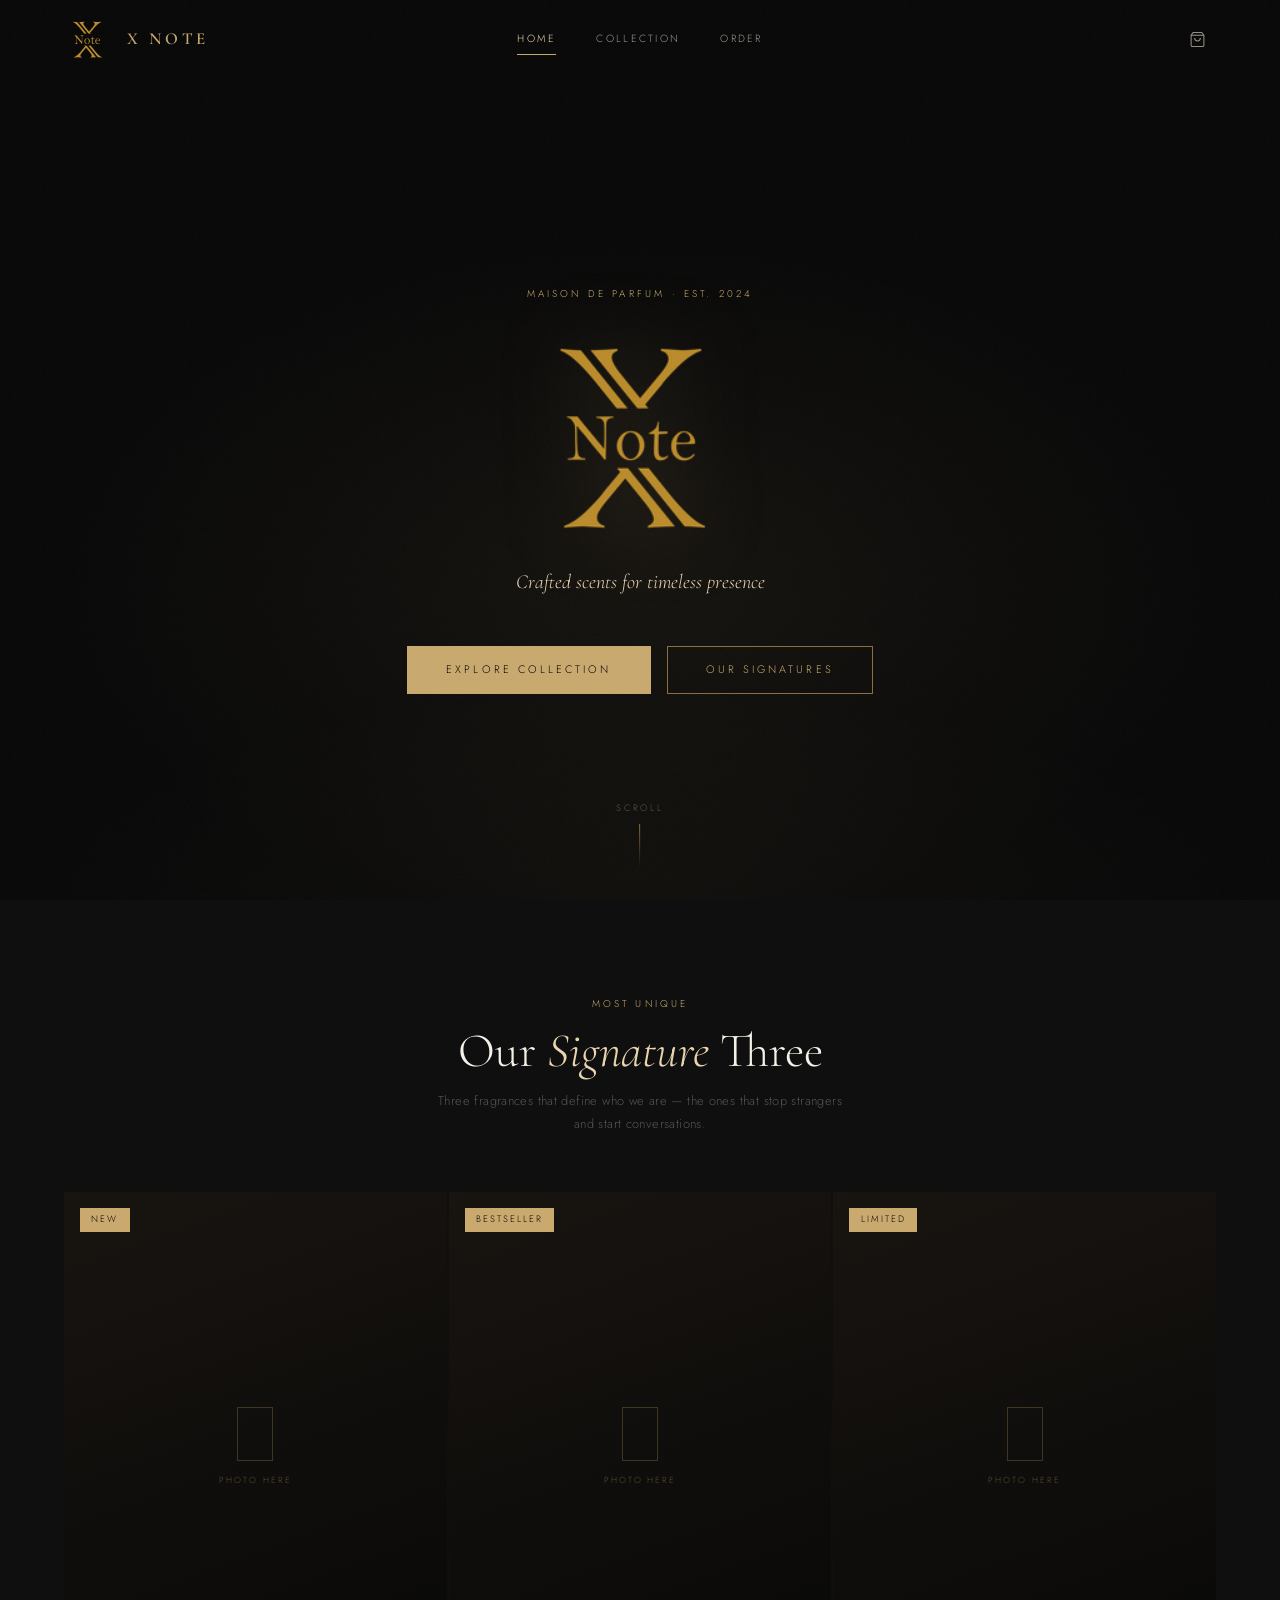
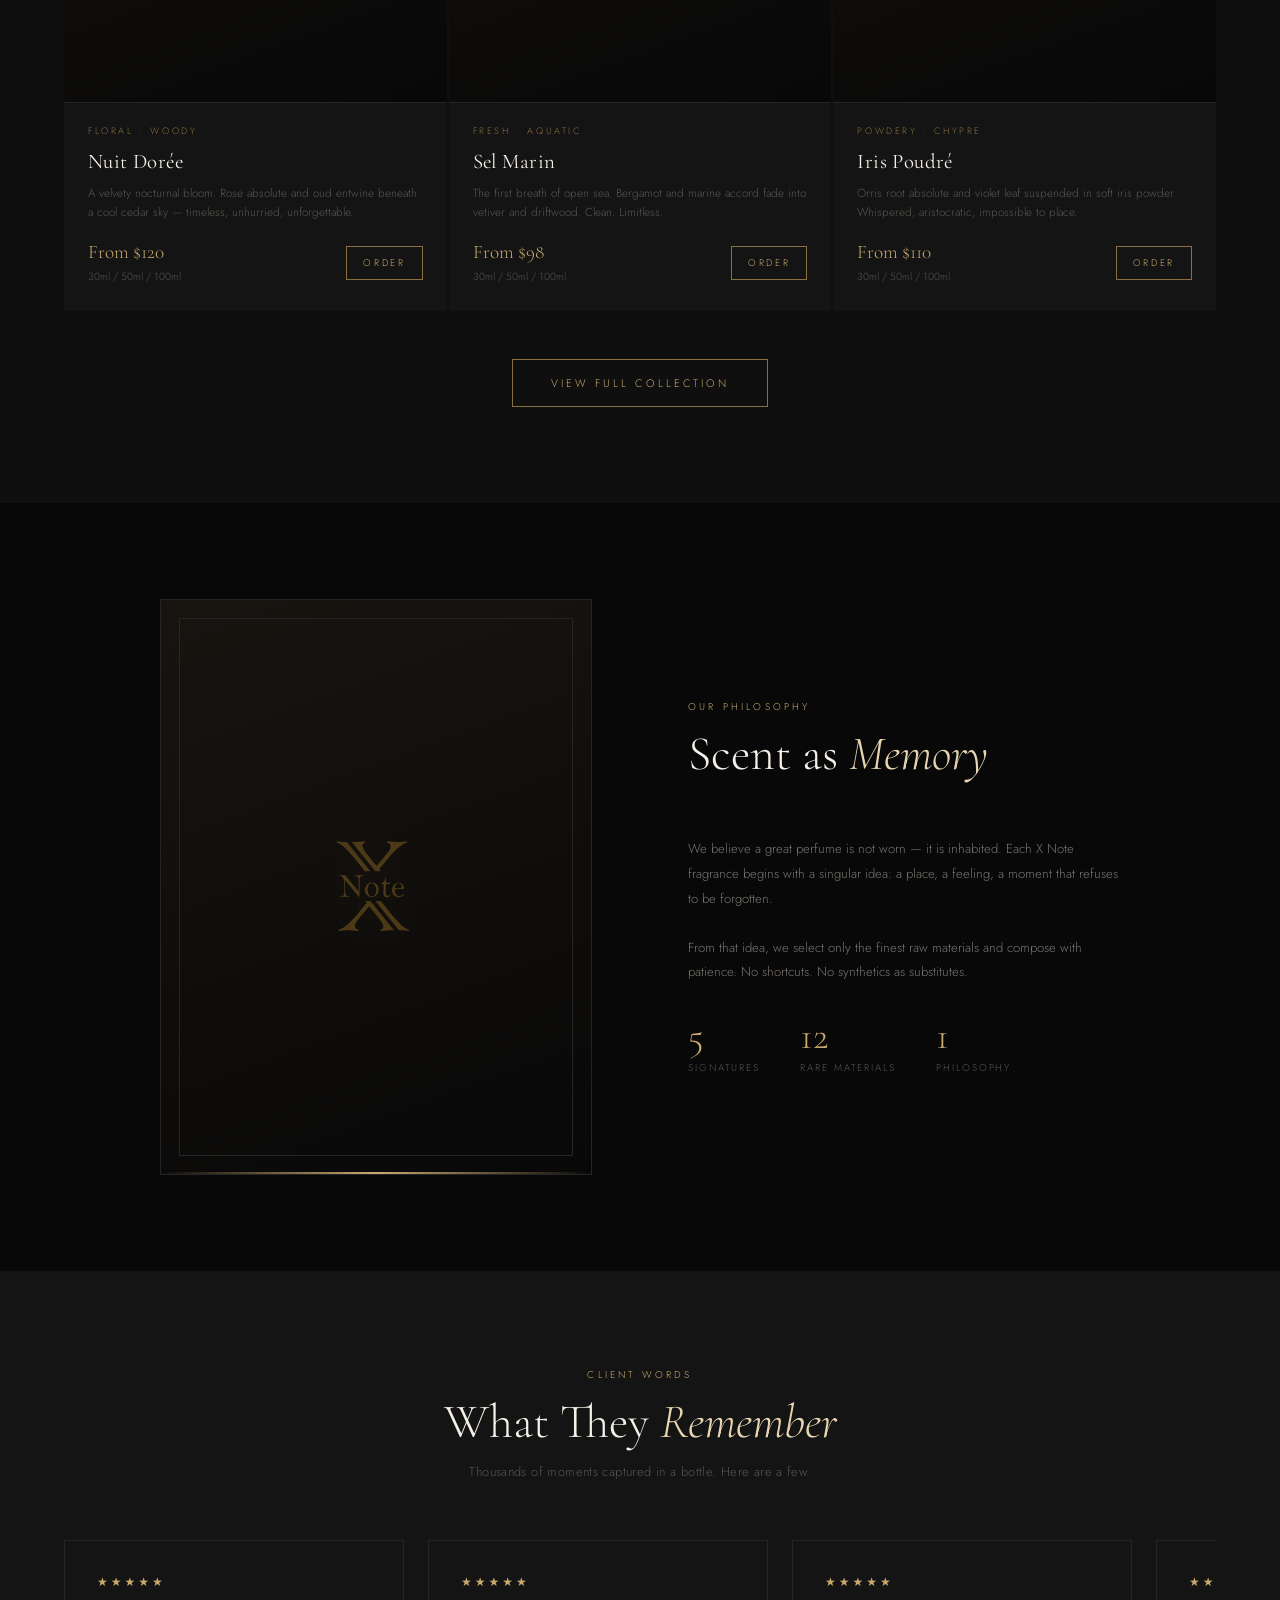
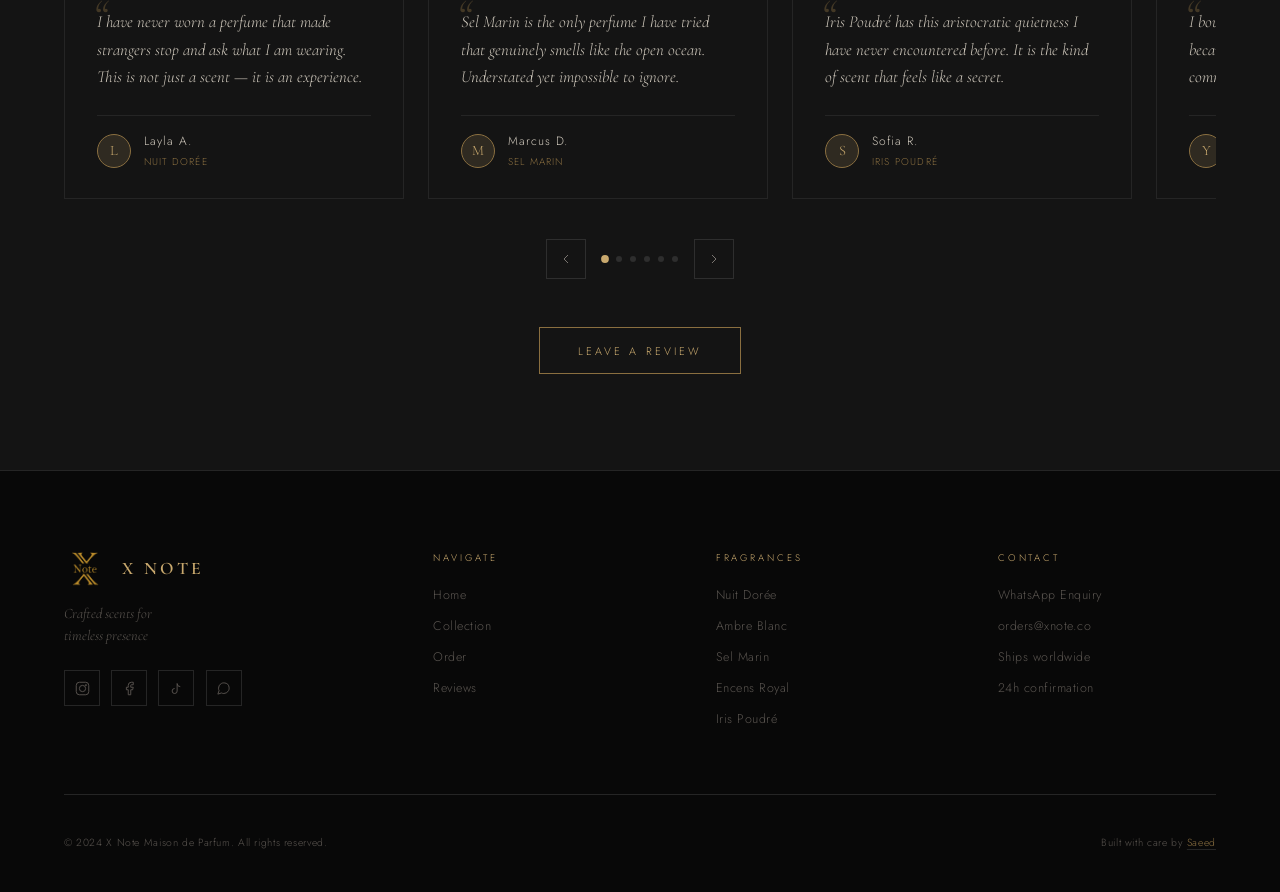
==== index.html @ a57c25a9 "fix the on_relode and stuff" ====
<!DOCTYPE html>
<html lang="en">
    <head>
        <meta charset="UTF-8"/>
        <meta name="viewport" content="width=device-width, initial-scale=1.0"/>
        <meta name="description" content="X Note - Crafted scents for timeless presence."/>
        <title>X Note — Maison de Parfum</title>
        <link rel="preconnect" href="https://fonts.googleapis.com"/>
        <link rel="preconnect" href="https://fonts.gstatic.com" crossorigin/>
        <link href="https://fonts.googleapis.com/css2?family=Cormorant+Garamond:ital,wght@0,300;0,400;0,600;1,300;1,400&family=Jost:wght@200;300;400&display=swap" rel="stylesheet"/>
        <link rel="stylesheet" href="css/base.css"/>
        <link rel="stylesheet" href="css/nav.css"/>
        <link rel="stylesheet" href="css/products.css"/>
        <link rel="stylesheet" href="css/sections.css"/>
    </head>
    <body>
        <div id="page-loader">
            <img class="loader-logo" src="[data-uri]" alt="X Note"/>
            <div class="loader-bar"></div>
        </div>
        <nav class="nav" id="main-nav">
            <div class="nav__inner">
                <a href="index.html" class="nav__logo">
                    <img class="nav__logo-img" src="[data-uri]" alt="X Note"/>
                    <span class="nav__logo-text">X Note</span>
                </a>
                <div class="nav__links">
                    <a href="index.html"      class="nav__link" data-page="index.html">Home</a>
                    <a href="collection.html" class="nav__link" data-page="collection.html">Collection</a>
                    <a href="cart.html"       class="nav__link" data-page="cart.html">Order</a>
                </div>
                <div class="nav__actions">
                    <button class="nav__action-btn" data-open-cart aria-label="Open cart">
                        <svg viewBox="0 0 24 24" fill="none" stroke="currentColor"><path d="M6 2 3 6v14a2 2 0 0 0 2 2h14a2 2 0 0 0 2-2V6l-3-4z"/><line x1="3" y1="6" x2="21" y2="6"/><path d="M16 10a4 4 0 0 1-8 0"/></svg>
                        <span class="nav__count" data-cart-count style="display:none">0</span>
                    </button>
                    <button class="nav__hamburger" aria-label="Menu"><span></span><span></span><span></span></button>
                </div>
            </div>
        </nav>
        <div class="nav__mobile" id="mobile-menu">
            <a href="index.html"      class="nav__mobile-link" data-page="index.html">Home</a>
            <a href="collection.html" class="nav__mobile-link" data-page="collection.html">Collection</a>
            <a href="cart.html"       class="nav__mobile-link" data-page="cart.html">Order</a>
            <div class="nav__mobile-actions">
                <button class="nav__action-btn" data-open-cart>
                    <svg viewBox="0 0 24 24" fill="none" stroke="currentColor"><path d="M6 2 3 6v14a2 2 0 0 0 2 2h14a2 2 0 0 0 2-2V6l-3-4z"/><line x1="3" y1="6" x2="21" y2="6"/><path d="M16 10a4 4 0 0 1-8 0"/></svg>
                    <span class="nav__count" data-cart-count style="display:none">0</span>
                </button>
            </div>
        </div>
        <div class="cart-backdrop"></div>
        <aside class="cart-panel">
            <div class="cart-panel__head">
                <div>
                    <div class="cart-panel__title">Your Cart</div>
                    <div class="cart-panel__count">0 items</div>
                </div>
                <button class="cart-panel__close">&#215;</button>
            </div>
            <div class="cart-panel__items"></div>
            <div class="cart-panel__foot">
                <div class="cart-panel__total-row">
                    <span class="cart-panel__total-label">Total</span>
                    <span class="cart-panel__total-price">$0</span>
                </div>
                <a href="cart.html" class="btn btn--primary cart-panel__cta">Proceed to Order</a>
                <p class="cart-panel__note">Handled personally · Ships with care</p>
            </div>
        </aside>

        <section class="hero" id="home">
            <div class="hero__bg"></div>
            <div class="hero__content">
                <p class="hero__eyebrow t-label">Maison de Parfum · Est. 2024</p>
                <div class="hero__logo-wrap reveal">
                    <img src="[data-uri]" alt="X Note" class="hero__logo-img"/>
                </div>
                <p class="hero__tagline">Crafted scents for timeless presence</p>
                <div class="hero__ctas">
                    <a href="collection.html" class="btn btn--primary">Explore Collection</a>
                    <a href="#signature"      class="btn btn--outline">Our Signatures</a>
                </div>
            </div>
            <div class="hero__scroll" aria-hidden="true">
                <span class="hero__scroll-text">Scroll</span>
                <div class="hero__scroll-line"></div>
            </div>
        </section>

        <section class="section section--ink" id="signature">
            <div class="container">
                <div class="section-header">
                    <p class="t-label section-header__label reveal">Most Unique</p>
                    <h2 class="section-header__title reveal">Our <em>Signature</em> Three</h2>
                    <p class="section-header__sub reveal">Three fragrances that define who we are — the ones that stop strangers and start conversations.</p>
                </div>
                <div class="products-grid products-grid--featured" id="featured-grid"></div>
                <div class="section-cta reveal">
                    <a href="collection.html" class="btn btn--outline">View Full Collection</a>
                </div>
            </div>
        </section>

        <section class="section section--dark" id="about">
            <div class="container">
                <div class="about-strip">
                    <div class="about-strip__visual reveal">
                        <div class="about-strip__visual-inner">
                            <img src="[data-uri]" alt="X Note" class="about-strip__logo"/>
                        </div>
                        <div class="about-strip__visual-line"></div>
                    </div>
                    <div class="about-strip__text">
                        <div class="section-header section-header--left">
                            <p class="t-label section-header__label reveal">Our Philosophy</p>
                            <h2 class="section-header__title reveal">Scent as <em>Memory</em></h2>
                        </div>
                        <p class="about-strip__body reveal">We believe a great perfume is not worn — it is inhabited. Each X Note fragrance begins with a singular idea: a place, a feeling, a moment that refuses to be forgotten.</p>
                        <p class="about-strip__body reveal">From that idea, we select only the finest raw materials and compose with patience. No shortcuts. No synthetics as substitutes.</p>
                        <div class="about-strip__stats reveal">
                            <div class="about-stat"><div class="about-stat__num">5</div><div class="about-stat__label">Signatures</div></div>
                            <div class="about-stat"><div class="about-stat__num">12</div><div class="about-stat__label">Rare materials</div></div>
                            <div class="about-stat"><div class="about-stat__num">1</div><div class="about-stat__label">Philosophy</div></div>
                        </div>
                    </div>
                </div>
            </div>
        </section>

        <section class="section section--surface testimonials" id="reviews">
            <div class="container">
                <div class="section-header">
                    <p class="t-label section-header__label reveal">Client Words</p>
                    <h2 class="section-header__title reveal">What They <em>Remember</em></h2>
                    <p class="section-header__sub reveal">Thousands of moments captured in a bottle. Here are a few.</p>
                </div>
                <div class="testimonials__track-wrap reveal">
                    <div class="testimonials__track"></div>
                </div>
                <div class="testimonials__controls reveal">
                    <button class="testimonials__btn testimonials__btn--prev" aria-label="Previous">
                        <svg viewBox="0 0 24 24" fill="none" stroke="currentColor"><polyline points="15 18 9 12 15 6"/></svg>
                    </button>
                    <div class="testimonials__dots"></div>
                    <button class="testimonials__btn testimonials__btn--next" aria-label="Next">
                        <svg viewBox="0 0 24 24" fill="none" stroke="currentColor"><polyline points="9 18 15 12 9 6"/></svg>
                    </button>
                </div>
                <div class="section-cta reveal">
                    <button class="btn btn--outline" onclick="XNOTE.ui.openReviewModal()">Leave a Review</button>
                </div>
            </div>
        </section>

        <div class="modal-backdrop" id="product-modal" role="dialog" aria-modal="true">
            <div class="modal">
                <button class="modal__close" aria-label="Close">&#215;</button>
                <div class="modal__img"></div>
                <div class="modal__body">
                    <p class="modal__label"></p>
                    <h3 class="modal__name"></h3>
                    <p class="modal__price"></p>
                    <p class="modal__desc"></p>
                    <span class="modal__sizes-label">Choose Size</span>
                    <div class="modal__sizes"></div>
                    <div class="modal__notes">
                        <p class="modal__notes-title">Fragrance Notes</p>
                        <div class="modal__notes-list"></div>
                    </div>
                    <div class="modal__actions">
                        <button class="btn btn--primary modal__action-cart" data-modal-cart>Add to Cart</button>
                        <button class="btn btn--ghost  modal__action-wish" data-modal-wish>&#9825;</button>
                    </div>
                </div>
            </div>
        </div>
        <div class="modal-backdrop" id="review-modal" role="dialog" aria-modal="true">
            <div class="modal">
                <button class="modal__close" aria-label="Close">&#215;</button>
                <div class="modal__body">
                    <p class="t-label review-modal__label">Share Your Experience</p>
                    <h3 class="review-modal__title">Leave a <em>Review</em></h3>
                    <div class="form-group">
                        <label class="form-label" for="review-name">Your Name *</label>
                        <input type="text" id="review-name" class="form-control" placeholder="e.g. Sofia R." required/>
                    </div>
                    <div class="form-group">
                        <label class="form-label" for="review-product">Fragrance *</label>
                        <select id="review-product" class="form-control"></select>
                    </div>
                    <div class="form-group">
                        <label class="form-label">Your Rating *</label>
                        <div class="star-row">
                            <span class="star-input" data-val="1">&#9733;</span>
                            <span class="star-input" data-val="2">&#9733;</span>
                            <span class="star-input" data-val="3">&#9733;</span>
                            <span class="star-input" data-val="4">&#9733;</span>
                            <span class="star-input" data-val="5">&#9733;</span>
                        </div>
                    </div>
                    <div class="form-group">
                        <label class="form-label" for="review-quote">Your Review *</label>
                        <textarea id="review-quote" class="form-control" placeholder="Tell us about your experience..." rows="3" required></textarea>
                    </div>
                    <button class="btn btn--primary review-modal__submit" id="review-submit">Submit Review</button>
                </div>
            </div>
        </div>
        <footer class="footer">
            <div class="footer__grid">
                <div>
                    <div class="footer__brand-logo">
                        <img src="[data-uri]" alt="X Note" class="footer__logo-img"/>
                        <span class="footer__brand-logo-text">X Note</span>
                    </div>
                    <p class="footer__tagline">Crafted scents for<br>timeless presence</p>
                    <div class="footer__social">
                        <a href="#" class="footer__social-link" aria-label="Instagram">
                            <svg viewBox="0 0 24 24" fill="none" stroke="currentColor"><rect x="2" y="2" width="20" height="20" rx="5"/><circle cx="12" cy="12" r="5"/><circle cx="17.5" cy="6.5" r="1.5" fill="currentColor" stroke="none"/></svg>
                        </a>
                        <a href="#" class="footer__social-link" aria-label="Facebook">
                            <svg viewBox="0 0 24 24" fill="none" stroke="currentColor"><path d="M18 2h-3a5 5 0 0 0-5 5v3H7v4h3v8h4v-8h3l1-4h-4V7a1 1 0 0 1 1-1h3z"/></svg>
                        </a>
                        <a href="#" class="footer__social-link" aria-label="TikTok">
                            <svg viewBox="0 0 24 24" fill="none" stroke="currentColor"><path d="M9 12a4 4 0 1 0 4 4V4a5 5 0 0 0 5 5"/></svg>
                        </a>
                        <a href="https://wa.me/XNOTE_WA" class="footer__social-link" aria-label="WhatsApp" target="_blank" rel="noopener">
                            <svg viewBox="0 0 24 24" fill="none" stroke="currentColor"><path d="M21 11.5a8.38 8.38 0 0 1-.9 3.8 8.5 8.5 0 0 1-7.6 4.7 8.38 8.38 0 0 1-3.8-.9L3 21l1.9-5.7a8.38 8.38 0 0 1-.9-3.8 8.5 8.5 0 0 1 4.7-7.6 8.38 8.38 0 0 1 3.8-.9h.5a8.48 8.48 0 0 1 8 8v.5z"/></svg>
                        </a>
                    </div>
                </div>
                <div>
                    <p class="footer__col-title">Navigate</p>
                    <div class="footer__links">
                        <a href="index.html"      class="footer__link">Home</a>
                        <a href="collection.html" class="footer__link">Collection</a>
                        <a href="cart.html"       class="footer__link">Order</a>
                        <a href="index.html#reviews" class="footer__link">Reviews</a>
                    </div>
                </div>
                <div>
                    <p class="footer__col-title">Fragrances</p>
                    <div class="footer__links" id="footer-products"></div>
                </div>
                <div>
                    <p class="footer__col-title">Contact</p>
                    <div class="footer__links">
                        <a href="https://wa.me/XNOTE_WA" class="footer__link" target="_blank" rel="noopener">WhatsApp Enquiry</a>
                        <span class="footer__link">orders@xnote.co</span>
                        <span class="footer__link">Ships worldwide</span>
                        <span class="footer__link">24h confirmation</span>
                    </div>
                </div>
            </div>
            <div class="footer__bottom">
                <p class="footer__copy">&copy; 2024 X Note Maison de Parfum. All rights reserved.</p>
                <p class="footer__built">Built with care by <a href="https://github.com/saeeedhany" target="_blank" rel="noopener">Saeed</a></p>
            </div>
        </footer>
        <script src="js/data.js"></script>
        <script src="js/cart.js"></script>
        <script src="js/ui.js"></script>
        <script src="js/index.js"></script>
    </body>
</html>
---- css/base.css ----
:root {
  /* Colors */
  --obsidian:     #080808;
  --ink:          #0f0f0f;
  --surface:      #141414;
  --surface-2:    #1a1a1a;
  --border:       #252525;
  --border-light: #2e2e2e;
  --gold:         #c9a96e;
  --gold-light:   #e8d5b0;
  --gold-dim:     #8a6f40;
  --gold-glow:    rgba(201, 169, 110, 0.15);
  --ivory:        #f5f0e8;
  --ivory-dim:    #cfc8bc;
  --muted:        #5a5550;
  --muted-2:      #7a7570;
  --error:        #c0392b;
  --success:      #6b8c5a;

  /* Typography */
  --serif:   'Cormorant Garamond', Georgia, 'Times New Roman', serif;
  --sans:    'Jost', system-ui, sans-serif;

  /* Spacing */
  --sp-xs:  0.4rem;
  --sp-sm:  0.8rem;
  --sp-md:  1.6rem;
  --sp-lg:  3.2rem;
  --sp-xl:  6rem;
  --sp-2xl: 10rem;

  /* Layout */
  --max-w: 1280px;
  --nav-h: 80px;

  /* Transitions */
  --ease:        cubic-bezier(0.25, 0.1, 0.1, 1.0);
  --ease-spring: cubic-bezier(0.34, 1.56, 0.64, 1);
  --t-fast:  0.2s;
  --t-med:   0.4s;
  --t-slow:  0.7s;
  --t-xl:    1.0s;

  /* Shadows */
  --shadow-gold: 0 0 40px rgba(201, 169, 110, 0.12);
  --shadow-card: 0 20px 60px rgba(0, 0, 0, 0.5);
}

/* Reset */
*,
*::before,
*::after {
  box-sizing: border-box;
  margin: 0;
  padding: 0;
}

html {
  scroll-behavior: smooth;
  font-size: 16px;
  -webkit-text-size-adjust: 100%;
}

body {
  background: var(--obsidian);
  color: var(--ivory);
  font-family: var(--sans);
  font-weight: 300;
  line-height: 1.6;
  -webkit-font-smoothing: antialiased;
  -moz-osx-font-smoothing: grayscale;
  overflow-x: hidden;
}

img, svg, video {
  display: block;
  max-width: 100%;
}

a {
  color: inherit;
  text-decoration: none;
}

button, input, select, textarea {
  font-family: inherit;
  font-size: inherit;
}

button {
  cursor: pointer;
  border: none;
  background: none;
}

ul, ol {
  list-style: none;
}

/* Film Grain Overlay */
body::before {
  content: '';
  position: fixed;
  inset: 0;
  pointer-events: none;
  z-index: 9999;
  opacity: 0.03;
  background-image: url("data:image/svg+xml,%3Csvg viewBox='0 0 256 256' xmlns='http://www.w3.org/2000/svg'%3E%3Cfilter id='n'%3E%3CfeTurbulence type='fractalNoise' baseFrequency='0.92' numOctaves='4' stitchTiles='stitch'/%3E%3C/filter%3E%3Crect width='100%25' height='100%25' filter='url(%23n)'/%3E%3C/svg%3E");
  background-size: 180px 180px;
}

/* Scrollbar */
::-webkit-scrollbar       { width: 2px; }
::-webkit-scrollbar-track { background: var(--obsidian); }
::-webkit-scrollbar-thumb { background: var(--gold-dim); border-radius: 2px; }

/* Typography Scale*/
.t-display {
  font-family: var(--serif);
  font-size: clamp(3.5rem, 8vw, 7rem);
  font-weight: 300;
  line-height: 0.95;
  letter-spacing: 0.04em;
}

.t-heading {
  font-family: var(--serif);
  font-size: clamp(2rem, 4vw, 3.2rem);
  font-weight: 300;
  line-height: 1.1;
  letter-spacing: 0.03em;
}

.t-subheading {
  font-family: var(--serif);
  font-size: clamp(1.3rem, 2.5vw, 1.8rem);
  font-weight: 300;
  line-height: 1.2;
}

.t-label {
  font-family: var(--sans);
  font-size: 0.62rem;
  font-weight: 300;
  letter-spacing: 0.32em;
  text-transform: uppercase;
  color: var(--gold);
}

.t-body {
  font-size: 0.85rem;
  font-weight: 300;
  line-height: 1.85;
  color: var(--muted-2);
  letter-spacing: 0.03em;
}

.t-small {
  font-size: 0.7rem;
  font-weight: 300;
  letter-spacing: 0.1em;
  color: var(--muted);
}

em { font-style: italic; color: var(--gold-light); }

/* Layout Utilities */
.container {
  width: 100%;
  max-width: var(--max-w);
  margin-inline: auto;
  padding-inline: clamp(1.5rem, 5vw, 5rem);
}

.section {
  padding-block: var(--sp-xl);
}

.section--dark { background: var(--obsidian); }
.section--ink  { background: var(--ink); }
.section--surface { background: var(--surface); }

/* Divider Ornament */
.ornament {
  display: flex;
  align-items: center;
  gap: 1rem;
  justify-content: center;
}

.ornament::before,
.ornament::after {
  content: '';
  flex: 1;
  height: 1px;
  background: linear-gradient(to var(--dir, right), transparent, var(--gold-dim));
  max-width: 120px;
}

.ornament::after {
  --dir: left;
}

.ornament__gem {
  width: 5px;
  height: 5px;
  background: var(--gold);
  transform: rotate(45deg);
  flex-shrink: 0;
}

/* Scroll Reveal */
.reveal {
  opacity: 0;
  transform: translateY(28px);
  transition:
    opacity var(--t-slow) var(--ease),
    transform var(--t-slow) var(--ease);
}

.reveal.is-visible {
  opacity: 1;
  transform: translateY(0);
}

/* Buttons */
.btn {
  display: inline-flex;
  align-items: center;
  justify-content: center;
  gap: 0.5rem;
  font-family: var(--sans);
  font-size: 0.68rem;
  font-weight: 300;
  letter-spacing: 0.28em;
  text-transform: uppercase;
  padding: 0.9rem 2.4rem;
  border: 1px solid transparent;
  transition:
    background var(--t-med) var(--ease),
    color var(--t-med) var(--ease),
    border-color var(--t-med) var(--ease),
    transform var(--t-fast) var(--ease);
  cursor: pointer;
  white-space: nowrap;
}

.btn:active { transform: scale(0.98); }

.btn--primary {
  background: var(--gold);
  color: var(--obsidian);
  border-color: var(--gold);
}

.btn--primary:hover {
  background: transparent;
  color: var(--gold);
}

.btn--outline {
  background: transparent;
  color: var(--gold);
  border-color: var(--gold-dim);
}

.btn--outline:hover {
  background: var(--gold);
  color: var(--obsidian);
  border-color: var(--gold);
}

.btn--ghost {
  background: transparent;
  color: var(--muted-2);
  border-color: var(--border-light);
}

.btn--ghost:hover {
  color: var(--ivory);
  border-color: var(--muted);
}

.btn--icon {
  padding: 0.7rem;
  border-radius: 0;
  width: 42px;
  height: 42px;
}

/* Badge */
.badge {
  display: inline-block;
  font-family: var(--sans);
  font-size: 0.58rem;
  font-weight: 300;
  letter-spacing: 0.22em;
  text-transform: uppercase;
  padding: 0.28rem 0.7rem;
  background: var(--gold);
  color: var(--obsidian);
}

/* Note Pills */
.note-pill {
  font-size: 0.65rem;
  letter-spacing: 0.1em;
  color: var(--ivory-dim);
  background: rgba(201, 169, 110, 0.08);
  border: 1px solid rgba(201, 169, 110, 0.2);
  padding: 0.25rem 0.75rem;
  display: inline-block;
}

/* Toast Notification */
.toast {
  position: fixed;
  bottom: 2rem;
  left: 50%;
  transform: translateX(-50%) translateY(20px);
  background: var(--surface-2);
  border: 1px solid var(--gold-dim);
  color: var(--gold-light);
  font-size: 0.72rem;
  letter-spacing: 0.15em;
  padding: 0.8rem 2rem;
  z-index: 9000;
  opacity: 0;
  transition: opacity var(--t-med) var(--ease), transform var(--t-med) var(--ease);
  pointer-events: none;
  white-space: nowrap;
}

.toast.show {
  opacity: 1;
  transform: translateX(-50%) translateY(0);
}

/* Page Loader */
#page-loader {
  position: fixed;
  inset: 0;
  background: var(--obsidian);
  z-index: 10000;
  display: flex;
  align-items: center;
  justify-content: center;
  flex-direction: column;
  gap: 1.5rem;
  transition: opacity 0.8s var(--ease), visibility 0.8s;
}

#page-loader.hidden {
  opacity: 0;
  visibility: hidden;
}

.loader-logo {
  width: 80px;
  opacity: 0.8;
}

.loader-bar {
  width: 120px;
  height: 1px;
  background: var(--border);
  overflow: hidden;
}

.loader-bar::after {
  content: '';
  display: block;
  height: 100%;
  background: var(--gold);
  animation: loaderSlide 1.2s var(--ease) forwards;
}

@keyframes loaderSlide {
  from { width: 0; }
  to   { width: 100%; }
}

/* Page Transition */
.page-enter {
  animation: pageEnter 0.6s var(--ease) both;
}

@keyframes pageEnter {
  from { opacity: 0; transform: translateY(16px); }
  to   { opacity: 1; transform: translateY(0); }
}

/* Animations */
@keyframes fadeUp {
  from { opacity: 0; transform: translateY(24px); }
  to   { opacity: 1; transform: translateY(0); }
}

@keyframes fadeIn {
  from { opacity: 0; }
  to   { opacity: 1; }
}

@keyframes shimmer {
  0%   { background-position: -200% center; }
  100% { background-position: 200% center; }
}

@keyframes pulse {
  0%, 100% { opacity: 1; }
  50%       { opacity: 0.4; }
}

/* Media Utilities */
@media (max-width: 768px) {
  :root { --nav-h: 64px; }
  .section { padding-block: var(--sp-lg); }
  .hide-mobile { display: none !important; }
}

@media (min-width: 769px) {
  .hide-desktop { display: none !important; }
}

/* Product image / placeholder (no inline styles) */
.product-card__placeholder-wrap {
  position: relative;
  width: 100%;
  height: 100%;
}

.product-real-img {
  position: absolute;
  inset: 0;
  width: 100%;
  height: 100%;
  object-fit: cover;
  display: block;
  opacity: 0;
  transition: opacity 0.5s var(--ease);
}

.product-real-img.loaded { opacity: 1; }

.product-placeholder-box {
  position: absolute;
  inset: 0;
  display: none;
  flex-direction: column;
  align-items: center;
  justify-content: center;
  gap: 0.7rem;
  background: linear-gradient(160deg, #181410 0%, #080808 100%);
}

.product-placeholder-box.visible { display: flex; }

.product-placeholder-box::before {
  content: '';
  display: block;
  width: 36px;
  height: 54px;
  border: 1px solid rgba(201,169,110,.25);
}

.product-placeholder-box::after {
  content: 'Photo Here';
  font-family: var(--sans);
  font-size: 0.55rem;
  letter-spacing: 0.22em;
  text-transform: uppercase;
  color: rgba(201,169,110,.4);
}

/* Modal image container */
.modal__img {
  aspect-ratio: 4/3;
  overflow: hidden;
  border-bottom: 1px solid var(--border);
  position: relative;
  background: #0f0f0f;
}

.modal__img .product-placeholder-box,
.modal__img .product-real-img {
  position: absolute;
  inset: 0;
  width: 100%;
  height: 100%;
}

/* Cart item image */
.cart-item__img {
  position: relative;
  overflow: hidden;
}

.cart-item__img .product-placeholder-box,
.cart-item__img .product-real-img {
  position: absolute;
  inset: 0;
  width: 100%;
  height: 100%;
}

/* Smaller button variant */
.btn--sm { padding: 0.55rem 1rem; font-size: 0.6rem; }
---- css/nav.css ----
.nav {
  position: fixed;
  top: 0;
  left: 0;
  right: 0;
  z-index: 800;
  height: var(--nav-h);
  display: flex;
  align-items: center;
  padding-inline: clamp(1.5rem, 5vw, 5rem);
  transition:
    background var(--t-med) var(--ease),
    border-color var(--t-med) var(--ease),
    height var(--t-med) var(--ease),
    box-shadow var(--t-med) var(--ease);
  border-bottom: 1px solid transparent;
}

.nav.scrolled {
  background: rgba(8, 8, 8, 0.96);
  border-bottom-color: var(--border);
  box-shadow: 0 4px 40px rgba(0, 0, 0, 0.4);
  backdrop-filter: blur(12px);
  -webkit-backdrop-filter: blur(12px);
}

.nav__inner {
  width: 100%;
  display: grid;
  grid-template-columns: 1fr auto 1fr;
  align-items: center;
}

.nav__logo {
  display: flex;
  align-items: center;
  gap: 0.8rem;
  transition: opacity var(--t-med) var(--ease);
}

.nav__logo:hover { opacity: 0.8; }

.nav__logo-img {
  height: 40px;
  width: auto;
  transition: height var(--t-med) var(--ease);
}

.nav.scrolled .nav__logo-img { height: 34px; }

.nav__logo-text {
  font-family: var(--serif);
  font-size: 1.05rem;
  font-weight: 600;
  letter-spacing: 0.22em;
  color: var(--gold);
  text-transform: uppercase;
  line-height: 1;
}

.nav__links {
  display: flex;
  align-items: center;
  gap: 2.5rem;
  justify-content: center;
}

.nav__link {
  position: relative;
  font-family: var(--sans);
  font-size: 0.65rem;
  font-weight: 300;
  letter-spacing: 0.22em;
  text-transform: uppercase;
  color: var(--ivory-dim);
  opacity: 0.75;
  transition: opacity var(--t-med) var(--ease), color var(--t-med) var(--ease);
  padding-block: 0.3rem;
}

.nav__link::after {
  content: '';
  position: absolute;
  bottom: -2px;
  left: 0;
  right: 0;
  height: 1px;
  background: var(--gold);
  transform: scaleX(0);
  transform-origin: left;
  transition: transform var(--t-med) var(--ease);
}

.nav__link:hover,
.nav__link.active {
  opacity: 1;
  color: var(--gold-light);
}

.nav__link:hover::after,
.nav__link.active::after {
  transform: scaleX(1);
}

/* Right Actions */
.nav__actions {
  display: flex;
  align-items: center;
  gap: 0.8rem;
  justify-content: flex-end;
}

.nav__action-btn {
  position: relative;
  width: 38px;
  height: 38px;
  display: flex;
  align-items: center;
  justify-content: center;
  color: var(--ivory-dim);
  opacity: 0.7;
  border: 1px solid transparent;
  transition:
    opacity var(--t-med) var(--ease),
    border-color var(--t-med) var(--ease),
    color var(--t-med) var(--ease),
    background var(--t-med) var(--ease);
}

.nav__action-btn:hover {
  opacity: 1;
  color: var(--gold);
  border-color: var(--border-light);
  background: var(--gold-glow);
}

.nav__action-btn svg {
  width: 17px;
  height: 17px;
  stroke-width: 1.5;
}

/* Badge Counter */
.nav__count {
  position: absolute;
  top: -4px;
  right: -4px;
  width: 16px;
  height: 16px;
  background: var(--gold);
  color: var(--obsidian);
  font-size: 0.55rem;
  font-weight: 400;
  display: flex;
  align-items: center;
  justify-content: center;
  border-radius: 50%;
  transition: transform var(--t-fast) var(--ease-spring);
}

.nav__count.bump {
  animation: countBump 0.35s var(--ease-spring);
}

@keyframes countBump {
  0%   { transform: scale(1); }
  50%  { transform: scale(1.4); }
  100% { transform: scale(1); }
}

.nav__hamburger {
  display: none;
  flex-direction: column;
  justify-content: center;
  align-items: flex-end;
  gap: 5px;
  width: 38px;
  height: 38px;
  background: none;
  border: none;
  cursor: pointer;
  padding: 0;
}

.nav__hamburger span {
  display: block;
  height: 1px;
  background: var(--gold-light);
  transition:
    width var(--t-med) var(--ease),
    transform var(--t-med) var(--ease),
    opacity var(--t-med) var(--ease);
}

.nav__hamburger span:nth-child(1) { width: 24px; }
.nav__hamburger span:nth-child(2) { width: 16px; }
.nav__hamburger span:nth-child(3) { width: 20px; }

.nav__hamburger.open span:nth-child(1) {
  width: 22px;
  transform: translateY(6px) rotate(45deg);
}
.nav__hamburger.open span:nth-child(2) {
  opacity: 0;
  width: 0;
}
.nav__hamburger.open span:nth-child(3) {
  width: 22px;
  transform: translateY(-6px) rotate(-45deg);
}

/* Mobile Menu Overlay */
.nav__mobile {
  position: fixed;
  inset: 0;
  top: var(--nav-h);
  background: rgba(8, 8, 8, 0.98);
  backdrop-filter: blur(20px);
  -webkit-backdrop-filter: blur(20px);
  z-index: 790;
  display: flex;
  flex-direction: column;
  align-items: center;
  justify-content: center;
  gap: 2.5rem;
  opacity: 0;
  visibility: hidden;
  transform: translateY(-12px);
  transition:
    opacity var(--t-med) var(--ease),
    visibility var(--t-med) var(--ease),
    transform var(--t-med) var(--ease);
}

.nav__mobile.open {
  opacity: 1;
  visibility: visible;
  transform: translateY(0);
}

.nav__mobile-link {
  font-family: var(--serif);
  font-size: 2.2rem;
  font-weight: 300;
  letter-spacing: 0.06em;
  color: var(--ivory);
  opacity: 0.6;
  transition: opacity var(--t-med) var(--ease), color var(--t-med) var(--ease);
  text-align: center;
}

.nav__mobile-link:hover {
  opacity: 1;
  color: var(--gold-light);
}

.nav__mobile-link.active {
  opacity: 1;
  color: var(--gold);
}

.nav__mobile-actions {
  display: flex;
  gap: 1.5rem;
  margin-top: 1rem;
}

/* Responsive */
@media (max-width: 900px) {
  .nav__links { display: none; }
  .nav__hamburger { display: flex; }
  .nav__inner { grid-template-columns: auto 1fr auto; }
}

@media (max-width: 480px) {
  .nav { padding-inline: 1.5rem; }
}
---- css/products.css ----
.products-grid {
  display: grid;
  gap: 2px;
}

.products-grid--featured {
  grid-template-columns: repeat(3, 1fr);
}

.products-grid--full {
  grid-template-columns: repeat(4, 1fr);
}

.product-card {
  position: relative;
  background: var(--surface);
  cursor: pointer;
  group: true;
  transition: transform var(--t-slow) var(--ease);
  overflow: hidden;
}

.product-card:hover {
  transform: translateY(-3px);
  z-index: 2;
}

.product-card__img-wrap {
  position: relative;
  aspect-ratio: 3 / 4;
  background: var(--obsidian);
  overflow: hidden;
}

.product-card__placeholder {
  width: 100%;
  height: 100%;
  display: flex;
  align-items: center;
  justify-content: center;
  background: radial-gradient(ellipse at 50% 70%, #1c1710 0%, var(--obsidian) 100%);
  transition: transform var(--t-xl) var(--ease);
}

.product-card:hover .product-card__placeholder {
  transform: scale(1.04);
}

.product-card__placeholder svg {
  opacity: 0.35;
  transition: opacity var(--t-med) var(--ease);
}

.product-card:hover .product-card__placeholder svg {
  opacity: 0.5;
}

/* Card Gradient Overlay */
.product-card__img-wrap::after {
  content: '';
  position: absolute;
  inset: 0;
  background: linear-gradient(
    to top,
    rgba(201, 169, 110, 0.12) 0%,
    transparent 55%
  );
  opacity: 0;
  transition: opacity var(--t-med) var(--ease);
}

.product-card:hover .product-card__img-wrap::after {
  opacity: 1;
}

.product-card__overlay {
  position: absolute;
  inset: 0;
  display: flex;
  flex-direction: column;
  align-items: center;
  justify-content: flex-end;
  padding: 2rem 1.5rem;
  gap: 0.7rem;
  opacity: 0;
  transition: opacity var(--t-med) var(--ease);
  z-index: 3;
}

.product-card:hover .product-card__overlay {
  opacity: 1;
}

.product-card__overlay-actions {
  display: flex;
  gap: 0.5rem;
  width: 100%;
  flex-wrap: nowrap;
}

.product-card__overlay-actions .btn {
  flex: 1;
  font-size: 0.58rem;
  padding: 0.65rem 0.5rem;
  min-width: 0;
  white-space: nowrap;
  overflow: hidden;
  text-overflow: ellipsis;
  letter-spacing: 0.12em;
}

.product-card__badge {
  position: absolute;
  top: 1rem;
  left: 1rem;
  z-index: 4;
}

.product-card__wish {
  position: absolute;
  top: 1rem;
  right: 1rem;
  z-index: 4;
  width: 32px;
  height: 32px;
  display: flex;
  align-items: center;
  justify-content: center;
  background: rgba(8, 8, 8, 0.5);
  border: 1px solid var(--border);
  color: var(--muted);
  opacity: 0;
  transition:
    opacity var(--t-med) var(--ease),
    color var(--t-med) var(--ease),
    background var(--t-med) var(--ease),
    transform var(--t-fast) var(--ease-spring);
  cursor: pointer;
}

.product-card:hover .product-card__wish {
  opacity: 1;
}

.product-card__wish:hover {
  color: #c0392b;
  background: rgba(192, 57, 43, 0.1);
}

.product-card__wish.active {
  opacity: 1;
  color: #c0392b;
  background: rgba(192, 57, 43, 0.12);
  border-color: rgba(192, 57, 43, 0.3);
}

.product-card__wish.pulse {
  animation: heartPulse 0.4s var(--ease-spring);
}

@keyframes heartPulse {
  0%   { transform: scale(1); }
  40%  { transform: scale(1.3); }
  100% { transform: scale(1); }
}

.product-card__wish svg {
  width: 14px;
  height: 14px;
  stroke-width: 1.5;
}

.product-card__info {
  padding: 1.3rem 1.5rem 1.6rem;
  border-top: 1px solid var(--border);
  background: var(--surface);
  transition: background var(--t-med) var(--ease);
}

.product-card:hover .product-card__info {
  background: var(--surface-2);
}

.product-card__category {
  font-size: 0.58rem;
  font-weight: 300;
  letter-spacing: 0.28em;
  text-transform: uppercase;
  color: var(--gold-dim);
  margin-bottom: 0.4rem;
}

.product-card__name {
  font-family: var(--serif);
  font-size: 1.3rem;
  font-weight: 400;
  color: var(--ivory);
  margin-bottom: 0.35rem;
  letter-spacing: 0.02em;
  transition: color var(--t-med) var(--ease);
}

.product-card:hover .product-card__name { color: var(--gold-light); }

.product-card__desc {
  font-size: 0.73rem;
  color: var(--muted);
  line-height: 1.65;
  margin-bottom: 1.1rem;
}

.product-card__footer {
  display: flex;
  align-items: center;
  justify-content: space-between;
  gap: 0.8rem;
}

.product-card__price {
  font-family: var(--serif);
  font-size: 1.2rem;
  font-weight: 300;
  color: var(--gold);
  line-height: 1;
}

.product-card__price-unit {
  font-family: var(--sans);
  font-size: 0.65rem;
  color: var(--muted);
  display: block;
  margin-top: 0.2rem;
}

.modal-backdrop {
  position: fixed;
  inset: 0;
  background: rgba(0, 0, 0, 0.88);
  z-index: 900;
  display: flex;
  align-items: center;
  justify-content: center;
  padding: 1.5rem;
  opacity: 0;
  visibility: hidden;
  transition:
    opacity var(--t-med) var(--ease),
    visibility var(--t-med) var(--ease);
  backdrop-filter: blur(4px);
  -webkit-backdrop-filter: blur(4px);
}

.modal-backdrop.open {
  opacity: 1;
  visibility: visible;
}

.modal {
  background: var(--surface);
  border: 1px solid var(--border);
  max-width: 480px;
  width: 100%;
  max-height: 90vh;
  overflow-y: auto;
  position: relative;
  transform: translateY(24px) scale(0.98);
  transition: transform var(--t-med) var(--ease);
  scrollbar-width: none;
}

.modal::-webkit-scrollbar { display: none; }

.modal-backdrop.open .modal {
  transform: translateY(0) scale(1);
}

.modal__close {
  position: absolute;
  top: 1.2rem;
  right: 1.2rem;
  width: 32px;
  height: 32px;
  display: flex;
  align-items: center;
  justify-content: center;
  color: var(--muted);
  border: 1px solid var(--border);
  background: var(--surface);
  transition: color var(--t-fast) var(--ease), border-color var(--t-fast) var(--ease);
  font-size: 1.1rem;
  z-index: 2;
}

.modal__close:hover { color: var(--gold); border-color: var(--gold-dim); }

.modal__img {
  aspect-ratio: 4 / 3;
  background: radial-gradient(ellipse at 50% 70%, #1c1710 0%, var(--obsidian) 100%);
  display: flex;
  align-items: center;
  justify-content: center;
  border-bottom: 1px solid var(--border);
}

.modal__img svg { opacity: 0.4; }

.modal__body { padding: 2rem; }

.modal__label {
  font-size: 0.6rem;
  letter-spacing: 0.3em;
  text-transform: uppercase;
  color: var(--gold-dim);
  margin-bottom: 0.4rem;
}

.modal__name {
  font-family: var(--serif);
  font-size: 2rem;
  font-weight: 300;
  color: var(--ivory);
  margin-bottom: 0.3rem;
  line-height: 1.1;
}

.modal__price {
  font-family: var(--serif);
  font-size: 1.2rem;
  color: var(--gold);
  margin-bottom: 1.2rem;
}

.modal__desc {
  font-size: 0.8rem;
  color: var(--muted-2);
  line-height: 1.85;
  margin-bottom: 1.5rem;
}

.modal__notes-title {
  font-size: 0.58rem;
  letter-spacing: 0.28em;
  text-transform: uppercase;
  color: var(--gold-dim);
  margin-bottom: 0.7rem;
}

.modal__notes-list {
  display: flex;
  flex-wrap: wrap;
  gap: 0.4rem;
  margin-bottom: 1.8rem;
}

.modal__actions {
  display: flex;
  gap: 0.6rem;
}

.modal__actions .btn {
  flex: 1;
}

.filter-tabs {
  display: flex;
  gap: 0.4rem;
  flex-wrap: wrap;
  justify-content: center;
  margin-bottom: 3rem;
}

.filter-tab {
  font-family: var(--sans);
  font-size: 0.62rem;
  font-weight: 300;
  letter-spacing: 0.2em;
  text-transform: uppercase;
  color: var(--muted);
  padding: 0.55rem 1.3rem;
  border: 1px solid var(--border);
  background: transparent;
  cursor: pointer;
  transition:
    color var(--t-med) var(--ease),
    border-color var(--t-med) var(--ease),
    background var(--t-med) var(--ease);
}

.filter-tab:hover { color: var(--ivory-dim); border-color: var(--border-light); }

.filter-tab.active {
  color: var(--obsidian);
  background: var(--gold);
  border-color: var(--gold);
}

@media (max-width: 1100px) {
  .products-grid--full { grid-template-columns: repeat(3, 1fr); }
}

@media (max-width: 900px) {
  .products-grid--featured { grid-template-columns: repeat(2, 1fr); }
  .products-grid--full     { grid-template-columns: repeat(2, 1fr); }
}

@media (max-width: 580px) {
  .products-grid--featured { grid-template-columns: 1fr; }
  .products-grid--full     { grid-template-columns: 1fr; }
  .modal { max-height: 100vh; margin-top: auto; }
}

.modal__sizes-label {
  font-size: 0.58rem;
  letter-spacing: 0.28em;
  text-transform: uppercase;
  color: var(--gold-dim);
  margin-bottom: 0.6rem;
  display: block;
}

.modal__sizes {
  display: flex;
  gap: 0.5rem;
  flex-wrap: wrap;
  margin-bottom: 1.4rem;
}

.size-btn {
  font-family: var(--sans);
  font-size: 0.65rem;
  font-weight: 300;
  letter-spacing: 0.15em;
  padding: 0.45rem 1rem;
  border: 1px solid var(--border-light);
  background: transparent;
  color: var(--muted-2);
  cursor: pointer;
  transition: all var(--t-med) var(--ease);
}

.size-btn:hover { border-color: var(--gold-dim); color: var(--ivory-dim); }

.size-btn.active {
  background: var(--gold);
  border-color: var(--gold);
  color: var(--obsidian);
}

.star-input {
  font-size: 1.4rem;
  color: var(--border-light);
  cursor: pointer;
  transition: color var(--t-fast) var(--ease), transform var(--t-fast) var(--ease-spring);
  display: inline-block;
}

.star-input.active,
.star-input.hover { color: var(--gold); }

.star-input:hover { transform: scale(1.2); }

.star-row {
  display: flex;
  gap: 0.3rem;
  margin-bottom: 1.2rem;
}

.btn--whatsapp {
  background: #25D366;
  color: #fff;
  border-color: #25D366;
  display: flex;
  align-items: center;
  gap: 0.6rem;
}

.btn--whatsapp:hover {
  background: #1ebe5d;
  border-color: #1ebe5d;
  color: #fff;
}

.btn--whatsapp svg { width: 18px; height: 18px; flex-shrink: 0; }

.payment-options {
  display: flex;
  flex-direction: column;
  gap: 0.5rem;
  margin-bottom: 1.5rem;
}

.payment-option {
  display: flex;
  align-items: center;
  gap: 0.8rem;
  padding: 0.85rem 1rem;
  border: 1px solid var(--border);
  background: var(--obsidian);
  cursor: pointer;
  transition: border-color var(--t-med) var(--ease), background var(--t-med) var(--ease);
  position: relative;
}

.payment-option:has(input:checked) {
  border-color: var(--gold-dim);
  background: rgba(201,169,110,.04);
}

.payment-option.disabled {
  opacity: 0.45;
  cursor: not-allowed;
}

.payment-option.disabled::after {
  content: 'Coming Soon';
  position: absolute;
  right: 1rem;
  font-size: 0.55rem;
  letter-spacing: 0.2em;
  text-transform: uppercase;
  color: var(--gold-dim);
}

.payment-option input[type="radio"] {
  width: 14px;
  height: 14px;
  accent-color: var(--gold);
  flex-shrink: 0;
}

.payment-option__label {
  font-size: 0.78rem;
  color: var(--ivory-dim);
  letter-spacing: 0.05em;
}

.payment-option__icon {
  margin-left: auto;
  font-size: 0.7rem;
  color: var(--muted);
}
---- css/sections.css ----
.hero {
  position: relative;
  min-height: 100vh;
  display: flex;
  flex-direction: column;
  align-items: center;
  justify-content: center;
  text-align: center;
  overflow: hidden;
  padding-top: var(--nav-h);
}

.hero__bg {
  position: absolute;
  inset: 0;
  background:
    radial-gradient(ellipse 65% 55% at 50% 65%, rgba(201,169,110,0.07) 0%, transparent 70%),
    radial-gradient(ellipse 80% 40% at 50% 100%, rgba(201,169,110,0.04) 0%, transparent 60%);
  pointer-events: none;
}

.hero__bg-ornament {
  position: absolute;
  inset: 0;
  display: flex;
  align-items: center;
  justify-content: center;
  opacity: 0.09;
  pointer-events: none;
  animation: heroBgPulse 8s ease-in-out infinite;
}

@keyframes heroBgPulse {
  0%, 100% { opacity: 0.09; transform: scale(1); }
  50%       { opacity: 0.13; transform: scale(1.02); }
}

.hero__content {
  position: relative;
  z-index: 2;
  display: flex;
  flex-direction: column;
  align-items: center;
}

.hero__eyebrow {
  opacity: 0;
  animation: fadeUp 1s var(--ease) 0.3s forwards;
  margin-bottom: 1.4rem;
}

.hero__title {
  opacity: 0;
  animation: fadeUp 1s var(--ease) 0.5s forwards;
  margin-bottom: 1.8rem;
}

.hero__tagline {
  font-family: var(--serif);
  font-size: clamp(0.95rem, 2vw, 1.25rem);
  font-style: italic;
  color: var(--gold-light);
  opacity: 0;
  animation: fadeUp 1s var(--ease) 0.7s forwards;
  margin-bottom: 3rem;
}

.hero__ctas {
  display: flex;
  gap: 1rem;
  flex-wrap: wrap;
  justify-content: center;
  opacity: 0;
  animation: fadeUp 1s var(--ease) 0.9s forwards;
}

.hero__scroll {
  position: absolute;
  bottom: 2rem;
  left: 50%;
  transform: translateX(-50%);
  display: flex;
  flex-direction: column;
  align-items: center;
  gap: 0.5rem;
  opacity: 0;
  animation: fadeIn 1s var(--ease) 1.6s forwards;
}

.hero__scroll-text {
  font-size: 0.58rem;
  letter-spacing: 0.3em;
  text-transform: uppercase;
  color: var(--muted);
}

.hero__scroll-line {
  width: 1px;
  height: 44px;
  background: linear-gradient(to bottom, var(--gold-dim), transparent);
  animation: scrollBob 2s ease-in-out infinite;
}

@keyframes scrollBob {
  0%, 100% { transform: scaleY(1); opacity: 0.8; }
  50%       { transform: scaleY(0.5); opacity: 0.3; }
}

.section-header {
  text-align: center;
  margin-bottom: 3.5rem;
}

.section-header__label { margin-bottom: 0.8rem; }

.section-header__title {
  font-family: var(--serif);
  font-size: clamp(2rem, 4vw, 3rem);
  font-weight: 300;
  color: var(--ivory);
  line-height: 1.1;
  margin-bottom: 0.7rem;
}

.section-header__sub {
  font-size: 0.8rem;
  color: var(--muted);
  max-width: 420px;
  margin-inline: auto;
  line-height: 1.85;
  letter-spacing: 0.03em;
}

.testimonials {
  overflow: hidden;
  position: relative;
}

.testimonials__track-wrap {
  overflow: hidden;
  cursor: grab;
  user-select: none;
}

.testimonials__track-wrap:active { cursor: grabbing; }

.testimonials__track {
  display: flex;
  gap: 1.5rem;
  transition: transform 0.6s var(--ease);
}

.testimonial-card {
  min-width: 340px;
  max-width: 340px;
  background: var(--surface);
  border: 1px solid var(--border);
  padding: 2rem 2rem 1.8rem;
  flex-shrink: 0;
  position: relative;
  transition: border-color var(--t-med) var(--ease), box-shadow var(--t-med) var(--ease);
}

.testimonial-card:hover {
  border-color: var(--gold-dim);
  box-shadow: var(--shadow-gold);
}

.testimonial-card__stars {
  display: flex;
  gap: 3px;
  margin-bottom: 1rem;
}

.testimonial-card__star {
  color: var(--gold);
  font-size: 0.75rem;
}

.testimonial-card__star.empty { color: var(--border-light); }

.testimonial-card__quote {
  font-family: var(--serif);
  font-size: 1.05rem;
  font-style: italic;
  color: var(--ivory-dim);
  line-height: 1.65;
  margin-bottom: 1.5rem;
  position: relative;
}

.testimonial-card__quote::before {
  content: '\201C';
  font-size: 3rem;
  color: var(--gold-dim);
  line-height: 0;
  position: absolute;
  top: 0.5rem;
  left: -0.3rem;
  opacity: 0.4;
}

.testimonial-card__author {
  display: flex;
  align-items: center;
  gap: 0.8rem;
  border-top: 1px solid var(--border);
  padding-top: 1rem;
}

.testimonial-card__avatar {
  width: 34px;
  height: 34px;
  border-radius: 50%;
  background: var(--gold-glow);
  border: 1px solid var(--gold-dim);
  display: flex;
  align-items: center;
  justify-content: center;
  font-family: var(--serif);
  font-size: 0.9rem;
  color: var(--gold);
  flex-shrink: 0;
}

.testimonial-card__name {
  font-size: 0.75rem;
  font-weight: 300;
  color: var(--ivory-dim);
  letter-spacing: 0.08em;
}

.testimonial-card__product {
  font-size: 0.62rem;
  color: var(--gold-dim);
  letter-spacing: 0.12em;
  text-transform: uppercase;
  margin-top: 0.15rem;
}

/* Carousel Controls */
.testimonials__controls {
  display: flex;
  align-items: center;
  justify-content: center;
  gap: 1rem;
  margin-top: 2.5rem;
}

.testimonials__btn {
  width: 40px;
  height: 40px;
  border: 1px solid var(--border-light);
  display: flex;
  align-items: center;
  justify-content: center;
  color: var(--muted-2);
  transition:
    color var(--t-med) var(--ease),
    border-color var(--t-med) var(--ease),
    background var(--t-med) var(--ease);
}

.testimonials__btn:hover {
  color: var(--gold);
  border-color: var(--gold-dim);
  background: var(--gold-glow);
}

.testimonials__btn svg { width: 16px; height: 16px; stroke-width: 1.5; }

.testimonials__dots {
  display: flex;
  gap: 0.5rem;
  align-items: center;
}

.testimonials__dot {
  width: 6px;
  height: 6px;
  background: var(--border-light);
  border-radius: 50%;
  cursor: pointer;
  transition: background var(--t-med) var(--ease), transform var(--t-fast) var(--ease);
}

.testimonials__dot.active {
  background: var(--gold);
  transform: scale(1.3);
}

.cart-backdrop {
  position: fixed;
  inset: 0;
  background: rgba(0, 0, 0, 0.7);
  z-index: 850;
  opacity: 0;
  visibility: hidden;
  transition: opacity var(--t-med) var(--ease), visibility var(--t-med) var(--ease);
  backdrop-filter: blur(4px);
  -webkit-backdrop-filter: blur(4px);
}

.cart-backdrop.open { opacity: 1; visibility: visible; }

.cart-panel {
  position: fixed;
  top: 0;
  right: 0;
  bottom: 0;
  width: 100%;
  max-width: 420px;
  background: var(--ink);
  border-left: 1px solid var(--border);
  z-index: 860;
  display: flex;
  flex-direction: column;
  transform: translateX(100%);
  transition: transform 0.5s var(--ease);
  overflow: hidden;
}

.cart-panel.open { transform: translateX(0); }

.cart-panel__head {
  display: flex;
  align-items: center;
  justify-content: space-between;
  padding: 1.5rem 2rem;
  border-bottom: 1px solid var(--border);
  flex-shrink: 0;
}

.cart-panel__title {
  font-family: var(--serif);
  font-size: 1.4rem;
  font-weight: 300;
  color: var(--ivory);
  letter-spacing: 0.05em;
}

.cart-panel__count {
  font-size: 0.65rem;
  letter-spacing: 0.2em;
  text-transform: uppercase;
  color: var(--gold-dim);
}

.cart-panel__close {
  width: 34px;
  height: 34px;
  border: 1px solid var(--border);
  display: flex;
  align-items: center;
  justify-content: center;
  color: var(--muted);
  font-size: 1.1rem;
  transition: color var(--t-fast) var(--ease), border-color var(--t-fast) var(--ease);
}

.cart-panel__close:hover { color: var(--gold); border-color: var(--gold-dim); }

.cart-panel__items {
  flex: 1;
  overflow-y: auto;
  padding: 1.5rem 2rem;
  scrollbar-width: thin;
  scrollbar-color: var(--border) transparent;
  display: flex;
  flex-direction: column;
  gap: 1px;
}

/* Empty Cart */
.cart-empty {
  flex: 1;
  display: flex;
  flex-direction: column;
  align-items: center;
  justify-content: center;
  gap: 1rem;
  text-align: center;
  padding: 3rem;
}

.cart-empty svg {
  width: 48px;
  height: 48px;
  opacity: 0.2;
  color: var(--gold);
}

.cart-empty__text {
  font-family: var(--serif);
  font-size: 1.2rem;
  font-style: italic;
  color: var(--muted);
}

.cart-empty__sub {
  font-size: 0.72rem;
  color: var(--muted);
  letter-spacing: 0.08em;
}

/* Cart Item */
.cart-item {
  display: grid;
  grid-template-columns: 60px 1fr auto;
  gap: 1rem;
  align-items: center;
  padding: 1rem;
  background: var(--surface);
  border: 1px solid var(--border);
  transition: border-color var(--t-med) var(--ease);
}

.cart-item:hover { border-color: var(--border-light); }

.cart-item__img {
  width: 60px;
  height: 75px;
  background: radial-gradient(ellipse at center, #1c1710, var(--obsidian));
  display: flex;
  align-items: center;
  justify-content: center;
  flex-shrink: 0;
}

.cart-item__img svg { width: 30px; height: 40px; opacity: 0.4; }

.cart-item__info {}

.cart-item__name {
  font-family: var(--serif);
  font-size: 1rem;
  color: var(--ivory);
  margin-bottom: 0.2rem;
}

.cart-item__variant {
  font-size: 0.63rem;
  color: var(--muted);
  letter-spacing: 0.1em;
  margin-bottom: 0.6rem;
}

.cart-item__qty {
  display: flex;
  align-items: center;
  gap: 0.5rem;
}

.cart-item__qty-btn {
  width: 24px;
  height: 24px;
  border: 1px solid var(--border-light);
  display: flex;
  align-items: center;
  justify-content: center;
  font-size: 0.9rem;
  color: var(--muted-2);
  transition: color var(--t-fast) var(--ease), border-color var(--t-fast) var(--ease);
  line-height: 1;
}

.cart-item__qty-btn:hover { color: var(--gold); border-color: var(--gold-dim); }

.cart-item__qty-num {
  font-size: 0.8rem;
  color: var(--ivory-dim);
  min-width: 16px;
  text-align: center;
}

.cart-item__actions {
  display: flex;
  flex-direction: column;
  align-items: flex-end;
  gap: 0.6rem;
}

.cart-item__price {
  font-family: var(--serif);
  font-size: 1.1rem;
  color: var(--gold);
  white-space: nowrap;
}

.cart-item__remove {
  font-size: 0.6rem;
  letter-spacing: 0.15em;
  text-transform: uppercase;
  color: var(--muted);
  transition: color var(--t-fast) var(--ease);
}

.cart-item__remove:hover { color: #c0392b; }

/* Cart Footer */
.cart-panel__foot {
  padding: 1.5rem 2rem;
  border-top: 1px solid var(--border);
  background: var(--surface);
  flex-shrink: 0;
}

.cart-panel__total-row {
  display: flex;
  justify-content: space-between;
  align-items: baseline;
  margin-bottom: 1.2rem;
}

.cart-panel__total-label {
  font-size: 0.65rem;
  letter-spacing: 0.22em;
  text-transform: uppercase;
  color: var(--muted);
}

.cart-panel__total-price {
  font-family: var(--serif);
  font-size: 1.6rem;
  font-weight: 300;
  color: var(--gold);
}

.cart-panel__cta { width: 100%; margin-bottom: 0.7rem; }

.cart-panel__note {
  text-align: center;
  font-size: 0.63rem;
  color: var(--muted);
  letter-spacing: 0.06em;
}

.form-wrap {
  max-width: 680px;
  margin-inline: auto;
}

.form-group { margin-bottom: 1.6rem; }

.form-label {
  display: block;
  font-size: 0.6rem;
  font-weight: 300;
  letter-spacing: 0.28em;
  text-transform: uppercase;
  color: var(--gold-dim);
  margin-bottom: 0.5rem;
}

.form-control {
  width: 100%;
  background: var(--obsidian);
  border: 1px solid var(--border);
  color: var(--ivory);
  font-family: var(--sans);
  font-size: 0.85rem;
  font-weight: 300;
  padding: 0.9rem 1.1rem;
  outline: none;
  transition:
    border-color var(--t-med) var(--ease),
    box-shadow var(--t-med) var(--ease);
  -webkit-appearance: none;
  appearance: none;
  border-radius: 0;
}

.form-control:focus {
  border-color: var(--gold-dim);
  box-shadow: 0 0 0 3px rgba(201, 169, 110, 0.06);
}

.form-control::placeholder { color: var(--muted); }

select.form-control {
  background-image: url("data:image/svg+xml,%3Csvg xmlns='http://www.w3.org/2000/svg' width='10' height='6'%3E%3Cpath d='M0 0l5 6 5-6z' fill='%238a6f40'/%3E%3C/svg%3E");
  background-repeat: no-repeat;
  background-position: right 1rem center;
  padding-right: 2.5rem;
  cursor: pointer;
}

select.form-control option { background: var(--ink); }

textarea.form-control {
  resize: vertical;
  min-height: 90px;
}

.form-row {
  display: grid;
  grid-template-columns: 1fr 1fr;
  gap: 1rem;
}

.form-submit {
  width: 100%;
  margin-top: 0.5rem;
}

.form-note {
  text-align: center;
  font-size: 0.65rem;
  color: var(--muted);
  letter-spacing: 0.06em;
  margin-top: 1rem;
}

.form-success {
  display: none;
  text-align: center;
  padding: 3rem 2rem;
  border: 1px solid var(--gold-dim);
  background: rgba(201, 169, 110, 0.04);
}

.form-success.show { display: block; }

.form-success__icon {
  font-size: 2rem;
  color: var(--gold);
  margin-bottom: 0.8rem;
}

.form-success h3 {
  font-family: var(--serif);
  font-size: 1.8rem;
  font-weight: 300;
  color: var(--gold);
  margin-bottom: 0.6rem;
}

.form-success p { font-size: 0.8rem; color: var(--muted-2); line-height: 1.7; }

.about-strip {
  display: grid;
  grid-template-columns: 1fr 1fr;
  gap: 6rem;
  align-items: center;
  max-width: 960px;
  margin-inline: auto;
}

.about-strip__visual {
  position: relative;
  aspect-ratio: 3 / 4;
  background: var(--surface);
  border: 1px solid var(--border);
  display: flex;
  align-items: center;
  justify-content: center;
  overflow: hidden;
}

.about-strip__visual::before {
  content: '';
  position: absolute;
  inset: 18px;
  border: 1px solid var(--border);
}

.about-strip__visual-line {
  position: absolute;
  bottom: 0;
  left: 0;
  right: 0;
  height: 2px;
  background: linear-gradient(to right, transparent, var(--gold), transparent);
}

.about-strip__visual svg { opacity: 0.3; }

.about-strip__text .section-header { text-align: left; }
.about-strip__text .section-header__sub { margin-left: 0; }

.about-strip__body {
  font-size: 0.82rem;
  color: var(--muted-2);
  line-height: 1.9;
  margin-bottom: 1.5rem;
}

.about-strip__stats {
  display: flex;
  gap: 2.5rem;
  margin-top: 2rem;
}

.about-stat__num {
  font-family: var(--serif);
  font-size: 2.4rem;
  font-weight: 300;
  color: var(--gold);
  line-height: 1;
}

.about-stat__label {
  font-size: 0.62rem;
  letter-spacing: 0.2em;
  text-transform: uppercase;
  color: var(--muted);
  margin-top: 0.25rem;
}

.footer {
  background: var(--obsidian);
  border-top: 1px solid var(--border);
  padding: 5rem clamp(1.5rem, 5vw, 5rem) 2.5rem;
}

.footer__grid {
  display: grid;
  grid-template-columns: 1.4fr 1fr 1fr 1fr;
  gap: 4rem;
  max-width: var(--max-w);
  margin-inline: auto;
  padding-bottom: 4rem;
  border-bottom: 1px solid var(--border);
  margin-bottom: 2.5rem;
}

.footer__brand-logo {
  display: flex;
  align-items: center;
  gap: 0.8rem;
  margin-bottom: 1rem;
}

.footer__brand-logo img { height: 36px; }

.footer__brand-logo-text {
  font-family: var(--serif);
  font-size: 1.1rem;
  font-weight: 600;
  letter-spacing: 0.2em;
  color: var(--gold);
  text-transform: uppercase;
}

.footer__tagline {
  font-family: var(--serif);
  font-style: italic;
  font-size: 0.9rem;
  color: var(--muted);
  margin-bottom: 1.5rem;
  line-height: 1.5;
}

.footer__social {
  display: flex;
  gap: 0.7rem;
}

.footer__social-link {
  width: 36px;
  height: 36px;
  border: 1px solid var(--border);
  display: flex;
  align-items: center;
  justify-content: center;
  color: var(--muted);
  transition:
    color var(--t-med) var(--ease),
    border-color var(--t-med) var(--ease),
    background var(--t-med) var(--ease);
}

.footer__social-link:hover {
  color: var(--gold);
  border-color: var(--gold-dim);
  background: var(--gold-glow);
}

.footer__social-link svg { width: 15px; height: 15px; stroke-width: 1.5; }

.footer__col-title {
  font-size: 0.6rem;
  font-weight: 300;
  letter-spacing: 0.3em;
  text-transform: uppercase;
  color: var(--gold);
  margin-bottom: 1.2rem;
}

.footer__links {
  display: flex;
  flex-direction: column;
  gap: 0.7rem;
}

.footer__link {
  font-size: 0.78rem;
  color: var(--muted);
  letter-spacing: 0.04em;
  transition: color var(--t-med) var(--ease);
}

.footer__link:hover { color: var(--ivory-dim); }

.footer__bottom {
  max-width: var(--max-w);
  margin-inline: auto;
  display: flex;
  align-items: center;
  justify-content: space-between;
  flex-wrap: wrap;
  gap: 1rem;
}

.footer__copy {
  font-size: 0.65rem;
  color: var(--muted);
  letter-spacing: 0.06em;
}

.footer__built {
  font-size: 0.65rem;
  color: var(--muted);
  letter-spacing: 0.06em;
}

.footer__built a {
  color: var(--gold-dim);
  transition: color var(--t-med) var(--ease);
  text-decoration: underline;
  text-underline-offset: 3px;
  text-decoration-color: var(--border);
}

.footer__built a:hover { color: var(--gold); }

/* Responsive */
@media (max-width: 1000px) {
  .footer__grid { grid-template-columns: 1fr 1fr; gap: 2.5rem; }
  .about-strip { grid-template-columns: 1fr; gap: 3rem; }
}

@media (max-width: 640px) {
  .footer__grid { grid-template-columns: 1fr; gap: 2rem; }
  .footer__bottom { flex-direction: column; align-items: center; text-align: center; }
  .form-row { grid-template-columns: 1fr; }
  .about-strip__visual { aspect-ratio: 4 / 3; }
  .about-strip__text .section-header { text-align: center; }
  .about-strip__stats { justify-content: center; }
}

/* Hero logo (replaces text title) */
.hero__logo-wrap { margin: 1rem 0 1.6rem; }
.hero__logo-img  {
  height: clamp(120px, 18vw, 200px);
  width: auto;
  filter: drop-shadow(0 0 40px rgba(201,169,110,.25));
}

/* Section CTA row */
.section-cta { text-align: center; margin-top: 3rem; }

/* About strip visual inner */
.about-strip__visual-inner {
  width: 100%;
  height: 100%;
  display: flex;
  align-items: center;
  justify-content: center;
  background: linear-gradient(160deg, #181410, #080808);
}

.about-strip__logo {
  height: 100px;
  width: auto;
  opacity: 0.35;
  filter: drop-shadow(0 0 20px rgba(201,169,110,.2));
}

/* Section header left-aligned variant */
.section-header--left { text-align: left; }
.section-header--left .section-header__label { text-align: left; }
.section-header--left .section-header__title { text-align: left; }
.section-header--left .section-header__sub   { text-align: left; margin-left: 0; }

/* Cart page title */
.cart-page__title {
  font-family: var(--serif);
  font-size: clamp(2rem, 5vw, 4rem);
  font-weight: 300;
  line-height: 1;
  letter-spacing: 0.04em;
}

/* Footer logo img */
.footer__logo-img { height: 40px; width: auto; }

/* Review modal spacing */
.review-modal__label  { margin-bottom: 0.6rem; }
.review-modal__title  {
  font-family: var(--serif);
  font-size: 1.6rem;
  font-weight: 300;
  color: var(--ivory);
  margin-bottom: 1.5rem;
}
.review-modal__submit { width: 100%; margin-top: 0.5rem; }

/* Modal action buttons */
.modal__actions       { display: flex; gap: 0.6rem; }
.modal__action-cart   { flex: 1; }
.modal__action-wish   { flex: 0 0 auto; padding: 0.9rem 1.2rem; }

/* Modal notes layout */
.modal__notes         { margin-bottom: 1.4rem; }
.modal__notes-list    { display: flex; flex-wrap: wrap; gap: 0.4rem; margin-top: 0.5rem; }

/* ── Page hero (used on collection + cart pages) ──────────── */
.page-hero { padding-top: var(--nav-h); background: var(--ink); border-bottom: 1px solid var(--border); }
.page-hero__inner { padding-block: 5rem 4rem; text-align: center; }
.page-hero__label { margin-bottom: 0.8rem; }
.page-hero__title { font-family: var(--serif); font-size: clamp(2.5rem,6vw,5rem); font-weight: 300; line-height: 1; letter-spacing: 0.05em; margin-bottom: 1rem; }
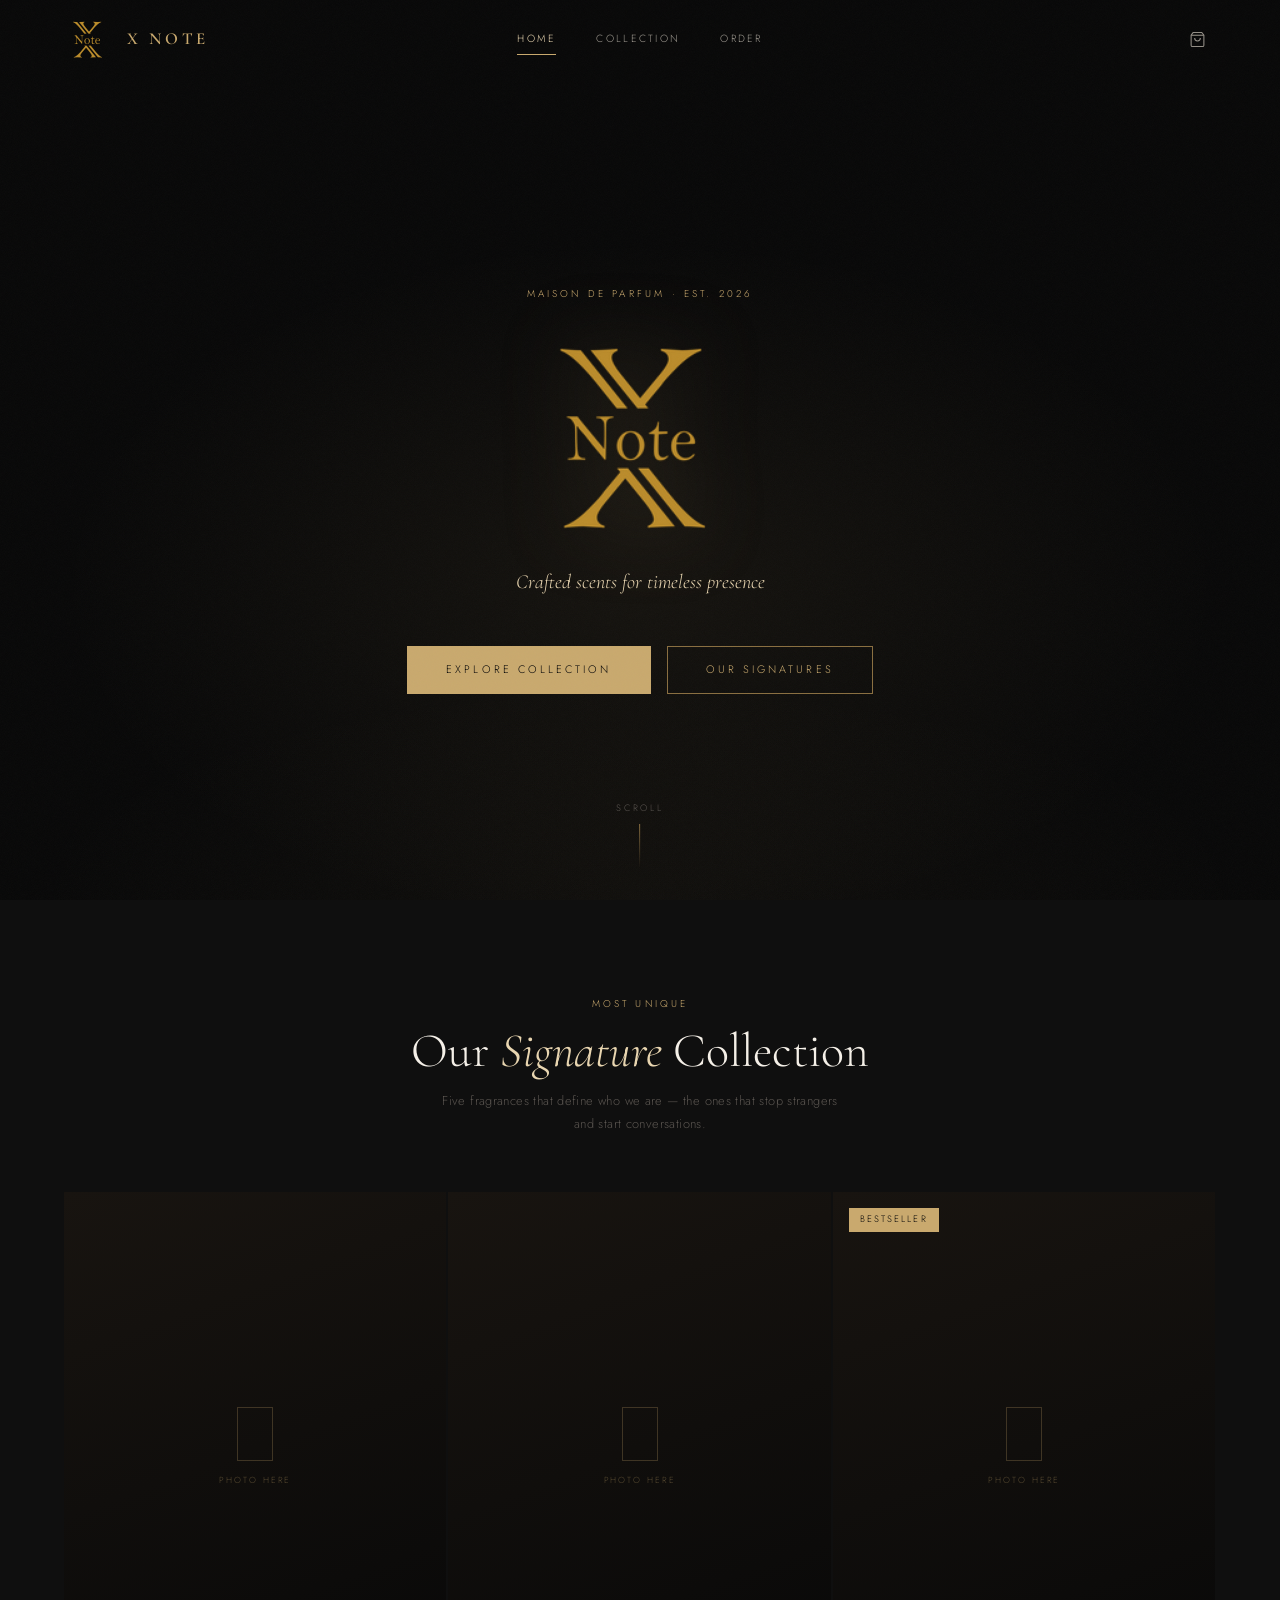
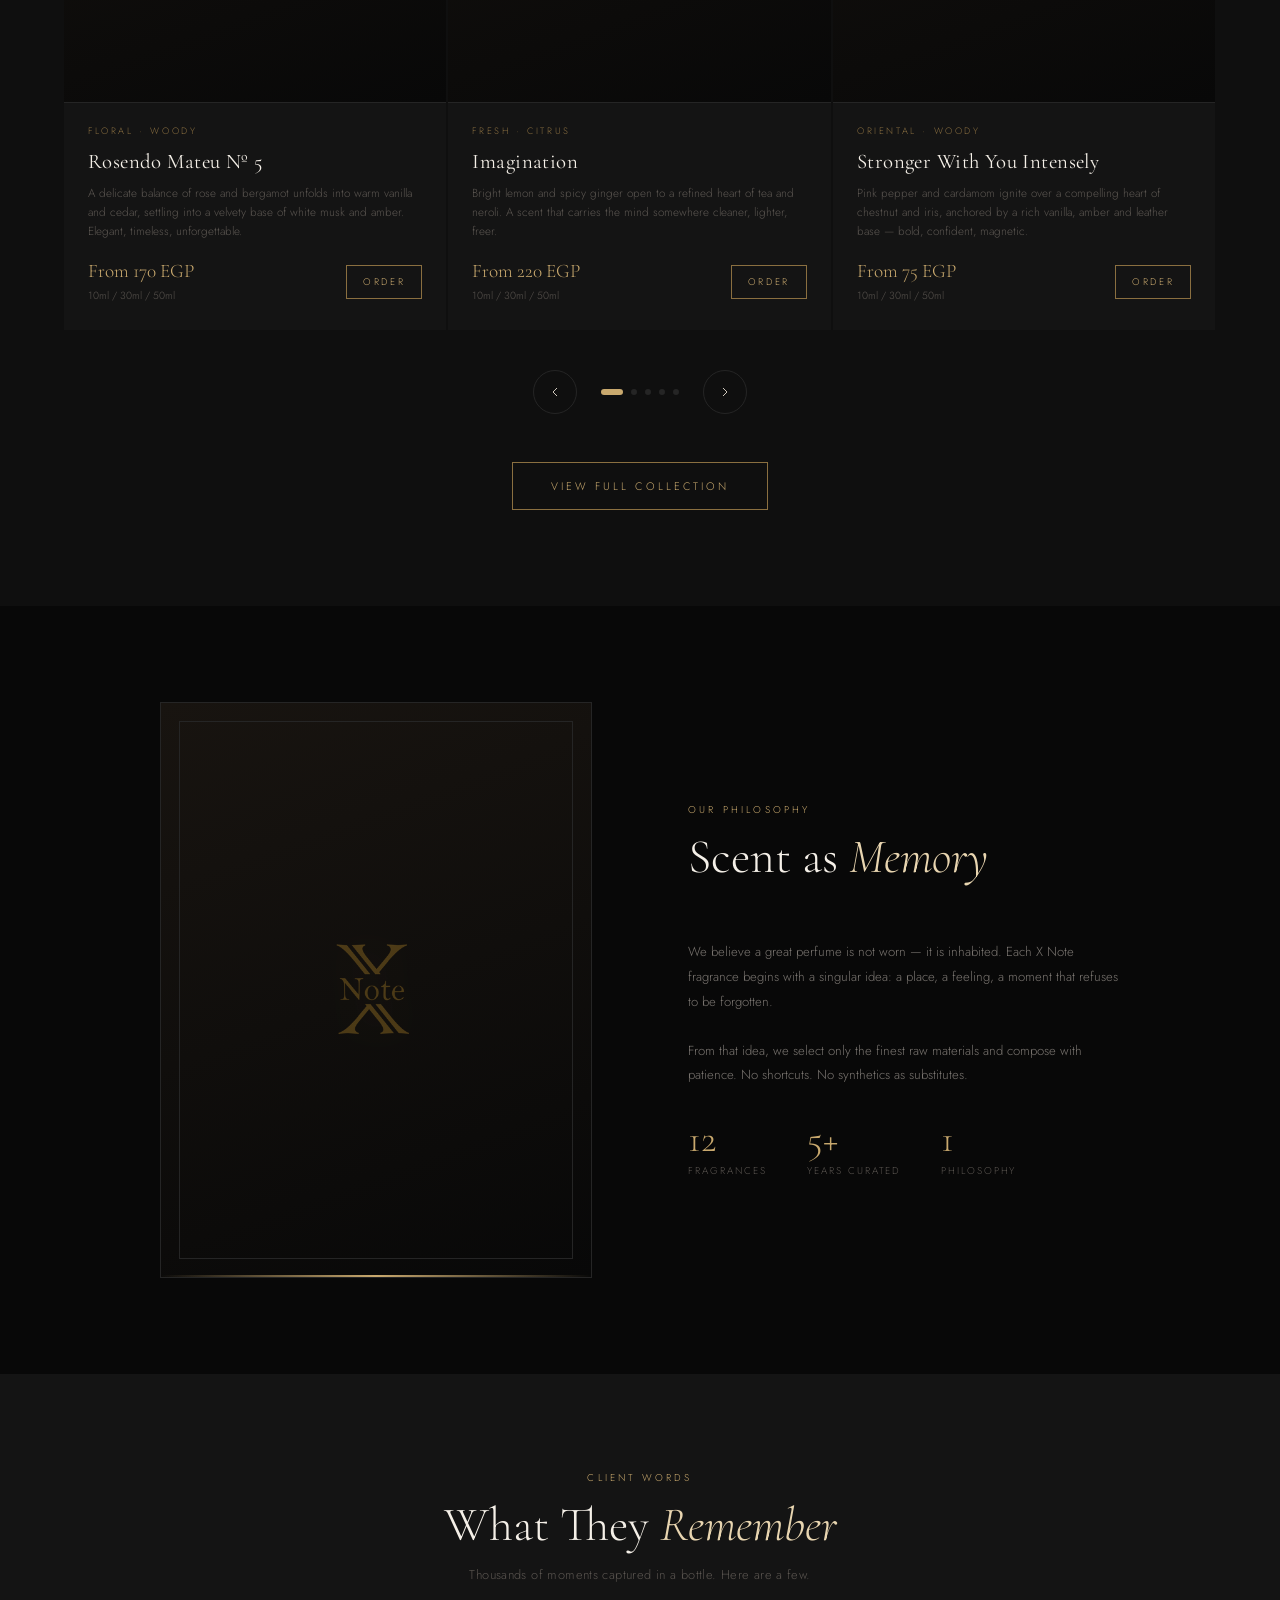
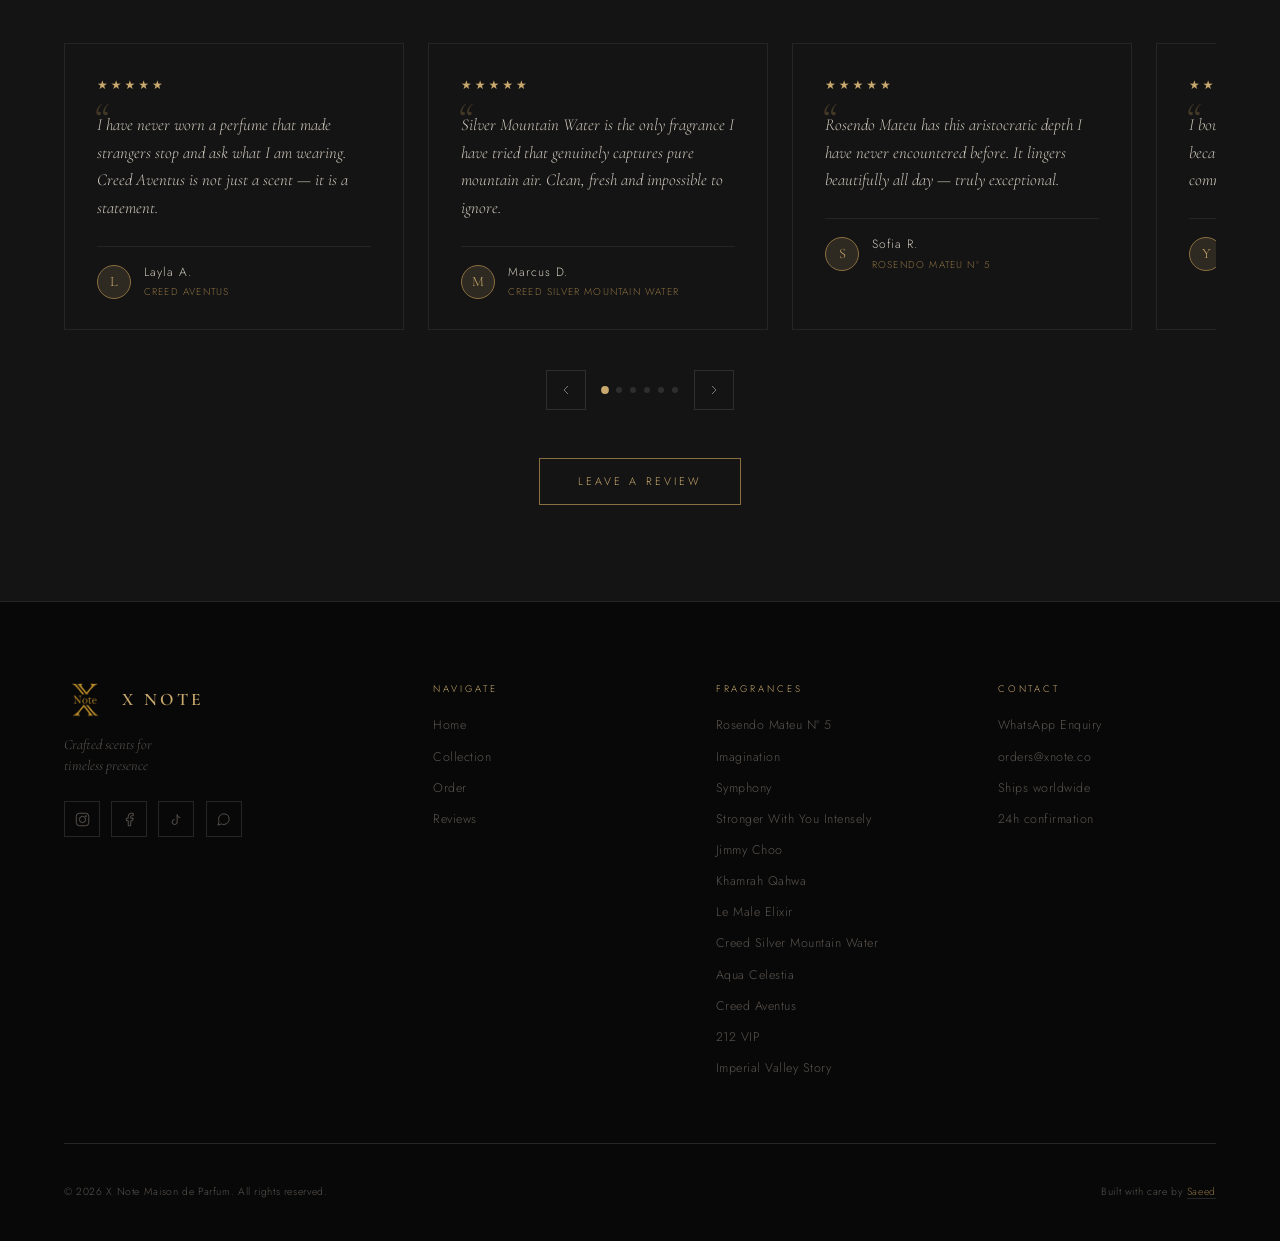
==== commit 74070c5e: "real" ====
--- a/index.html
+++ b/index.html
@@ -3,8 +3,8 @@
     <head>
         <meta charset="UTF-8"/>
         <meta name="viewport" content="width=device-width, initial-scale=1.0"/>
-        <meta name="description" content="X Note - Crafted scents for timeless presence."/>
-        <title>X Note — Maison de Parfum</title>
+        <meta name="description" content="X Note — Crafted scents for timeless presence."/>
+        <title>X Note - Maison de Parfum</title>
         <link rel="preconnect" href="https://fonts.googleapis.com"/>
         <link rel="preconnect" href="https://fonts.gstatic.com" crossorigin/>
         <link href="https://fonts.googleapis.com/css2?family=Cormorant+Garamond:ital,wght@0,300;0,400;0,600;1,300;1,400&family=Jost:wght@200;300;400&display=swap" rel="stylesheet"/>
@@ -72,7 +72,7 @@
         <section class="hero" id="home">
             <div class="hero__bg"></div>
             <div class="hero__content">
-                <p class="hero__eyebrow t-label">Maison de Parfum · Est. 2024</p>
+                <p class="hero__eyebrow t-label">Maison de Parfum · Est. 2026</p>
                 <div class="hero__logo-wrap reveal">
                     <img src="[data-uri]" alt="X Note" class="hero__logo-img"/>
                 </div>
@@ -92,10 +92,23 @@
             <div class="container">
                 <div class="section-header">
                     <p class="t-label section-header__label reveal">Most Unique</p>
-                    <h2 class="section-header__title reveal">Our <em>Signature</em> Three</h2>
-                    <p class="section-header__sub reveal">Three fragrances that define who we are — the ones that stop strangers and start conversations.</p>
-                </div>
-                <div class="products-grid products-grid--featured" id="featured-grid"></div>
+                    <h2 class="section-header__title reveal">Our <em>Signature</em> Collection</h2>
+                    <p class="section-header__sub reveal">Five fragrances that define who we are — the ones that stop strangers and start conversations.</p>
+                </div>
+                <div class="sig-carousel">
+                    <div class="sig-carousel__wrap">
+                        <div class="sig-carousel__track" id="signature-track"></div>
+                    </div>
+                    <div class="sig-carousel__controls">
+                        <button class="sig-carousel__btn" id="sig-prev" aria-label="Previous">
+                            <svg viewBox="0 0 24 24" fill="none" stroke="currentColor"><polyline points="15 18 9 12 15 6"/></svg>
+                        </button>
+                        <div class="sig-dots" id="sig-dots"></div>
+                        <button class="sig-carousel__btn" id="sig-next" aria-label="Next">
+                            <svg viewBox="0 0 24 24" fill="none" stroke="currentColor"><polyline points="9 18 15 12 9 6"/></svg>
+                        </button>
+                    </div>
+                </div>
                 <div class="section-cta reveal">
                     <a href="collection.html" class="btn btn--outline">View Full Collection</a>
                 </div>
@@ -119,8 +132,8 @@
                         <p class="about-strip__body reveal">We believe a great perfume is not worn — it is inhabited. Each X Note fragrance begins with a singular idea: a place, a feeling, a moment that refuses to be forgotten.</p>
                         <p class="about-strip__body reveal">From that idea, we select only the finest raw materials and compose with patience. No shortcuts. No synthetics as substitutes.</p>
                         <div class="about-strip__stats reveal">
-                            <div class="about-stat"><div class="about-stat__num">5</div><div class="about-stat__label">Signatures</div></div>
-                            <div class="about-stat"><div class="about-stat__num">12</div><div class="about-stat__label">Rare materials</div></div>
+                            <div class="about-stat"><div class="about-stat__num">12</div><div class="about-stat__label">Fragrances</div></div>
+                            <div class="about-stat"><div class="about-stat__num">5+</div><div class="about-stat__label">Years curated</div></div>
                             <div class="about-stat"><div class="about-stat__num">1</div><div class="about-stat__label">Philosophy</div></div>
                         </div>
                     </div>
@@ -254,7 +267,7 @@
                 </div>
             </div>
             <div class="footer__bottom">
-                <p class="footer__copy">&copy; 2024 X Note Maison de Parfum. All rights reserved.</p>
+                <p class="footer__copy">&copy; <span id="footer-year"></span> X Note Maison de Parfum. All rights reserved.</p>
                 <p class="footer__built">Built with care by <a href="https://github.com/saeeedhany" target="_blank" rel="noopener">Saeed</a></p>
             </div>
         </footer>
@@ -262,5 +275,6 @@
         <script src="js/cart.js"></script>
         <script src="js/ui.js"></script>
         <script src="js/index.js"></script>
+        <script>document.getElementById("footer-year").textContent=new Date().getFullYear();</script>
     </body>
 </html>
--- a/css/base.css
+++ b/css/base.css
@@ -114,7 +114,7 @@
 ::-webkit-scrollbar-track { background: var(--obsidian); }
 ::-webkit-scrollbar-thumb { background: var(--gold-dim); border-radius: 2px; }
 
-/* Typography Scale*/
+/* Typography Scale */
 .t-display {
   font-family: var(--serif);
   font-size: clamp(3.5rem, 8vw, 7rem);
@@ -422,7 +422,6 @@
   .hide-desktop { display: none !important; }
 }
 
-/* Product image / placeholder (no inline styles) */
 .product-card__placeholder-wrap {
   position: relative;
   width: 100%;
--- a/css/nav.css
+++ b/css/nav.css
@@ -24,6 +24,7 @@
   -webkit-backdrop-filter: blur(12px);
 }
 
+/* Nav Inner Layout */
 .nav__inner {
   width: 100%;
   display: grid;
@@ -31,6 +32,7 @@
   align-items: center;
 }
 
+/* Logo */
 .nav__logo {
   display: flex;
   align-items: center;
@@ -58,6 +60,7 @@
   line-height: 1;
 }
 
+/* Desktop Links */
 .nav__links {
   display: flex;
   align-items: center;
@@ -102,7 +105,6 @@
   transform: scaleX(1);
 }
 
-/* Right Actions */
 .nav__actions {
   display: flex;
   align-items: center;
--- a/css/products.css
+++ b/css/products.css
@@ -11,6 +11,7 @@
   grid-template-columns: repeat(4, 1fr);
 }
 
+/* Product Card */
 .product-card {
   position: relative;
   background: var(--surface);
@@ -25,6 +26,7 @@
   z-index: 2;
 }
 
+/* Image Wrap */
 .product-card__img-wrap {
   position: relative;
   aspect-ratio: 3 / 4;
@@ -73,6 +75,7 @@
   opacity: 1;
 }
 
+/* Quick Order Overlay */
 .product-card__overlay {
   position: absolute;
   inset: 0;
@@ -109,6 +112,7 @@
   letter-spacing: 0.12em;
 }
 
+/* Badge */
 .product-card__badge {
   position: absolute;
   top: 1rem;
@@ -116,6 +120,7 @@
   z-index: 4;
 }
 
+/* Wishlist Heart */
 .product-card__wish {
   position: absolute;
   top: 1rem;
@@ -170,6 +175,7 @@
   stroke-width: 1.5;
 }
 
+/* Product Info */
 .product-card__info {
   padding: 1.3rem 1.5rem 1.6rem;
   border-top: 1px solid var(--border);
@@ -232,6 +238,7 @@
   margin-top: 0.2rem;
 }
 
+/* Product Quick-View Modal */
 .modal-backdrop {
   position: fixed;
   inset: 0;
@@ -361,6 +368,7 @@
   flex: 1;
 }
 
+/* Category Filter Tabs */
 .filter-tabs {
   display: flex;
   gap: 0.4rem;
@@ -394,6 +402,7 @@
   border-color: var(--gold);
 }
 
+/* Responsive */
 @media (max-width: 1100px) {
   .products-grid--full { grid-template-columns: repeat(3, 1fr); }
 }
@@ -409,6 +418,7 @@
   .modal { max-height: 100vh; margin-top: auto; }
 }
 
+/* Size Selector (in modal) */
 .modal__sizes-label {
   font-size: 0.58rem;
   letter-spacing: 0.28em;
@@ -446,6 +456,7 @@
   color: var(--obsidian);
 }
 
+/* Review Modal */
 .star-input {
   font-size: 1.4rem;
   color: var(--border-light);
@@ -465,6 +476,7 @@
   margin-bottom: 1.2rem;
 }
 
+/* WhatsApp CTA */
 .btn--whatsapp {
   background: #25D366;
   color: #fff;
@@ -482,6 +494,7 @@
 
 .btn--whatsapp svg { width: 18px; height: 18px; flex-shrink: 0; }
 
+/* Payment options */
 .payment-options {
   display: flex;
   flex-direction: column;
--- a/css/sections.css
+++ b/css/sections.css
@@ -238,7 +238,6 @@
   margin-top: 0.15rem;
 }
 
-/* Carousel Controls */
 .testimonials__controls {
   display: flex;
   align-items: center;
@@ -371,7 +370,6 @@
   gap: 1px;
 }
 
-/* Empty Cart */
 .cart-empty {
   flex: 1;
   display: flex;
@@ -403,7 +401,6 @@
   letter-spacing: 0.08em;
 }
 
-/* Cart Item */
 .cart-item {
   display: grid;
   grid-template-columns: 60px 1fr auto;
@@ -497,7 +494,6 @@
 
 .cart-item__remove:hover { color: #c0392b; }
 
-/* Cart Footer */
 .cart-panel__foot {
   padding: 1.5rem 2rem;
   border-top: 1px solid var(--border);
@@ -915,8 +911,116 @@
 .modal__notes         { margin-bottom: 1.4rem; }
 .modal__notes-list    { display: flex; flex-wrap: wrap; gap: 0.4rem; margin-top: 0.5rem; }
 
-/* ── Page hero (used on collection + cart pages) ──────────── */
 .page-hero { padding-top: var(--nav-h); background: var(--ink); border-bottom: 1px solid var(--border); }
 .page-hero__inner { padding-block: 5rem 4rem; text-align: center; }
 .page-hero__label { margin-bottom: 0.8rem; }
 .page-hero__title { font-family: var(--serif); font-size: clamp(2.5rem,6vw,5rem); font-weight: 300; line-height: 1; letter-spacing: 0.05em; margin-bottom: 1rem; }
+
+.sig-carousel {
+  position: relative;
+  width: 100%;
+}
+
+.sig-carousel__wrap {
+  overflow: hidden;
+  width: 100%;
+}
+
+.sig-carousel__track {
+  display: flex;
+  gap: 0;
+  transition: transform 0.55s cubic-bezier(0.25, 0.46, 0.45, 0.94);
+  will-change: transform;
+  cursor: grab;
+}
+
+.sig-carousel__track:active {
+  cursor: grabbing;
+}
+
+/* Cards in carousel: exactly 1/3 width on desktop, adapt responsively */
+.sig-carousel__track .product-card {
+  flex: 0 0 calc(33.333% - 1.5px);
+  min-width: 0;
+  margin-right: 2px;
+}
+
+/* Controls */
+.sig-carousel__controls {
+  display: flex;
+  align-items: center;
+  justify-content: center;
+  gap: 1.5rem;
+  margin-top: 2.5rem;
+}
+
+.sig-carousel__btn {
+  width: 44px;
+  height: 44px;
+  border: 1px solid var(--border);
+  border-radius: 50%;
+  display: flex;
+  align-items: center;
+  justify-content: center;
+  color: var(--ivory-dim);
+  background: transparent;
+  cursor: pointer;
+  transition:
+    border-color var(--t-med) var(--ease),
+    color var(--t-med) var(--ease),
+    background var(--t-med) var(--ease);
+  flex-shrink: 0;
+}
+
+.sig-carousel__btn:hover {
+  border-color: var(--gold);
+  color: var(--gold);
+  background: var(--gold-glow);
+}
+
+.sig-carousel__btn svg {
+  width: 16px;
+  height: 16px;
+  stroke-width: 1.5;
+}
+
+/* Dots */
+.sig-dots {
+  display: flex;
+  align-items: center;
+  gap: 0.5rem;
+}
+
+.sig-dot {
+  width: 6px;
+  height: 6px;
+  border-radius: 50%;
+  background: var(--border);
+  border: none;
+  cursor: pointer;
+  transition:
+    background var(--t-med) var(--ease),
+    transform var(--t-med) var(--ease),
+    width var(--t-med) var(--ease);
+  padding: 0;
+}
+
+.sig-dot.active {
+  background: var(--gold);
+  width: 22px;
+  border-radius: 3px;
+}
+
+/* Responsive */
+@media (max-width: 1099px) {
+  .sig-carousel__track .product-card {
+    flex: 0 0 calc(50% - 1px);
+  }
+}
+
+@media (max-width: 699px) {
+  .sig-carousel__track .product-card {
+    flex: 0 0 calc(80%);
+    margin-right: 12px;
+  }
+}
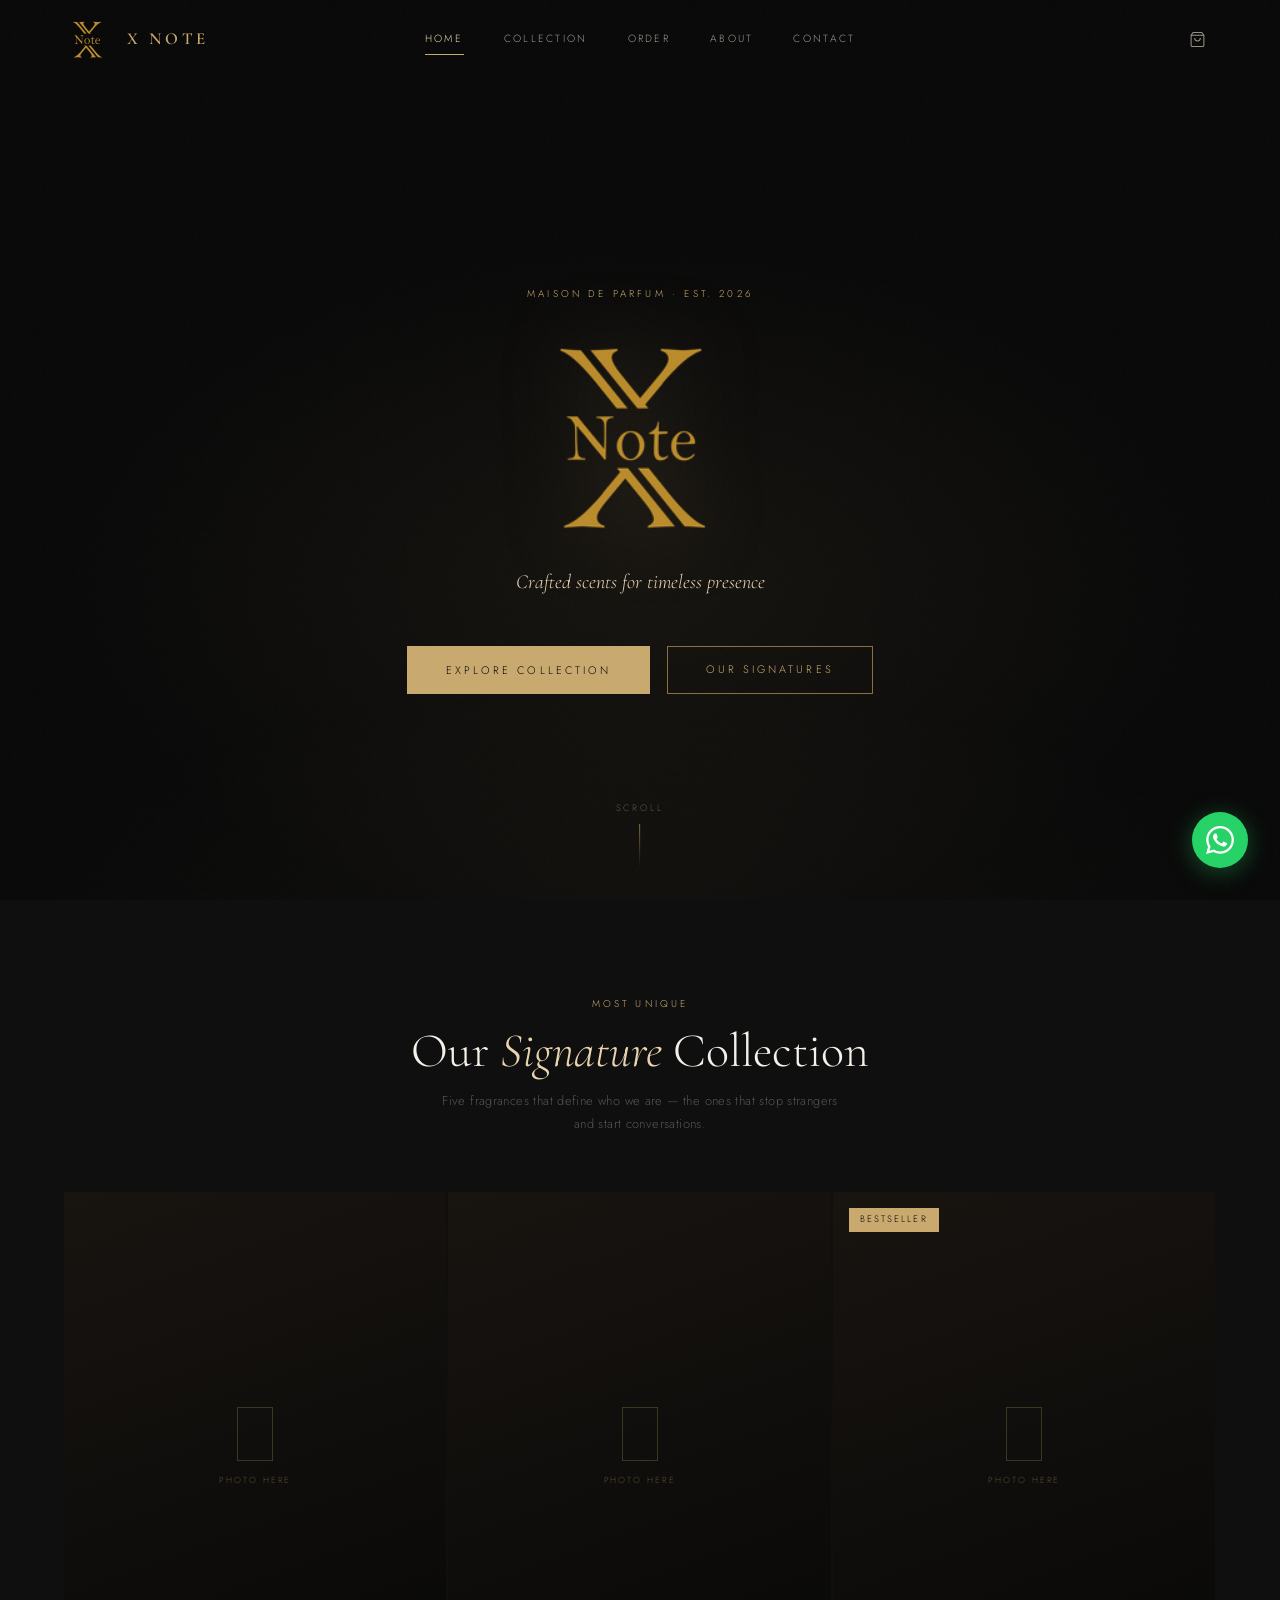
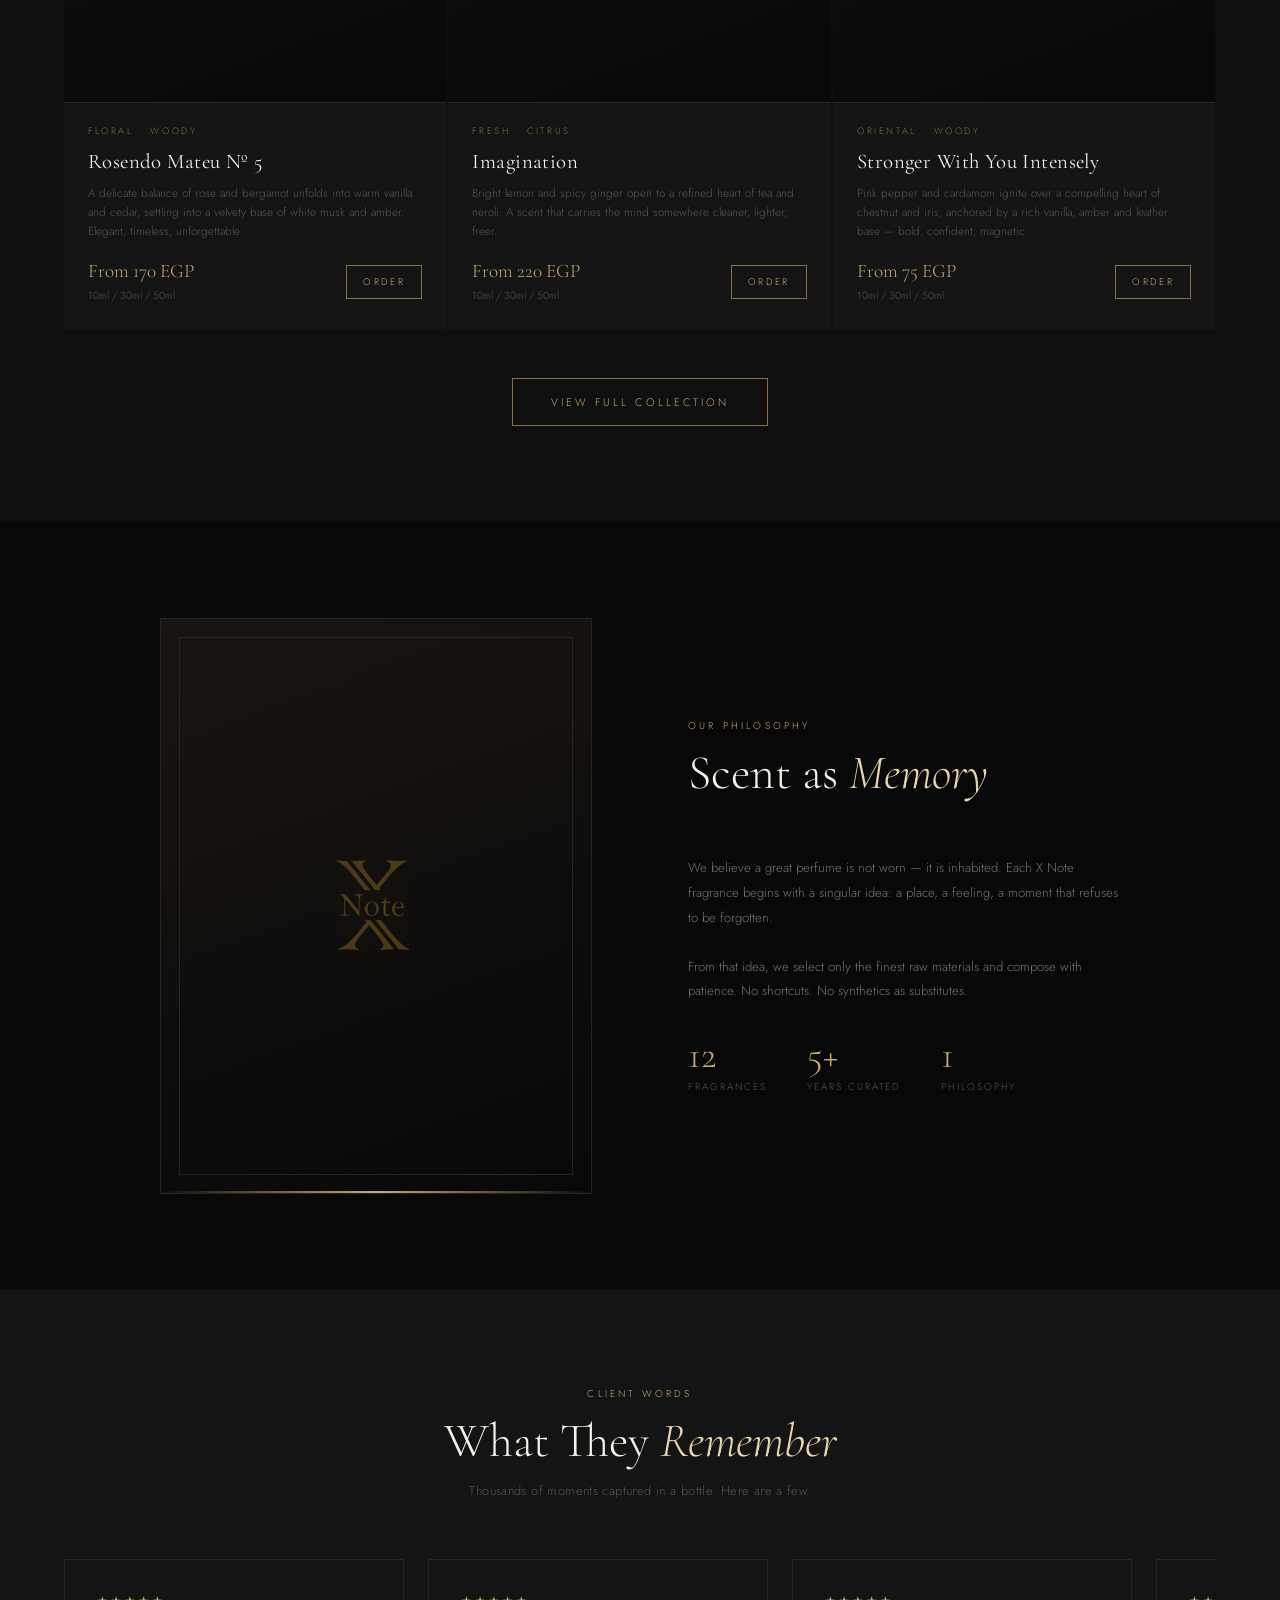
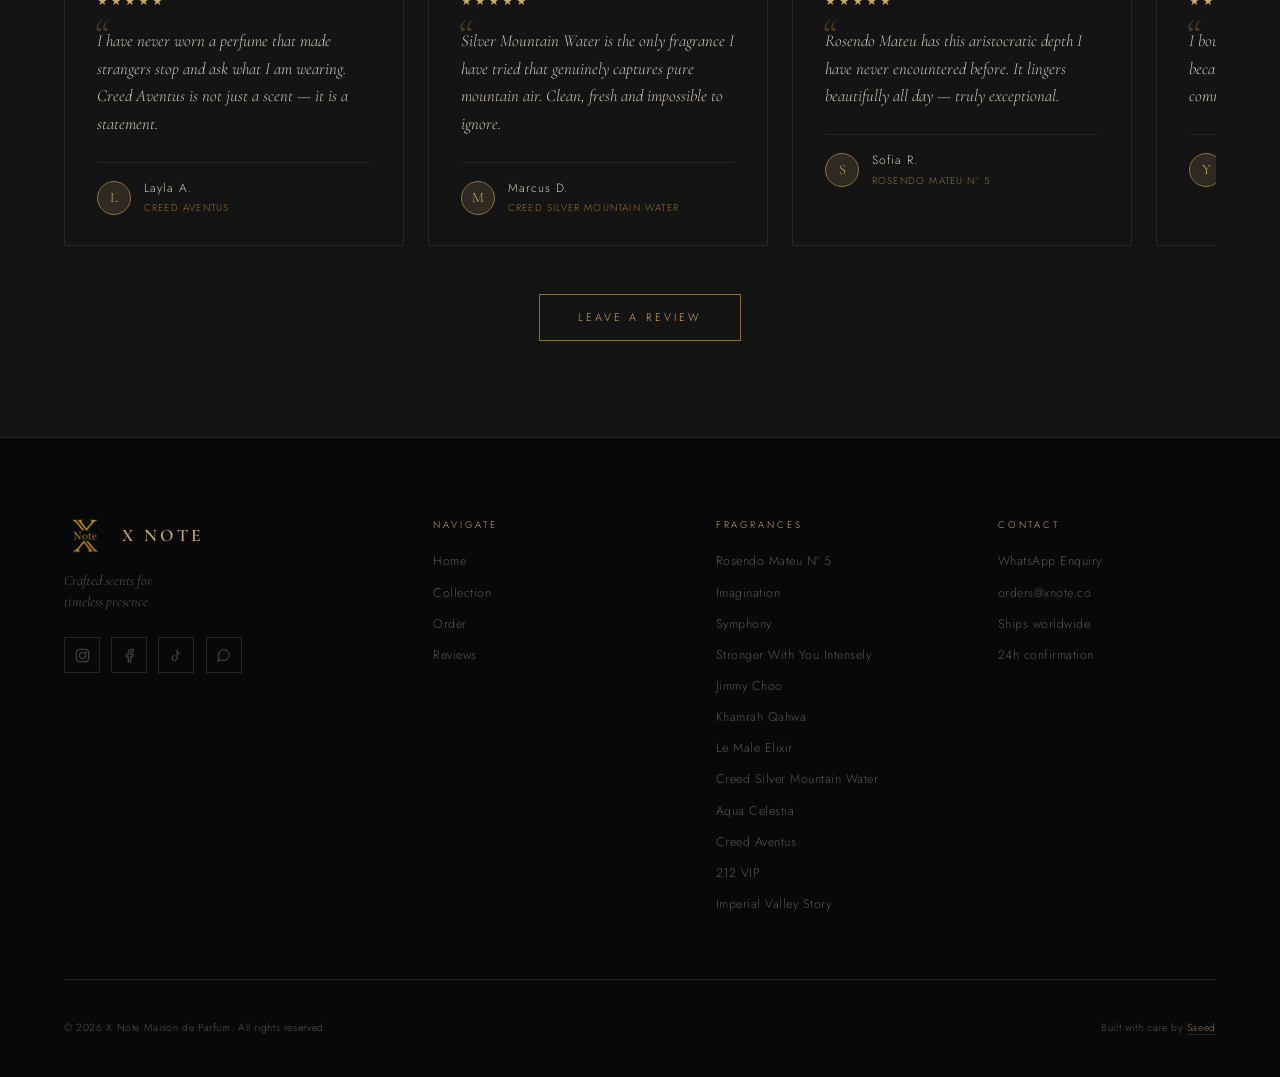
==== commit d9433ad5: "new arrow style" ====
--- a/index.html
+++ b/index.html
@@ -28,6 +28,8 @@
                     <a href="index.html"      class="nav__link" data-page="index.html">Home</a>
                     <a href="collection.html" class="nav__link" data-page="collection.html">Collection</a>
                     <a href="cart.html"       class="nav__link" data-page="cart.html">Order</a>
+                    <a href="about.html"      class="nav__link" data-page="about.html">About</a>
+                    <a href="contact.html"    class="nav__link" data-page="contact.html">Contact</a>
                 </div>
                 <div class="nav__actions">
                     <button class="nav__action-btn" data-open-cart aria-label="Open cart">
@@ -42,6 +44,8 @@
             <a href="index.html"      class="nav__mobile-link" data-page="index.html">Home</a>
             <a href="collection.html" class="nav__mobile-link" data-page="collection.html">Collection</a>
             <a href="cart.html"       class="nav__mobile-link" data-page="cart.html">Order</a>
+            <a href="about.html"      class="nav__mobile-link" data-page="about.html">About</a>
+            <a href="contact.html"    class="nav__mobile-link" data-page="contact.html">Contact</a>
             <div class="nav__mobile-actions">
                 <button class="nav__action-btn" data-open-cart>
                     <svg viewBox="0 0 24 24" fill="none" stroke="currentColor"><path d="M6 2 3 6v14a2 2 0 0 0 2 2h14a2 2 0 0 0 2-2V6l-3-4z"/><line x1="3" y1="6" x2="21" y2="6"/><path d="M16 10a4 4 0 0 1-8 0"/></svg>
@@ -95,19 +99,16 @@
                     <h2 class="section-header__title reveal">Our <em>Signature</em> Collection</h2>
                     <p class="section-header__sub reveal">Five fragrances that define who we are — the ones that stop strangers and start conversations.</p>
                 </div>
-                <div class="sig-carousel">
+                <div class="sig-carousel sig-carousel--hover-arrows">
                     <div class="sig-carousel__wrap">
                         <div class="sig-carousel__track" id="signature-track"></div>
                     </div>
-                    <div class="sig-carousel__controls">
-                        <button class="sig-carousel__btn" id="sig-prev" aria-label="Previous">
-                            <svg viewBox="0 0 24 24" fill="none" stroke="currentColor"><polyline points="15 18 9 12 15 6"/></svg>
-                        </button>
-                        <div class="sig-dots" id="sig-dots"></div>
-                        <button class="sig-carousel__btn" id="sig-next" aria-label="Next">
-                            <svg viewBox="0 0 24 24" fill="none" stroke="currentColor"><polyline points="9 18 15 12 9 6"/></svg>
-                        </button>
-                    </div>
+                    <button class="carousel-hover-btn carousel-hover-btn--left" id="sig-prev" aria-label="Previous">
+                        <svg viewBox="0 0 24 24" fill="none" stroke="currentColor"><polyline points="15 18 9 12 15 6"/></svg>
+                    </button>
+                    <button class="carousel-hover-btn carousel-hover-btn--right" id="sig-next" aria-label="Next">
+                        <svg viewBox="0 0 24 24" fill="none" stroke="currentColor"><polyline points="9 18 15 12 9 6"/></svg>
+                    </button>
                 </div>
                 <div class="section-cta reveal">
                     <a href="collection.html" class="btn btn--outline">View Full Collection</a>
@@ -148,17 +149,12 @@
                     <h2 class="section-header__title reveal">What They <em>Remember</em></h2>
                     <p class="section-header__sub reveal">Thousands of moments captured in a bottle. Here are a few.</p>
                 </div>
-                <div class="testimonials__track-wrap reveal">
-                    <div class="testimonials__track"></div>
-                </div>
-                <div class="testimonials__controls reveal">
-                    <button class="testimonials__btn testimonials__btn--prev" aria-label="Previous">
-                        <svg viewBox="0 0 24 24" fill="none" stroke="currentColor"><polyline points="15 18 9 12 15 6"/></svg>
-                    </button>
-                    <div class="testimonials__dots"></div>
-                    <button class="testimonials__btn testimonials__btn--next" aria-label="Next">
-                        <svg viewBox="0 0 24 24" fill="none" stroke="currentColor"><polyline points="9 18 15 12 9 6"/></svg>
-                    </button>
+                <div class="testimonials__carousel-outer">
+                    <div class="testimonials__track-wrap reveal testimonials__track-wrap--hover">
+                        <div class="testimonials__track"></div>
+                    </div>
+                    <button class="carousel-hover-btn carousel-hover-btn--left testimonials__hover-btn--prev" aria-label="Previous"><svg viewBox="0 0 24 24" fill="none" stroke="currentColor"><polyline points="15 18 9 12 15 6"/></svg></button>
+                    <button class="carousel-hover-btn carousel-hover-btn--right testimonials__hover-btn--next" aria-label="Next"><svg viewBox="0 0 24 24" fill="none" stroke="currentColor"><polyline points="9 18 15 12 9 6"/></svg></button>
                 </div>
                 <div class="section-cta reveal">
                     <button class="btn btn--outline" onclick="XNOTE.ui.openReviewModal()">Leave a Review</button>
@@ -276,5 +272,13 @@
         <script src="js/ui.js"></script>
         <script src="js/index.js"></script>
         <script>document.getElementById("footer-year").textContent=new Date().getFullYear();</script>
+
+        <!-- Floating WhatsApp Button -->
+        <a href="https://wa.me/201000000000" class="wa-float" target="_blank" rel="noopener" aria-label="Chat on WhatsApp" id="wa-float-btn">
+            <svg viewBox="0 0 24 24" fill="currentColor" xmlns="http://www.w3.org/2000/svg">
+                <path d="M17.472 14.382c-.297-.149-1.758-.867-2.03-.967-.273-.099-.471-.148-.67.15-.197.297-.767.966-.94 1.164-.173.199-.347.223-.644.075-.297-.15-1.255-.463-2.39-1.475-.883-.788-1.48-1.761-1.653-2.059-.173-.297-.018-.458.13-.606.134-.133.298-.347.446-.52.149-.174.198-.298.298-.497.099-.198.05-.371-.025-.52-.075-.149-.669-1.612-.916-2.207-.242-.579-.487-.5-.669-.51-.173-.008-.371-.01-.57-.01-.198 0-.52.074-.792.372-.272.297-1.04 1.016-1.04 2.479 0 1.462 1.065 2.875 1.213 3.074.149.198 2.096 3.2 5.077 4.487.709.306 1.262.489 1.694.625.712.227 1.36.195 1.871.118.571-.085 1.758-.719 2.006-1.413.248-.694.248-1.289.173-1.413-.074-.124-.272-.198-.57-.347m-5.421 7.403h-.004a9.87 9.87 0 01-5.031-1.378l-.361-.214-3.741.982.998-3.648-.235-.374a9.86 9.86 0 01-1.51-5.26c.001-5.45 4.436-9.884 9.888-9.884 2.64 0 5.122 1.03 6.988 2.898a9.825 9.825 0 012.893 6.994c-.003 5.45-4.437 9.884-9.885 9.884m8.413-18.297A11.815 11.815 0 0012.05 0C5.495 0 .16 5.335.157 11.892c0 2.096.547 4.142 1.588 5.945L.057 24l6.305-1.654a11.882 11.882 0 005.683 1.448h.005c6.554 0 11.89-5.335 11.893-11.893a11.821 11.821 0 00-3.48-8.413z"/>
+            </svg>
+            <span class="wa-float__tooltip">Chat with us</span>
+        </a>
     </body>
 </html>
--- a/css/sections.css
+++ b/css/sections.css
@@ -919,6 +919,7 @@
 .sig-carousel {
   position: relative;
   width: 100%;
+  overflow: visible;
 }
 
 .sig-carousel__wrap {
@@ -1024,3 +1025,356 @@
     margin-right: 12px;
   }
 }
+
+/* ═══════════════════════════════════════════════
+   HOVER ARROW CAROUSELS
+════════════════════════════════════════════════ */
+/* ═══════════════════════════════════════════════
+   CAROUSEL HOVER ARROWS — redesigned
+════════════════════════════════════════════════ */
+.sig-carousel--hover-arrows,
+.testimonials__track-wrap--hover {
+  position: relative;
+}
+
+.carousel-hover-btn {
+  position: absolute;
+  top: 50%;
+  transform: translateY(-50%);
+  width: 36px;
+  height: 36px;
+  border: none;
+  background: none;
+  color: var(--gold-dim);
+  display: flex;
+  align-items: center;
+  justify-content: center;
+  cursor: pointer;
+  opacity: 0;
+  pointer-events: none;
+  transition:
+    opacity var(--t-med) var(--ease),
+    color var(--t-med) var(--ease);
+  z-index: 10;
+}
+
+/* Position arrows OUTSIDE the scroll container */
+.sig-carousel--hover-arrows .carousel-hover-btn--left  { left: -46px; }
+.sig-carousel--hover-arrows .carousel-hover-btn--right { right: -46px; }
+.testimonials__track-wrap--hover .carousel-hover-btn--left  { left: -46px; }
+.testimonials__track-wrap--hover .carousel-hover-btn--right { right: -46px; }
+
+.carousel-hover-btn svg {
+  width: 22px;
+  height: 22px;
+  stroke-width: 1;
+}
+
+.testimonials__carousel-outer {
+  position: relative;
+  overflow: visible;
+}
+
+.testimonials__carousel-outer .carousel-hover-btn--left  { left: -46px; }
+.testimonials__carousel-outer .carousel-hover-btn--right { right: -46px; }
+
+/* Show arrows on outer hover for testimonials */
+.testimonials__carousel-outer:hover .carousel-hover-btn {
+  opacity: 1;
+  pointer-events: auto;
+}
+
+/* Mobile scroll line for testimonials outer */
+@media (max-width: 699px) {
+  .testimonials__carousel-outer .carousel-hover-btn {
+    display: none !important;
+  }
+  .testimonials__carousel-outer::after {
+    content: '';
+    display: block;
+    height: 1px;
+    margin-top: 1.2rem;
+    background: linear-gradient(to right, transparent, var(--border-light) 20%, var(--border-light) 80%, transparent);
+    width: 100%;
+  }
+}
+
+/* ═══════════════════════════════════════════════
+   FLOATING WHATSAPP BUTTON
+════════════════════════════════════════════════ */
+.wa-float {
+  position: fixed;
+  bottom: 2rem;
+  right: 2rem;
+  width: 56px;
+  height: 56px;
+  border-radius: 50%;
+  background: #25D366;
+  color: #fff;
+  display: flex;
+  align-items: center;
+  justify-content: center;
+  z-index: 999;
+  box-shadow: 0 4px 24px rgba(37,211,102,0.35);
+  transition: transform var(--t-med) var(--ease), box-shadow var(--t-med) var(--ease);
+  text-decoration: none;
+}
+
+.wa-float:hover {
+  transform: scale(1.12);
+  box-shadow: 0 6px 32px rgba(37,211,102,0.5);
+}
+
+.wa-float svg {
+  width: 28px;
+  height: 28px;
+  display: block;
+}
+
+.wa-float__tooltip {
+  position: absolute;
+  right: 66px;
+  background: rgba(10,10,10,0.92);
+  color: var(--ivory);
+  font-size: 0.72rem;
+  letter-spacing: 0.06em;
+  padding: 0.4rem 0.8rem;
+  border-radius: 4px;
+  white-space: nowrap;
+  pointer-events: none;
+  opacity: 0;
+  transform: translateX(6px);
+  transition: opacity var(--t-med) var(--ease), transform var(--t-med) var(--ease);
+}
+
+.wa-float:hover .wa-float__tooltip {
+  opacity: 1;
+  transform: translateX(0);
+}
+
+/* ═══════════════════════════════════════════════
+   ABOUT & CONTACT PAGE SHARED STYLES
+════════════════════════════════════════════════ */
+.page-hero {
+  padding: calc(var(--nav-h) + 5rem) 0 4rem;
+  text-align: center;
+}
+.page-hero__label { margin-bottom: 0.8rem; }
+.page-hero__title {
+  font-family: var(--serif);
+  font-size: clamp(2.4rem, 5vw, 4rem);
+  font-weight: 300;
+  color: var(--ivory);
+  line-height: 1.1;
+  margin-bottom: 1rem;
+}
+.page-hero__sub {
+  font-size: 0.82rem;
+  color: var(--muted);
+  max-width: 480px;
+  margin-inline: auto;
+  line-height: 1.9;
+}
+
+/* About page */
+.about-values {
+  display: grid;
+  grid-template-columns: repeat(3, 1fr);
+  gap: 2rem;
+  margin-top: 4rem;
+}
+@media (max-width: 768px) { .about-values { grid-template-columns: 1fr; } }
+
+.about-value {
+  padding: 2.4rem;
+  border: 1px solid var(--border);
+  border-radius: 2px;
+  transition: border-color var(--t-med) var(--ease);
+}
+.about-value:hover { border-color: var(--gold-dim); }
+.about-value__icon {
+  font-size: 1.8rem;
+  margin-bottom: 1rem;
+  color: var(--gold);
+}
+.about-value__title {
+  font-family: var(--serif);
+  font-size: 1.3rem;
+  color: var(--ivory);
+  margin-bottom: 0.6rem;
+}
+.about-value__text { font-size: 0.8rem; color: var(--muted-2); line-height: 1.85; }
+
+.team-section { margin-top: 5rem; }
+.team-grid {
+  display: grid;
+  grid-template-columns: repeat(auto-fit, minmax(200px, 1fr));
+  gap: 2rem;
+  margin-top: 3rem;
+}
+.team-card {
+  text-align: center;
+  padding: 2rem;
+  border: 1px solid var(--border);
+  border-radius: 2px;
+}
+.team-card__avatar {
+  width: 72px;
+  height: 72px;
+  border-radius: 50%;
+  background: var(--gold-glow);
+  border: 1px solid var(--gold-dim);
+  display: flex;
+  align-items: center;
+  justify-content: center;
+  font-family: var(--serif);
+  font-size: 1.8rem;
+  color: var(--gold);
+  margin: 0 auto 1rem;
+}
+.team-card__name { font-size: 0.9rem; color: var(--ivory); margin-bottom: 0.3rem; }
+.team-card__role { font-size: 0.72rem; color: var(--muted); letter-spacing: 0.08em; text-transform: uppercase; }
+
+/* FAQ */
+.faq-list { margin-top: 2.5rem; }
+.faq-item {
+  border-bottom: 1px solid var(--border);
+}
+.faq-question {
+  width: 100%;
+  text-align: left;
+  padding: 1.4rem 0;
+  font-size: 0.88rem;
+  color: var(--ivory);
+  background: none;
+  border: none;
+  cursor: pointer;
+  display: flex;
+  align-items: center;
+  justify-content: space-between;
+  gap: 1rem;
+  letter-spacing: 0.02em;
+  transition: color var(--t-fast);
+}
+.faq-question:hover { color: var(--gold); }
+.faq-icon {
+  flex-shrink: 0;
+  width: 20px;
+  height: 20px;
+  border-radius: 50%;
+  border: 1px solid var(--border);
+  display: flex;
+  align-items: center;
+  justify-content: center;
+  font-size: 1rem;
+  color: var(--gold-dim);
+  transition: transform var(--t-med) var(--ease), border-color var(--t-med) var(--ease);
+}
+.faq-item.open .faq-icon {
+  transform: rotate(45deg);
+  border-color: var(--gold-dim);
+}
+.faq-answer {
+  max-height: 0;
+  overflow: hidden;
+  transition: max-height 0.4s var(--ease);
+}
+.faq-answer__inner {
+  font-size: 0.8rem;
+  color: var(--muted-2);
+  line-height: 1.85;
+  padding-bottom: 1.4rem;
+}
+.faq-item.open .faq-answer { max-height: 300px; }
+
+/* Contact form */
+.contact-grid {
+  display: grid;
+  grid-template-columns: 1fr 1fr;
+  gap: 4rem;
+  align-items: start;
+}
+@media (max-width: 768px) { .contact-grid { grid-template-columns: 1fr; gap: 3rem; } }
+
+.contact-form { }
+.feedback-success {
+  display: none;
+  padding: 1.5rem;
+  border: 1px solid var(--gold-dim);
+  background: var(--gold-glow);
+  color: var(--gold-light);
+  font-size: 0.82rem;
+  line-height: 1.8;
+  border-radius: 2px;
+  margin-top: 1rem;
+}
+
+/* Receipt / Checkout styles moved to cart-page.css */
+
+/* ── Contact channel cards ── */
+.contact-channel {
+  display: flex;
+  align-items: center;
+  gap: 1rem;
+  padding: 1.2rem 1.4rem;
+  border: 1px solid var(--border);
+  border-radius: 3px;
+  text-decoration: none;
+  color: inherit;
+  transition: border-color var(--t-med) var(--ease), background var(--t-med) var(--ease);
+}
+a.contact-channel:hover {
+  border-color: var(--gold-dim);
+  background: var(--gold-glow);
+}
+.contact-channel__icon {
+  width: 40px;
+  height: 40px;
+  border-radius: 50%;
+  background: var(--surface-2);
+  border: 1px solid var(--border);
+  display: flex;
+  align-items: center;
+  justify-content: center;
+  color: var(--gold);
+  flex-shrink: 0;
+}
+.contact-channel__name { font-size: 0.82rem; color: var(--ivory); }
+.contact-channel__value { font-size: 0.72rem; color: var(--muted); margin-top: 0.15rem; }
+
+/* ── Star rating ── */
+.star-row { display: flex; gap: 0.3rem; }
+.star-input {
+  font-size: 1.6rem;
+  color: var(--border);
+  cursor: pointer;
+  transition: color var(--t-fast);
+  line-height: 1;
+}
+.star-input.active,
+.star-input:hover { color: var(--gold); }
+
+/* Show on section hover */
+.sig-carousel--hover-arrows:hover .carousel-hover-btn {
+  opacity: 1;
+  pointer-events: auto;
+}
+
+.carousel-hover-btn:hover {
+  color: var(--gold);
+}
+
+/* Mobile: hide arrows, show scroll indicator line */
+@media (max-width: 699px) {
+  .carousel-hover-btn {
+    display: none !important;
+  }
+  .sig-carousel--hover-arrows::after {
+    content: '';
+    display: block;
+    height: 1px;
+    margin-top: 1.2rem;
+    background: linear-gradient(to right, transparent, var(--border-light) 20%, var(--border-light) 80%, transparent);
+    width: 100%;
+  }
+}
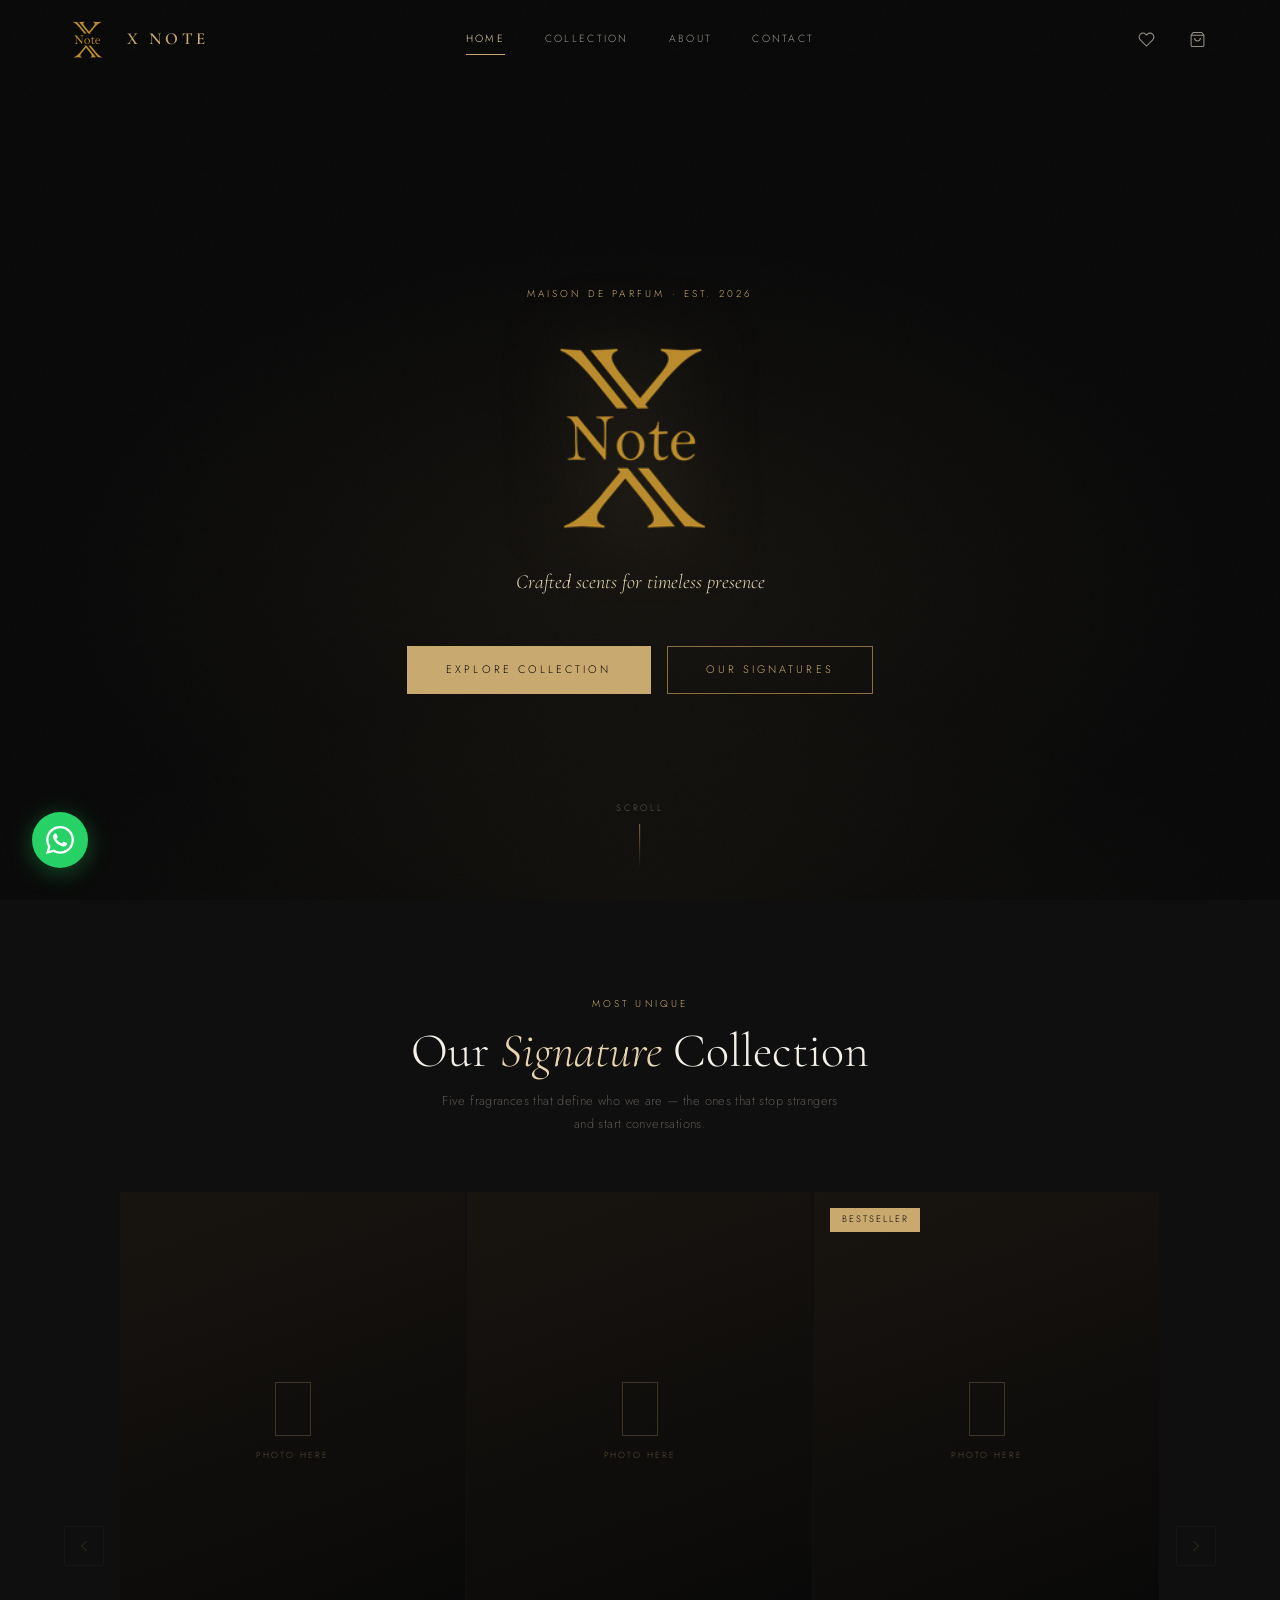
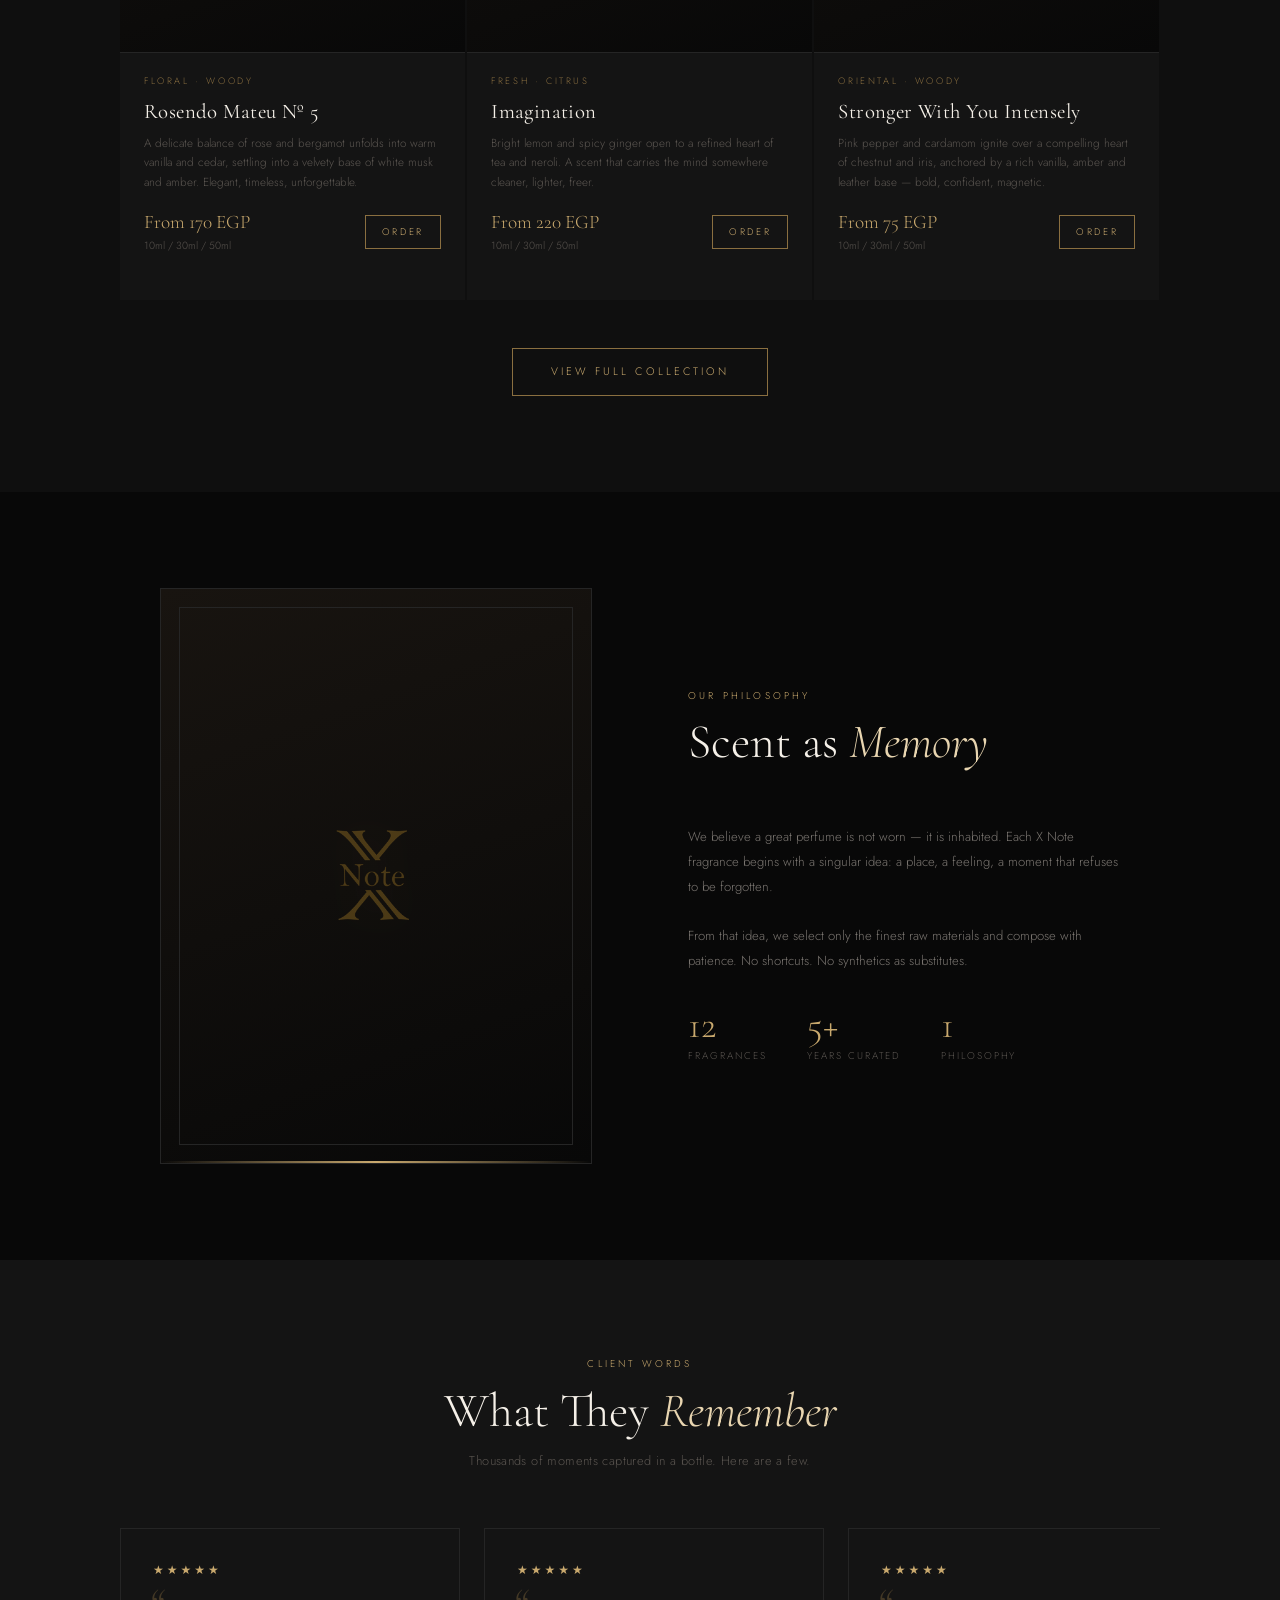
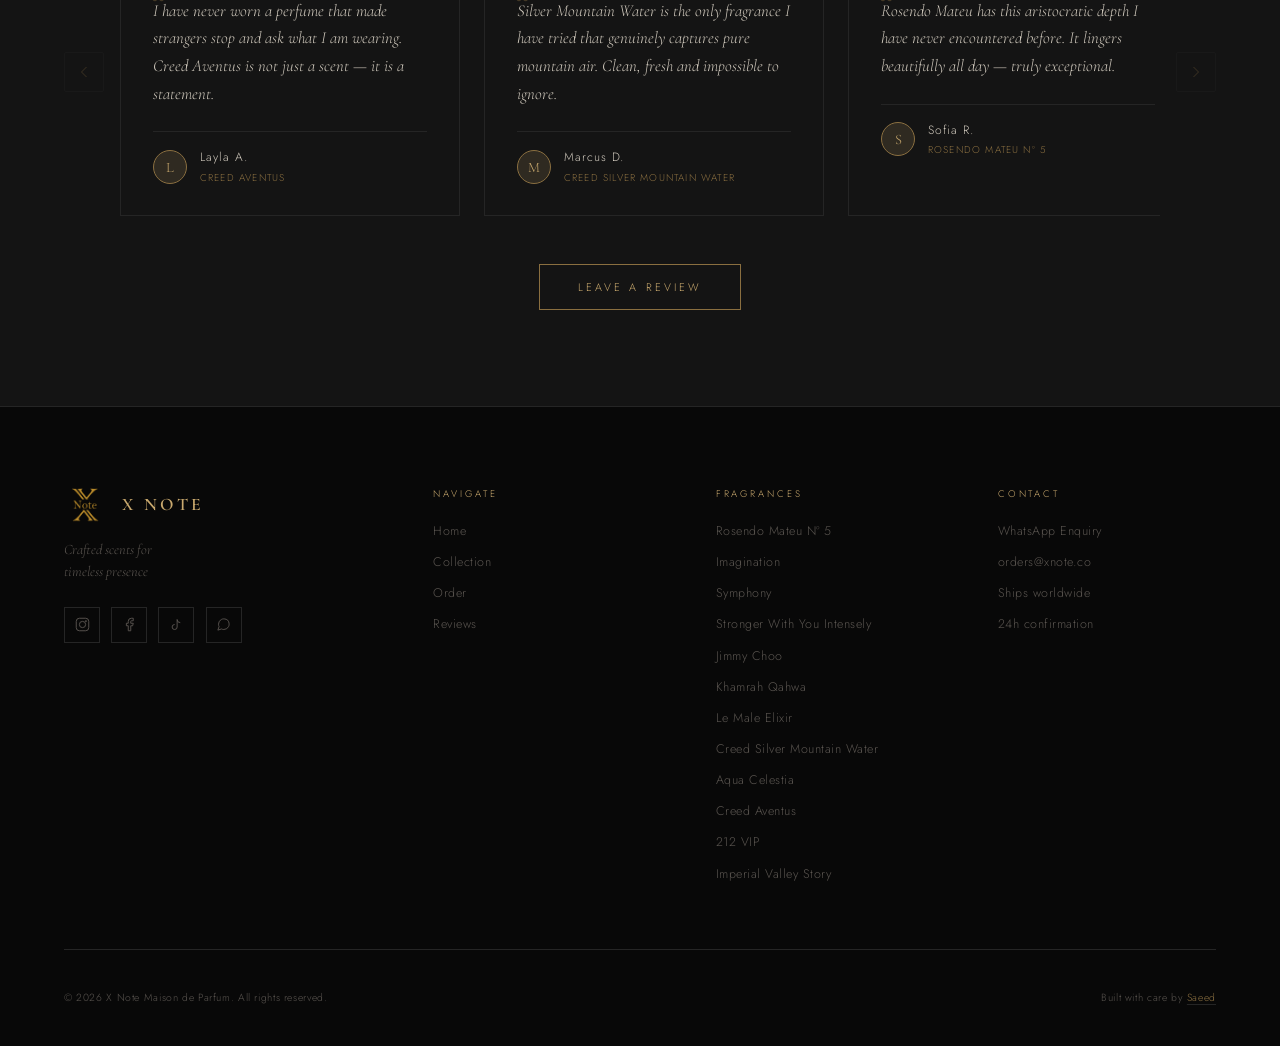
==== commit ad9e2287: "add fav page and, fix some bugs" ====
--- a/index.html
+++ b/index.html
@@ -12,6 +12,12 @@
         <link rel="stylesheet" href="css/nav.css"/>
         <link rel="stylesheet" href="css/products.css"/>
         <link rel="stylesheet" href="css/sections.css"/>
+        <style>
+          /* CRITICAL: mobile reveal override — must load before page renders */
+          @media (max-width: 900px) {
+            .reveal { opacity: 1 !important; transform: none !important; transition: none !important; }
+          }
+        </style>
     </head>
     <body>
         <div id="page-loader">
@@ -27,11 +33,14 @@
                 <div class="nav__links">
                     <a href="index.html"      class="nav__link" data-page="index.html">Home</a>
                     <a href="collection.html" class="nav__link" data-page="collection.html">Collection</a>
-                    <a href="cart.html"       class="nav__link" data-page="cart.html">Order</a>
                     <a href="about.html"      class="nav__link" data-page="about.html">About</a>
                     <a href="contact.html"    class="nav__link" data-page="contact.html">Contact</a>
                 </div>
                 <div class="nav__actions">
+                    <a href="favourites.html" class="nav__action-btn" aria-label="Favourites" id="nav-fav-btn">
+                        <svg viewBox="0 0 24 24" fill="none" stroke="currentColor" stroke-width="1.5"><path d="M20.84 4.61a5.5 5.5 0 0 0-7.78 0L12 5.67l-1.06-1.06a5.5 5.5 0 0 0-7.78 7.78l1.06 1.06L12 21.23l7.78-7.78 1.06-1.06a5.5 5.5 0 0 0 0-7.78z"/></svg>
+                        <span class="nav__heart-count" id="nav-fav-count" style="display:none">0</span>
+                    </a>
                     <button class="nav__action-btn" data-open-cart aria-label="Open cart">
                         <svg viewBox="0 0 24 24" fill="none" stroke="currentColor"><path d="M6 2 3 6v14a2 2 0 0 0 2 2h14a2 2 0 0 0 2-2V6l-3-4z"/><line x1="3" y1="6" x2="21" y2="6"/><path d="M16 10a4 4 0 0 1-8 0"/></svg>
                         <span class="nav__count" data-cart-count style="display:none">0</span>
@@ -43,10 +52,12 @@
         <div class="nav__mobile" id="mobile-menu">
             <a href="index.html"      class="nav__mobile-link" data-page="index.html">Home</a>
             <a href="collection.html" class="nav__mobile-link" data-page="collection.html">Collection</a>
-            <a href="cart.html"       class="nav__mobile-link" data-page="cart.html">Order</a>
             <a href="about.html"      class="nav__mobile-link" data-page="about.html">About</a>
             <a href="contact.html"    class="nav__mobile-link" data-page="contact.html">Contact</a>
             <div class="nav__mobile-actions">
+                <a href="favourites.html" class="nav__action-btn" aria-label="Favourites">
+                    <svg viewBox="0 0 24 24" fill="none" stroke="currentColor" stroke-width="1.5"><path d="M20.84 4.61a5.5 5.5 0 0 0-7.78 0L12 5.67l-1.06-1.06a5.5 5.5 0 0 0-7.78 7.78l1.06 1.06L12 21.23l7.78-7.78 1.06-1.06a5.5 5.5 0 0 0 0-7.78z"/></svg>
+                </a>
                 <button class="nav__action-btn" data-open-cart>
                     <svg viewBox="0 0 24 24" fill="none" stroke="currentColor"><path d="M6 2 3 6v14a2 2 0 0 0 2 2h14a2 2 0 0 0 2-2V6l-3-4z"/><line x1="3" y1="6" x2="21" y2="6"/><path d="M16 10a4 4 0 0 1-8 0"/></svg>
                     <span class="nav__count" data-cart-count style="display:none">0</span>
@@ -99,14 +110,16 @@
                     <h2 class="section-header__title reveal">Our <em>Signature</em> Collection</h2>
                     <p class="section-header__sub reveal">Five fragrances that define who we are — the ones that stop strangers and start conversations.</p>
                 </div>
-                <div class="sig-carousel sig-carousel--hover-arrows">
-                    <div class="sig-carousel__wrap">
-                        <div class="sig-carousel__track" id="signature-track"></div>
-                    </div>
-                    <button class="carousel-hover-btn carousel-hover-btn--left" id="sig-prev" aria-label="Previous">
+                <div class="sig-carousel-outer">
+                    <button class="carousel-edge-btn carousel-edge-btn--left" id="sig-prev" aria-label="Previous">
                         <svg viewBox="0 0 24 24" fill="none" stroke="currentColor"><polyline points="15 18 9 12 15 6"/></svg>
                     </button>
-                    <button class="carousel-hover-btn carousel-hover-btn--right" id="sig-next" aria-label="Next">
+                    <div class="sig-carousel sig-carousel--hover-arrows">
+                        <div class="sig-carousel__wrap">
+                            <div class="sig-carousel__track" id="signature-track"></div>
+                        </div>
+                    </div>
+                    <button class="carousel-edge-btn carousel-edge-btn--right" id="sig-next" aria-label="Next">
                         <svg viewBox="0 0 24 24" fill="none" stroke="currentColor"><polyline points="9 18 15 12 9 6"/></svg>
                     </button>
                 </div>
@@ -150,11 +163,11 @@
                     <p class="section-header__sub reveal">Thousands of moments captured in a bottle. Here are a few.</p>
                 </div>
                 <div class="testimonials__carousel-outer">
-                    <div class="testimonials__track-wrap reveal testimonials__track-wrap--hover">
+                    <button class="carousel-edge-btn carousel-edge-btn--left testimonials__hover-btn--prev" aria-label="Previous"><svg viewBox="0 0 24 24" fill="none" stroke="currentColor"><polyline points="15 18 9 12 15 6"/></svg></button>
+                    <div class="testimonials__track-wrap reveal">
                         <div class="testimonials__track"></div>
                     </div>
-                    <button class="carousel-hover-btn carousel-hover-btn--left testimonials__hover-btn--prev" aria-label="Previous"><svg viewBox="0 0 24 24" fill="none" stroke="currentColor"><polyline points="15 18 9 12 15 6"/></svg></button>
-                    <button class="carousel-hover-btn carousel-hover-btn--right testimonials__hover-btn--next" aria-label="Next"><svg viewBox="0 0 24 24" fill="none" stroke="currentColor"><polyline points="9 18 15 12 9 6"/></svg></button>
+                    <button class="carousel-edge-btn carousel-edge-btn--right testimonials__hover-btn--next" aria-label="Next"><svg viewBox="0 0 24 24" fill="none" stroke="currentColor"><polyline points="9 18 15 12 9 6"/></svg></button>
                 </div>
                 <div class="section-cta reveal">
                     <button class="btn btn--outline" onclick="XNOTE.ui.openReviewModal()">Leave a Review</button>
--- a/css/base.css
+++ b/css/base.css
@@ -210,17 +210,29 @@
 }
 
 /* Scroll Reveal */
-.reveal {
-  opacity: 0;
-  transform: translateY(28px);
-  transition:
-    opacity var(--t-slow) var(--ease),
-    transform var(--t-slow) var(--ease);
-}
-
-.reveal.is-visible {
-  opacity: 1;
-  transform: translateY(0);
+/* Reveal: hidden by default on DESKTOP only */
+@media (min-width: 901px) {
+  .reveal {
+    opacity: 0;
+    transform: translateY(28px);
+    transition:
+      opacity var(--t-slow) var(--ease),
+      transform var(--t-slow) var(--ease);
+  }
+  .reveal.is-visible {
+    opacity: 1;
+    transform: translateY(0);
+  }
+}
+
+/* Mobile: always visible, no animation */
+@media (max-width: 900px) {
+  .reveal,
+  .reveal.is-visible {
+    opacity: 1 !important;
+    transform: none !important;
+    transition: none !important;
+  }
 }
 
 /* Buttons */
@@ -504,3 +516,5 @@
 
 /* Smaller button variant */
 .btn--sm { padding: 0.55rem 1rem; font-size: 0.6rem; }
+
+
--- a/css/nav.css
+++ b/css/nav.css
@@ -277,3 +277,26 @@
 @media (max-width: 480px) {
   .nav { padding-inline: 1.5rem; }
 }
+
+/* ── Favourites heart badge ── */
+.nav__action-btn .nav__heart-count {
+  position: absolute;
+  top: -4px;
+  right: -4px;
+  width: 16px;
+  height: 16px;
+  background: var(--gold);
+  color: var(--obsidian);
+  font-size: 0.55rem;
+  font-weight: 400;
+  display: flex;
+  align-items: center;
+  justify-content: center;
+  border-radius: 50%;
+  transition: transform var(--t-fast) var(--ease-spring);
+}
+
+.nav__action-btn.fav-active svg {
+  fill: var(--gold);
+  stroke: var(--gold);
+}
--- a/css/products.css
+++ b/css/products.css
@@ -552,3 +552,42 @@
   font-size: 0.7rem;
   color: var(--muted);
 }
+
+/* ── Sticky collection controls ── */
+.collection-controls-sticky-wrapper {
+  position: sticky;
+  top: var(--nav-h);
+  z-index: 600;
+  background: var(--ink);
+  padding-block: 0.15rem;
+  border-bottom: 1px solid var(--border);
+  backdrop-filter: blur(8px);
+  -webkit-backdrop-filter: blur(8px);
+  margin-bottom: 0 !important;
+}
+
+/* ── Favourites page ── */
+.favourites-empty {
+  text-align: center;
+  padding: 6rem 2rem;
+  color: var(--ivory-dim);
+}
+.favourites-empty svg {
+  width: 56px;
+  height: 56px;
+  margin: 0 auto 1.5rem;
+  stroke: var(--gold);
+  opacity: 0.4;
+  display: block;
+}
+.favourites-empty__title {
+  font-family: var(--serif);
+  font-size: 1.6rem;
+  color: var(--ivory);
+  margin-bottom: 0.8rem;
+}
+.favourites-empty__sub {
+  font-size: 0.85rem;
+  letter-spacing: 0.04em;
+  opacity: 0.6;
+}
--- a/css/sections.css
+++ b/css/sections.css
@@ -843,6 +843,13 @@
   .about-strip__visual { aspect-ratio: 4 / 3; }
   .about-strip__text .section-header { text-align: center; }
   .about-strip__stats { justify-content: center; }
+  /* Ensure sections visible on smaller mobile */
+  #signature, #reviews,
+  .sig-carousel-outer, .testimonials__carousel-outer,
+  .section-header, .section-header__label, .section-header__title, .section-header__sub {
+    visibility: visible !important;
+    opacity: 1 !important;
+  }
 }
 
 /* Hero logo (replaces text title) */
@@ -882,10 +889,12 @@
 /* Cart page title */
 .cart-page__title {
   font-family: var(--serif);
-  font-size: clamp(2rem, 5vw, 4rem);
+  font-size: clamp(2.4rem, 5vw, 4.2rem);
   font-weight: 300;
   line-height: 1;
-  letter-spacing: 0.04em;
+  letter-spacing: 0.05em;
+  color: var(--ivory);
+  margin-bottom: 0;
 }
 
 /* Footer logo img */
@@ -1037,6 +1046,7 @@
   position: relative;
 }
 
+/* ── OLD hover-btn (kept for any other pages using it) ── */
 .carousel-hover-btn {
   position: absolute;
   top: 50%;
@@ -1070,25 +1080,88 @@
   stroke-width: 1;
 }
 
+/* ── NEW: sig-carousel-outer — wrapper that holds track + edge buttons ── */
+.sig-carousel-outer {
+  position: relative;
+  display: flex;
+  align-items: center;
+  gap: 0;
+}
+
+.sig-carousel-outer .sig-carousel {
+  flex: 1;
+  min-width: 0;
+}
+
+/* ── Shared edge button style (used in sig + testimonials) ── */
+.carousel-edge-btn {
+  flex-shrink: 0;
+  width: 40px;
+  height: 40px;
+  border: 1px solid var(--border);
+  background: none;
+  color: var(--gold-dim);
+  display: flex;
+  align-items: center;
+  justify-content: center;
+  cursor: pointer;
+  border-radius: 2px;
+  opacity: 0.35;
+  transition:
+    opacity var(--t-med) var(--ease),
+    color var(--t-med) var(--ease),
+    border-color var(--t-med) var(--ease),
+    background var(--t-fast) var(--ease);
+  z-index: 10;
+  pointer-events: auto;
+}
+
+.carousel-edge-btn svg {
+  width: 20px;
+  height: 20px;
+  stroke-width: 1.2;
+}
+
+.carousel-edge-btn--left  { margin-right: 1rem; }
+.carousel-edge-btn--right { margin-left: 1rem; }
+
+/* Show on container hover */
+.sig-carousel-outer:hover .carousel-edge-btn,
+.testimonials__carousel-outer:hover .carousel-edge-btn {
+  opacity: 0.7;
+}
+
+/* Full brightness when button itself is hovered */
+.carousel-edge-btn:hover {
+  opacity: 1;
+  color: var(--gold);
+  border-color: var(--gold-dim);
+  background: rgba(201,169,110,0.07);
+}
+
+/* ── Testimonials outer wrapper ── */
 .testimonials__carousel-outer {
   position: relative;
+  display: flex;
+  align-items: center;
+  gap: 0;
   overflow: visible;
 }
 
-.testimonials__carousel-outer .carousel-hover-btn--left  { left: -46px; }
-.testimonials__carousel-outer .carousel-hover-btn--right { right: -46px; }
-
-/* Show arrows on outer hover for testimonials */
-.testimonials__carousel-outer:hover .carousel-hover-btn {
-  opacity: 1;
-  pointer-events: auto;
-}
-
-/* Mobile scroll line for testimonials outer */
+.testimonials__carousel-outer .testimonials__track-wrap {
+  flex: 1;
+  min-width: 0;
+}
+
+.testimonials__carousel-outer .carousel-edge-btn--left  { margin-right: 1rem; }
+.testimonials__carousel-outer .carousel-edge-btn--right { margin-left: 1rem; }
+
+/* Mobile: hide edge buttons, show scroll line */
 @media (max-width: 699px) {
-  .testimonials__carousel-outer .carousel-hover-btn {
+  .carousel-edge-btn {
     display: none !important;
   }
+  .sig-carousel-outer::after,
   .testimonials__carousel-outer::after {
     content: '';
     display: block;
@@ -1097,6 +1170,25 @@
     background: linear-gradient(to right, transparent, var(--border-light) 20%, var(--border-light) 80%, transparent);
     width: 100%;
   }
+  /* Ensure sections remain visible on mobile */
+  #signature, #reviews,
+  .section-header, .section-header__label, .section-header__title, .section-header__sub,
+  .sig-carousel-outer, .testimonials__carousel-outer {
+    display: block !important;
+    visibility: visible !important;
+    opacity: 1 !important;
+    z-index: 1 !important;
+  }
+  /* Force min-height for section content on mobile */
+  .sig-carousel-outer, .testimonials__carousel-outer {
+    min-height: 200px !important;
+  }
+  /* Ensure track is visible */
+  .sig-carousel__track, .testimonials__track {
+    opacity: 1 !important;
+    visibility: visible !important;
+    z-index: 1 !important;
+  }
 }
 
 /* ═══════════════════════════════════════════════
@@ -1105,7 +1197,7 @@
 .wa-float {
   position: fixed;
   bottom: 2rem;
-  right: 2rem;
+  left: 2rem;
   width: 56px;
   height: 56px;
   border-radius: 50%;
@@ -1133,7 +1225,7 @@
 
 .wa-float__tooltip {
   position: absolute;
-  right: 66px;
+  left: 66px;
   background: rgba(10,10,10,0.92);
   color: var(--ivory);
   font-size: 0.72rem;
@@ -1143,7 +1235,7 @@
   white-space: nowrap;
   pointer-events: none;
   opacity: 0;
-  transform: translateX(6px);
+  transform: translateX(-6px);
   transition: opacity var(--t-med) var(--ease), transform var(--t-med) var(--ease);
 }
 
@@ -1353,16 +1445,6 @@
 }
 .star-input.active,
 .star-input:hover { color: var(--gold); }
-
-/* Show on section hover */
-.sig-carousel--hover-arrows:hover .carousel-hover-btn {
-  opacity: 1;
-  pointer-events: auto;
-}
-
-.carousel-hover-btn:hover {
-  color: var(--gold);
-}
 
 /* Mobile: hide arrows, show scroll indicator line */
 @media (max-width: 699px) {
@@ -1378,3 +1460,108 @@
     width: 100%;
   }
 }
+
+/* ═══════════════════════════════════════════════
+   COLLECTION SEARCH BAR
+════════════════════════════════════════════════ */
+.collection-controls {
+  display: flex;
+  flex-direction: column;
+  gap: 0.4rem;
+  margin-top: 0.2rem;
+  margin-bottom: 0.5rem;
+}
+
+.collection-search {
+  position: relative;
+  display: flex;
+  align-items: center;
+  max-width: 560px;
+  margin: 0 auto;
+  width: 100%;
+}
+
+.collection-search__icon {
+  position: absolute;
+  left: 0.75rem;
+  width: 13px;
+  height: 13px;
+  color: var(--muted);
+  pointer-events: none;
+  stroke-width: 1.5;
+  flex-shrink: 0;
+}
+
+.collection-search__input {
+  width: 100%;
+  background: var(--surface-2, #141414);
+  border: 1px solid var(--border);
+  color: var(--ivory);
+  font-family: var(--sans, 'Jost', sans-serif);
+  font-size: 0.72rem;
+  letter-spacing: 0.04em;
+  padding: 0.3rem 2rem 0.3rem 2rem;
+  outline: none;
+  border-radius: 2px;
+  transition: border-color var(--t-med) var(--ease);
+}
+
+.collection-search__input::placeholder {
+  color: var(--muted);
+}
+
+.collection-search__input:focus {
+  border-color: var(--gold-dim);
+}
+
+.collection-search__clear {
+  position: absolute;
+  right: 0.5rem;
+  width: 20px;
+  height: 20px;
+  background: none;
+  border: none;
+  color: var(--muted);
+  font-size: 1rem;
+  cursor: pointer;
+  display: flex;
+  align-items: center;
+  justify-content: center;
+  transition: color var(--t-fast);
+  padding: 0;
+}
+
+.collection-search__clear:hover {
+  color: var(--ivory);
+}
+
+.collection-controls .filter-tabs {
+  justify-content: center;
+}
+
+.collection-no-results {
+  text-align: center;
+  padding: 5rem 1rem;
+  color: var(--muted);
+}
+
+.collection-no-results__title {
+  font-family: var(--serif);
+  font-size: 1.4rem;
+  font-weight: 300;
+  color: var(--ivory-dim);
+  margin-bottom: 0.6rem;
+}
+
+.collection-no-results__sub {
+  font-size: 0.78rem;
+  letter-spacing: 0.06em;
+  line-height: 1.8;
+}
+
+@media (max-width: 699px) {
+  .collection-search__input {
+    font-size: 0.72rem;
+    padding: 0.4rem 2rem 0.4rem 2rem;
+  }
+}
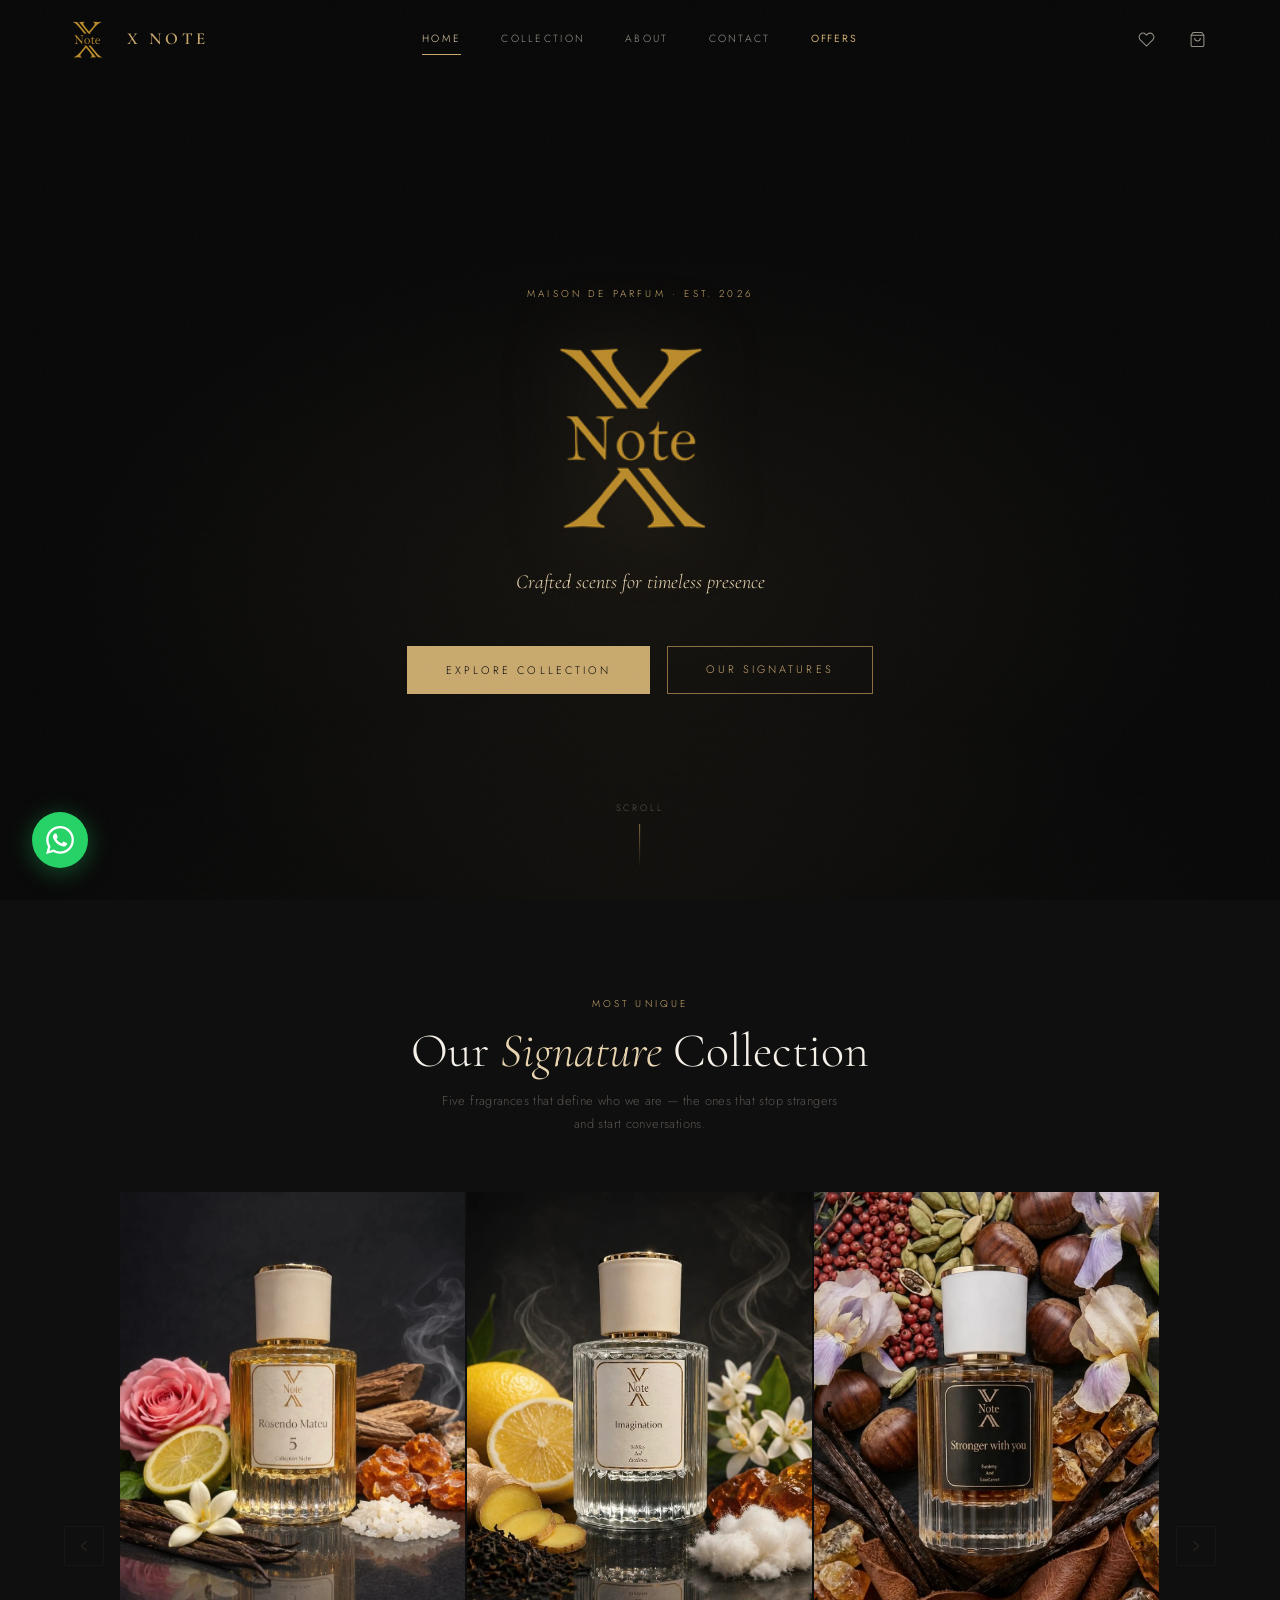
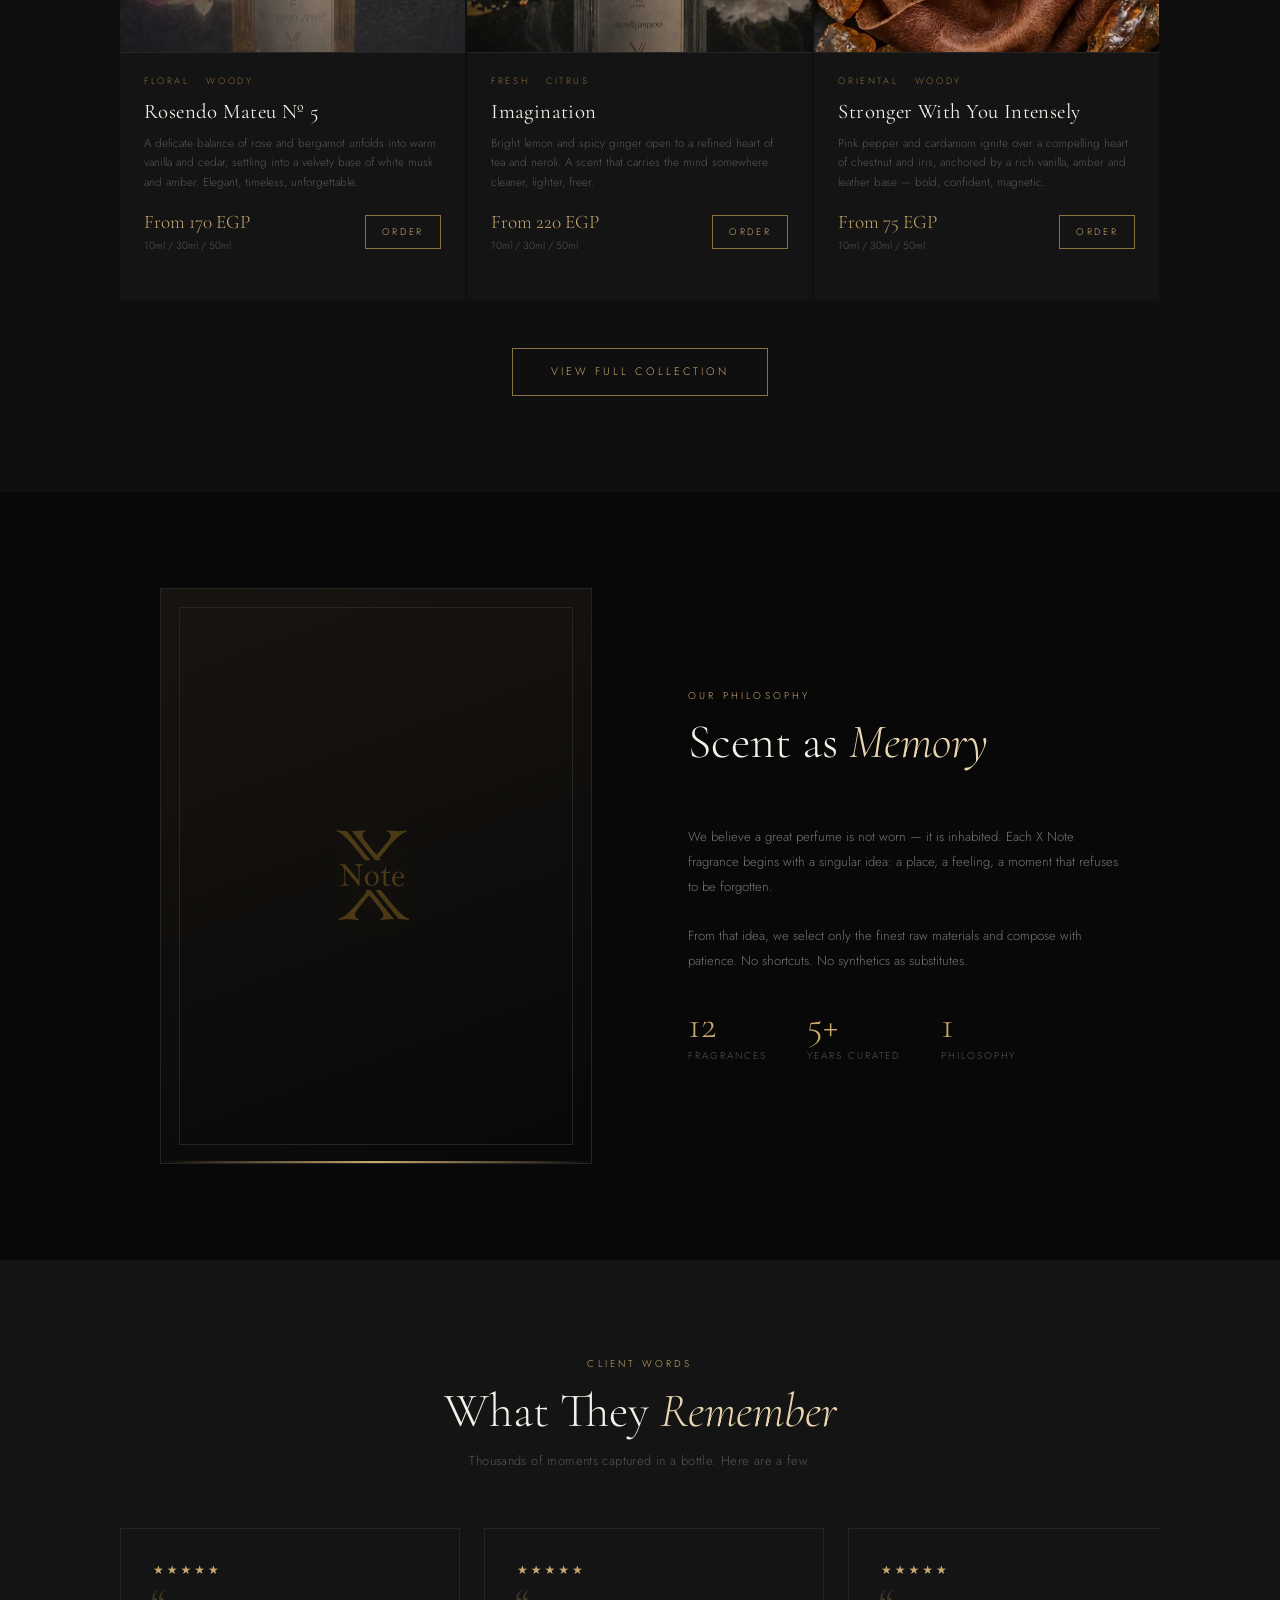
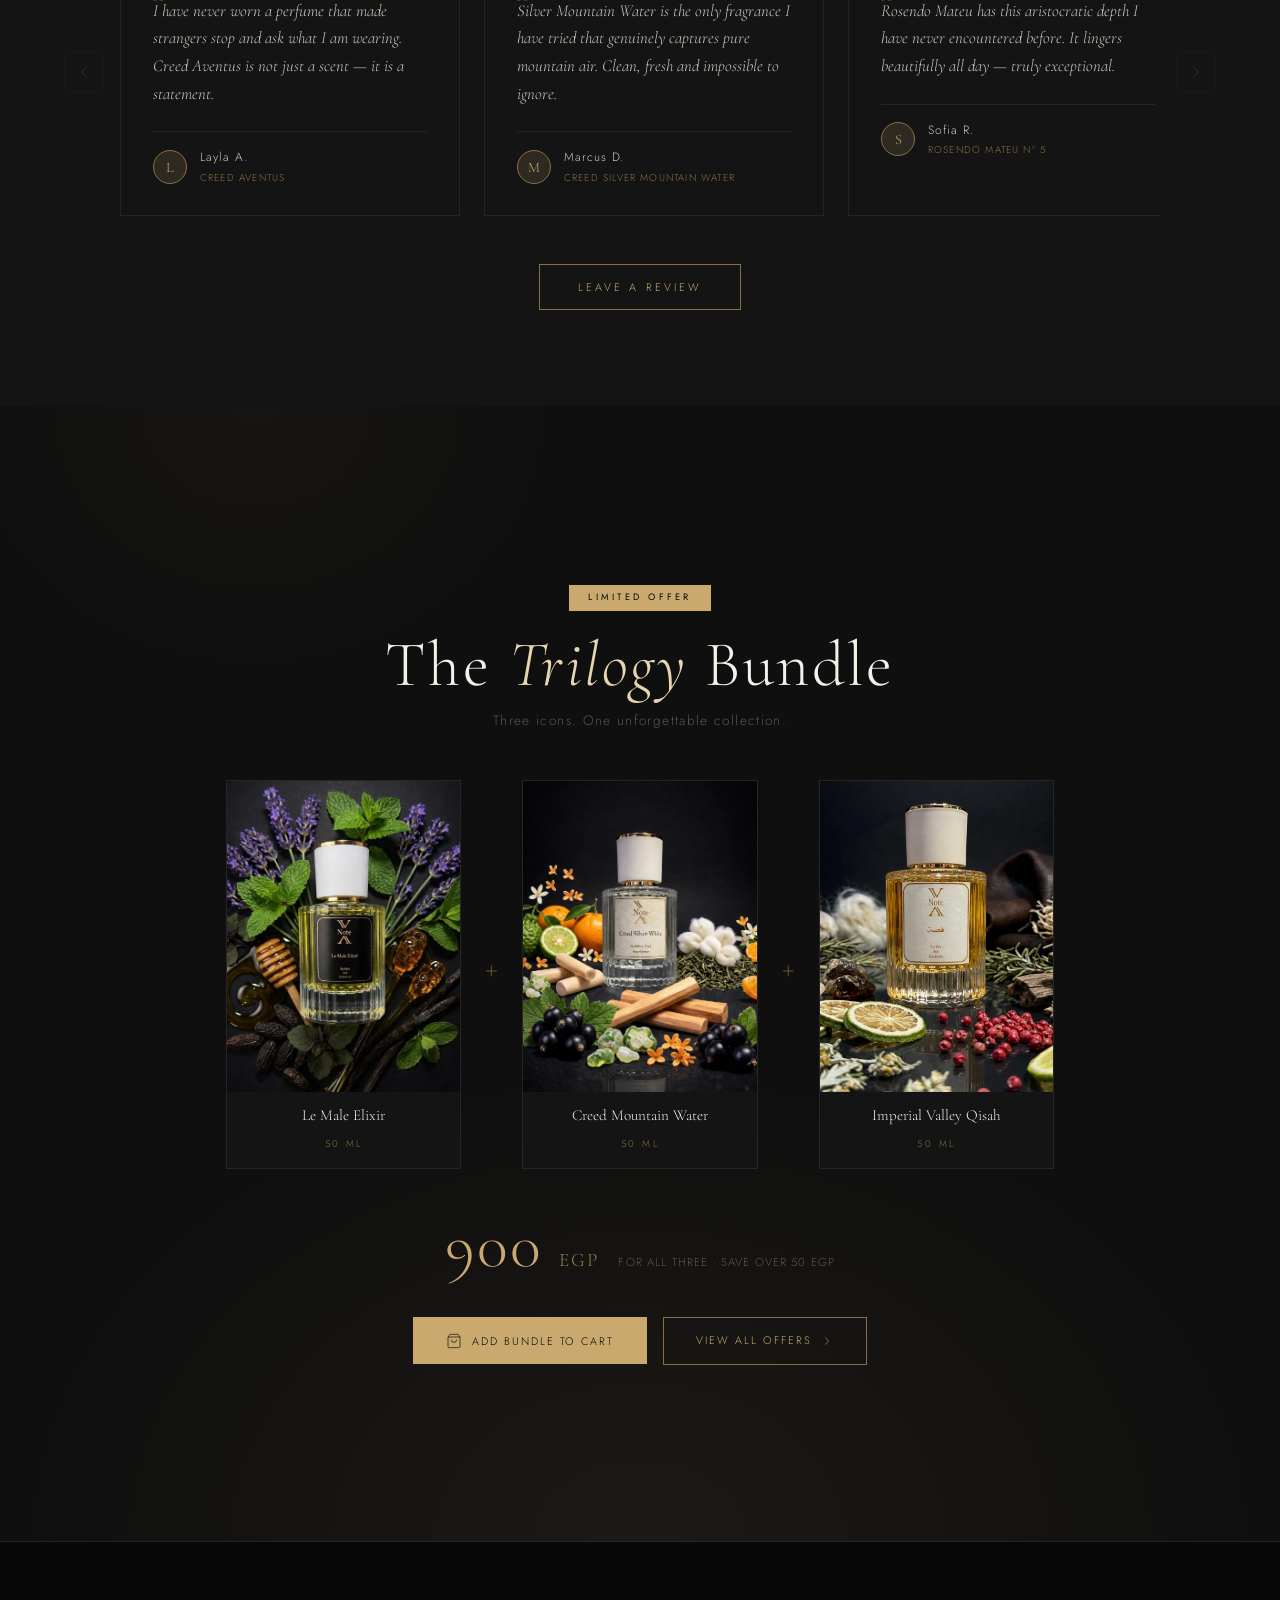
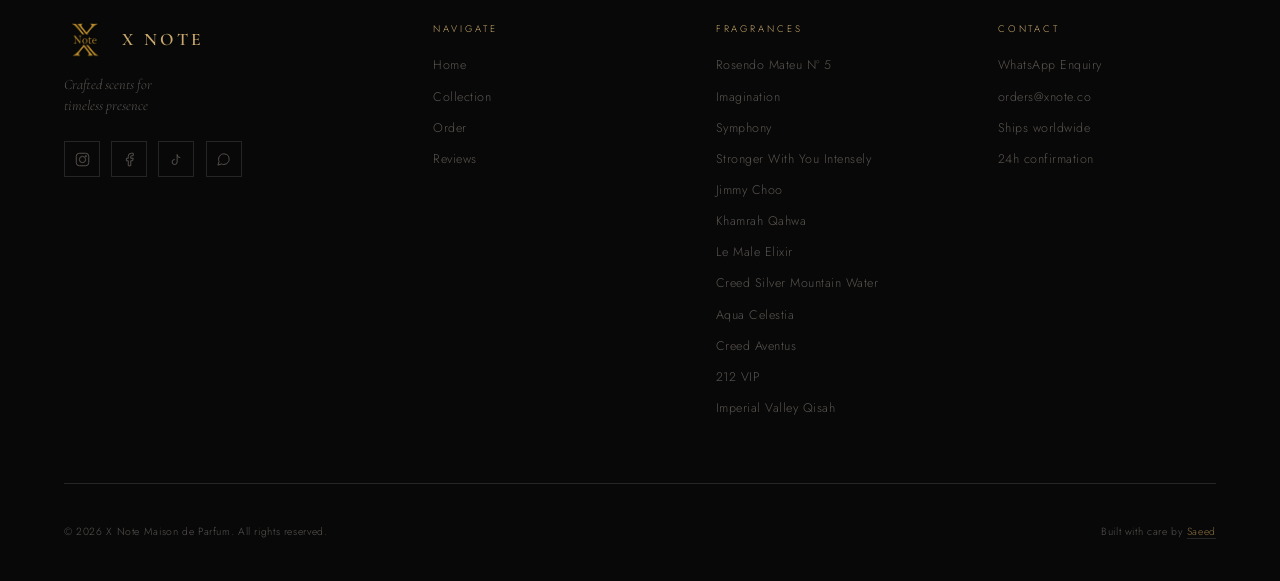
==== commit 3c50028c: "add offers page and stuff" ====
--- a/index.html
+++ b/index.html
@@ -35,6 +35,7 @@
                     <a href="collection.html" class="nav__link" data-page="collection.html">Collection</a>
                     <a href="about.html"      class="nav__link" data-page="about.html">About</a>
                     <a href="contact.html"    class="nav__link" data-page="contact.html">Contact</a>
+                    <a href="offers.html"      class="nav__link nav__link--offers" data-page="offers.html">Offers</a>
                 </div>
                 <div class="nav__actions">
                     <a href="favourites.html" class="nav__action-btn" aria-label="Favourites" id="nav-fav-btn">
@@ -54,6 +55,7 @@
             <a href="collection.html" class="nav__mobile-link" data-page="collection.html">Collection</a>
             <a href="about.html"      class="nav__mobile-link" data-page="about.html">About</a>
             <a href="contact.html"    class="nav__mobile-link" data-page="contact.html">Contact</a>
+            <a href="offers.html"      class="nav__mobile-link" data-page="offers.html">Offers</a>
             <div class="nav__mobile-actions">
                 <a href="favourites.html" class="nav__action-btn" aria-label="Favourites">
                     <svg viewBox="0 0 24 24" fill="none" stroke="currentColor" stroke-width="1.5"><path d="M20.84 4.61a5.5 5.5 0 0 0-7.78 0L12 5.67l-1.06-1.06a5.5 5.5 0 0 0-7.78 7.78l1.06 1.06L12 21.23l7.78-7.78 1.06-1.06a5.5 5.5 0 0 0 0-7.78z"/></svg>
@@ -171,6 +173,58 @@
                 </div>
                 <div class="section-cta reveal">
                     <button class="btn btn--outline" onclick="XNOTE.ui.openReviewModal()">Leave a Review</button>
+                </div>
+            </div>
+        </section>
+
+        <!-- ── Limited Offer Banner ── -->
+        <section class="section section--ink offer-banner" id="offer-banner">
+            <div class="container">
+                <div class="offer-banner__inner reveal">
+                    <div class="offer-banner__label">
+                        <span class="offer-banner__badge">Limited Offer</span>
+                    </div>
+                    <h2 class="offer-banner__title">The <em>Trilogy</em> Bundle</h2>
+                    <p class="offer-banner__sub">Three icons. One unforgettable collection.</p>
+                    <div class="offer-banner__items">
+                        <div class="offer-banner__item">
+                            <div class="offer-banner__item-img-wrap">
+                                <img src="./assets/images/Le Male Elixir.webp" alt="Le Male Elixir" class="offer-banner__item-img" id="offer-img-le-male"/>
+                            </div>
+                            <span class="offer-banner__item-name">Le Male Elixir</span>
+                            <span class="offer-banner__item-size">50 ml</span>
+                        </div>
+                        <div class="offer-banner__plus">+</div>
+                        <div class="offer-banner__item">
+                            <div class="offer-banner__item-img-wrap">
+                                <img src="./assets/images/Creed Mountain Water.webp" alt="Creed Mountain Water" class="offer-banner__item-img" id="offer-img-creed"/>
+                            </div>
+                            <span class="offer-banner__item-name">Creed Mountain Water</span>
+                            <span class="offer-banner__item-size">50 ml</span>
+                        </div>
+                        <div class="offer-banner__plus">+</div>
+                        <div class="offer-banner__item">
+                            <div class="offer-banner__item-img-wrap">
+                                <img src="./assets/images/story.webp" alt="Imperial Valley Qisah" class="offer-banner__item-img" id="offer-img-qisah"/>
+                            </div>
+                            <span class="offer-banner__item-name">Imperial Valley Qisah</span>
+                            <span class="offer-banner__item-size">50 ml</span>
+                        </div>
+                    </div>
+                    <div class="offer-banner__price-row">
+                        <span class="offer-banner__price">900 <span class="offer-banner__currency">EGP</span></span>
+                        <span class="offer-banner__price-note">for all three · Save over 50 EGP</span>
+                    </div>
+                    <div class="offer-banner__actions">
+                        <button class="btn btn--primary offer-banner__btn-cart" id="offer-add-to-cart" onclick="XNOTE_addOfferToCart()">
+                            <svg viewBox="0 0 24 24" fill="none" stroke="currentColor" width="16" height="16"><path d="M6 2 3 6v14a2 2 0 0 0 2 2h14a2 2 0 0 0 2-2V6l-3-4z"/><line x1="3" y1="6" x2="21" y2="6"/><path d="M16 10a4 4 0 0 1-8 0"/></svg>
+                            Add Bundle to Cart
+                        </button>
+                        <a href="offers.html" class="btn btn--outline offer-banner__btn-more">
+                            View All Offers
+                            <svg viewBox="0 0 24 24" fill="none" stroke="currentColor" width="14" height="14"><polyline points="9 18 15 12 9 6"/></svg>
+                        </a>
+                    </div>
                 </div>
             </div>
         </section>
@@ -285,6 +339,35 @@
         <script src="js/ui.js"></script>
         <script src="js/index.js"></script>
         <script>document.getElementById("footer-year").textContent=new Date().getFullYear();</script>
+        <script>
+        function XNOTE_addOfferToCart() {
+          var offerItems = [
+            { id: 'le-male-elixir',           size: '50ml' },
+            { id: 'creed-silver-mountain-water', size: '50ml' },
+            { id: 'imperial-valley-qisah',     size: '50ml' }
+          ];
+          offerItems.forEach(function(item) {
+            var prod = (XNOTE.products || []).find(function(p){ return p.id === item.id; });
+            if (prod && XNOTE.cart && XNOTE.cart.add) {
+              XNOTE.cart.add(prod, item.size);
+            }
+          });
+          /* Confirmation feedback on button */
+          var btn = document.getElementById('offer-add-to-cart');
+          if (btn) {
+            btn.textContent = '✓ Bundle Added!';
+            btn.style.background = 'var(--gold)';
+            btn.style.color = 'var(--obsidian)';
+            setTimeout(function(){
+              btn.innerHTML = '<svg viewBox="0 0 24 24" fill="none" stroke="currentColor" width="16" height="16"><path d="M6 2 3 6v14a2 2 0 0 0 2 2h14a2 2 0 0 0 2-2V6l-3-4z"/><line x1="3" y1="6" x2="21" y2="6"/><path d="M16 10a4 4 0 0 1-8 0"/></svg> Add Bundle to Cart';
+              btn.style.background = '';
+              btn.style.color = '';
+            }, 2200);
+          }
+          /* Open cart panel */
+          if (XNOTE.ui && XNOTE.ui.openCart) XNOTE.ui.openCart();
+        }
+        </script>
 
         <!-- Floating WhatsApp Button -->
         <a href="https://wa.me/201000000000" class="wa-float" target="_blank" rel="noopener" aria-label="Chat on WhatsApp" id="wa-float-btn">
--- a/css/nav.css
+++ b/css/nav.css
@@ -300,3 +300,14 @@
   fill: var(--gold);
   stroke: var(--gold);
 }
+
+/* Offers nav link — gold highlight */
+.nav__link--offers {
+  color: var(--gold) !important;
+  opacity: 1 !important;
+  font-weight: 400;
+  letter-spacing: 0.18em;
+}
+.nav__link--offers::after {
+  background: var(--gold) !important;
+}
--- a/css/products.css
+++ b/css/products.css
@@ -374,7 +374,7 @@
   gap: 0.4rem;
   flex-wrap: wrap;
   justify-content: center;
-  margin-bottom: 3rem;
+  margin-bottom: 1rem;
 }
 
 .filter-tab {
@@ -591,3 +591,17 @@
   letter-spacing: 0.04em;
   opacity: 0.6;
 }
+
+/* ── Favourites grid — responsive, sensible card widths ── */
+.products-grid--fav {
+  grid-template-columns: repeat(3, 1fr);
+}
+@media (max-width: 1100px) {
+  .products-grid--fav { grid-template-columns: repeat(3, 1fr); }
+}
+@media (max-width: 860px) {
+  .products-grid--fav { grid-template-columns: repeat(2, 1fr); }
+}
+@media (max-width: 520px) {
+  .products-grid--fav { grid-template-columns: 1fr; }
+}
--- a/css/sections.css
+++ b/css/sections.css
@@ -1565,3 +1565,495 @@
     padding: 0.4rem 2rem 0.4rem 2rem;
   }
 }
+
+/* ── Collection page: tighten search → tabs gap ── */
+.collection-controls .filter-tabs {
+  margin-top: 1.2rem;
+  margin-bottom: 0.6rem;
+}
+.collection-controls-sticky-wrapper {
+  padding-block: 1rem 0.6rem !important;
+}
+
+/* ═══════════════════════════════════════════════
+   OFFER BANNER — Home page bundle section
+   ═══════════════════════════════════════════════ */
+.offer-banner {
+  position: relative;
+  overflow: hidden;
+}
+
+.offer-banner::before {
+  content: '';
+  position: absolute;
+  inset: 0;
+  background:
+    radial-gradient(ellipse 70% 60% at 50% 100%, rgba(201,169,110,0.07) 0%, transparent 70%),
+    radial-gradient(ellipse 40% 40% at 20% 0%, rgba(201,169,110,0.04) 0%, transparent 60%);
+  pointer-events: none;
+}
+
+.offer-banner__inner {
+  text-align: center;
+  padding: 5rem 1rem;
+  max-width: 860px;
+  margin: 0 auto;
+  position: relative;
+}
+
+.offer-banner__label {
+  margin-bottom: 1.2rem;
+}
+
+.offer-banner__badge {
+  display: inline-block;
+  font-family: var(--sans);
+  font-size: 0.58rem;
+  letter-spacing: 0.35em;
+  text-transform: uppercase;
+  color: var(--obsidian);
+  background: var(--gold);
+  padding: 0.35rem 1.2rem;
+  font-weight: 400;
+}
+
+.offer-banner__title {
+  font-family: var(--serif);
+  font-size: clamp(2.2rem, 5vw, 4rem);
+  font-weight: 300;
+  color: var(--ivory);
+  line-height: 1.1;
+  letter-spacing: 0.04em;
+  margin-bottom: 0.6rem;
+}
+
+.offer-banner__sub {
+  font-size: 0.85rem;
+  color: var(--muted);
+  letter-spacing: 0.1em;
+  margin-bottom: 3rem;
+}
+
+.offer-banner__items {
+  display: flex;
+  align-items: center;
+  justify-content: center;
+  gap: 1.5rem;
+  flex-wrap: wrap;
+  margin-bottom: 2.8rem;
+}
+
+.offer-banner__item {
+  display: flex;
+  flex-direction: column;
+  align-items: center;
+  gap: 0.7rem;
+  border: 1px solid var(--border);
+  background: var(--surface);
+  min-width: 180px;
+  max-width: 240px;
+  flex: 1;
+  position: relative;
+  overflow: hidden;
+  transition: border-color 0.3s ease, transform 0.3s ease;
+}
+
+.offer-banner__item:hover {
+  border-color: var(--gold-dim);
+  transform: translateY(-4px);
+}
+
+.offer-banner__item-name,
+.offer-banner__item-size {
+  padding-inline: 1rem;
+}
+
+.offer-banner__item-size {
+  padding-bottom: 1rem;
+}
+
+.offer-banner__item-img-wrap {
+  width: 100%;
+  aspect-ratio: 3 / 4;
+  background: radial-gradient(ellipse at 50% 70%, #1c1710 0%, var(--obsidian) 100%);
+  overflow: hidden;
+  display: flex;
+  align-items: center;
+  justify-content: center;
+  margin-bottom: 0.2rem;
+}
+
+.offer-banner__item-img {
+  width: 100%;
+  height: 100%;
+  object-fit: cover;
+  display: block;
+  transition: transform 0.5s ease;
+}
+
+.offer-banner__item:hover .offer-banner__item-img {
+  transform: scale(1.04);
+}
+
+/* Hide broken/empty img — keep the dark bg visible */
+.offer-banner__item-img[src=""] {
+  opacity: 0;
+}
+
+.offer-banner__item-name {
+  font-family: var(--serif);
+  font-size: 0.95rem;
+  color: var(--ivory);
+  text-align: center;
+  line-height: 1.3;
+}
+
+.offer-banner__item-size {
+  font-size: 0.6rem;
+  letter-spacing: 0.25em;
+  text-transform: uppercase;
+  color: var(--gold-dim);
+}
+
+.offer-banner__plus {
+  font-family: var(--serif);
+  font-size: 2rem;
+  color: var(--gold-dim);
+  opacity: 0.6;
+  line-height: 1;
+  padding-bottom: 1rem;
+}
+
+.offer-banner__price-row {
+  display: flex;
+  align-items: baseline;
+  justify-content: center;
+  gap: 1.2rem;
+  margin-bottom: 2.4rem;
+  flex-wrap: wrap;
+}
+
+.offer-banner__price {
+  font-family: var(--serif);
+  font-size: clamp(2.5rem, 5vw, 4rem);
+  font-weight: 300;
+  color: var(--gold);
+  line-height: 1;
+  letter-spacing: 0.03em;
+}
+
+.offer-banner__currency {
+  font-size: 1.2rem;
+  opacity: 0.7;
+}
+
+.offer-banner__price-note {
+  font-size: 0.72rem;
+  letter-spacing: 0.1em;
+  color: var(--muted);
+  text-transform: uppercase;
+}
+
+.offer-banner__actions {
+  display: flex;
+  align-items: center;
+  justify-content: center;
+  gap: 1rem;
+  flex-wrap: wrap;
+}
+
+.offer-banner__btn-cart {
+  display: flex;
+  align-items: center;
+  gap: 0.6rem;
+  padding: 0.9rem 2rem;
+  font-size: 0.68rem;
+  letter-spacing: 0.18em;
+  transition: background 0.3s ease, color 0.3s ease;
+}
+
+.offer-banner__btn-more {
+  display: flex;
+  align-items: center;
+  gap: 0.5rem;
+  padding: 0.9rem 2rem;
+  font-size: 0.68rem;
+  letter-spacing: 0.18em;
+}
+
+@media (max-width: 640px) {
+  .offer-banner__items { gap: 1rem; }
+  .offer-banner__item  { min-width: 130px; padding: 1.4rem 1.2rem; }
+  .offer-banner__plus  { font-size: 1.4rem; padding-bottom: 0.5rem; }
+  .offer-banner__actions { flex-direction: column; }
+  .offer-banner__btn-cart,
+  .offer-banner__btn-more { width: 100%; justify-content: center; }
+}
+
+/* ═══════════════════════════════════════════════
+   CART PAGE — "You Might Be Interested" section
+   ═══════════════════════════════════════════════ */
+.cart-interest {
+  border-top: 1px solid var(--border);
+}
+
+.cart-interest .section-header {
+  text-align: center;
+  margin-bottom: 2rem;
+}
+
+.cart-interest .sig-carousel__track .product-card {
+  width: clamp(220px, 22vw, 280px);
+}
+
+/* ═══════════════════════════════════════════════
+   OFFERS PAGE
+   ═══════════════════════════════════════════════ */
+.offers-page__grid {
+  display: grid;
+  grid-template-columns: 1fr 320px;
+  gap: 2rem;
+  align-items: start;
+}
+
+/* Featured offer card */
+.offer-card--featured {
+  background: var(--surface);
+  border: 1px solid var(--border);
+  padding: 3rem;
+}
+
+.offer-card__label-wrap {
+  display: flex;
+  align-items: center;
+  gap: 1rem;
+  margin-bottom: 1.5rem;
+}
+
+.offer-card__badge {
+  display: inline-block;
+  font-family: var(--sans);
+  font-size: 0.56rem;
+  letter-spacing: 0.32em;
+  text-transform: uppercase;
+  color: var(--obsidian);
+  background: var(--gold);
+  padding: 0.3rem 1rem;
+}
+
+.offer-card__savings {
+  font-size: 0.62rem;
+  letter-spacing: 0.2em;
+  text-transform: uppercase;
+  color: #6bbf7a;
+  background: rgba(107, 191, 122, 0.08);
+  border: 1px solid rgba(107, 191, 122, 0.2);
+  padding: 0.3rem 0.8rem;
+}
+
+.offer-card__title {
+  font-family: var(--serif);
+  font-size: clamp(2rem, 4vw, 3.2rem);
+  font-weight: 300;
+  color: var(--ivory);
+  line-height: 1.1;
+  letter-spacing: 0.03em;
+  margin-bottom: 1rem;
+}
+
+.offer-card__desc {
+  font-size: 0.82rem;
+  color: var(--muted);
+  line-height: 1.85;
+  max-width: 560px;
+  margin-bottom: 2.5rem;
+  letter-spacing: 0.04em;
+}
+
+.offer-card__items {
+  margin-bottom: 2.5rem;
+}
+
+.offer-card__item {
+  display: flex;
+  align-items: flex-start;
+  gap: 1.5rem;
+  padding: 1.5rem 0;
+}
+
+.offer-card__divider {
+  height: 1px;
+  background: var(--border);
+}
+
+.offer-card__item-number {
+  font-family: var(--serif);
+  font-size: 2.2rem;
+  font-weight: 300;
+  color: var(--gold-dim);
+  opacity: 0.4;
+  min-width: 48px;
+  line-height: 1;
+  padding-top: 0.2rem;
+}
+
+.offer-card__item-info {
+  display: flex;
+  flex-direction: column;
+  gap: 0.3rem;
+}
+
+.offer-card__item-name {
+  font-family: var(--serif);
+  font-size: 1.2rem;
+  font-weight: 400;
+  color: var(--ivory);
+  letter-spacing: 0.02em;
+}
+
+.offer-card__item-meta {
+  font-size: 0.6rem;
+  letter-spacing: 0.22em;
+  text-transform: uppercase;
+  color: var(--gold-dim);
+}
+
+.offer-card__item-desc {
+  font-size: 0.78rem;
+  color: var(--muted);
+  line-height: 1.65;
+  margin-top: 0.2rem;
+}
+
+.offer-card__footer {
+  border-top: 1px solid var(--border);
+  padding-top: 2rem;
+  display: flex;
+  align-items: center;
+  gap: 2rem;
+  flex-wrap: wrap;
+}
+
+.offer-card__price-block {
+  display: flex;
+  flex-direction: column;
+  gap: 0.3rem;
+}
+
+.offer-card__price {
+  font-family: var(--serif);
+  font-size: clamp(2.2rem, 4vw, 3rem);
+  font-weight: 300;
+  color: var(--gold);
+  line-height: 1;
+}
+
+.offer-card__currency {
+  font-size: 1.1rem;
+  opacity: 0.65;
+}
+
+.offer-card__price-note {
+  font-size: 0.62rem;
+  letter-spacing: 0.15em;
+  text-transform: uppercase;
+  color: var(--muted);
+}
+
+.offer-card__actions {
+  display: flex;
+  gap: 0.8rem;
+  flex-wrap: wrap;
+}
+
+.offer-card__btn {
+  display: flex;
+  align-items: center;
+  gap: 0.6rem;
+}
+
+/* Side panel */
+.offer-card__side {
+  display: flex;
+  flex-direction: column;
+  gap: 0;
+  background: var(--surface);
+  border: 1px solid var(--border);
+  overflow: hidden;
+  position: sticky;
+  top: calc(var(--nav-h) + 1rem);
+}
+
+.offer-side__block {
+  padding: 2rem 1.8rem;
+  border-bottom: 1px solid var(--border);
+}
+
+.offer-side__icon {
+  color: var(--gold);
+  opacity: 0.7;
+  margin-bottom: 0.8rem;
+}
+
+.offer-side__title {
+  font-family: var(--serif);
+  font-size: 1rem;
+  color: var(--ivory);
+  margin-bottom: 0.5rem;
+}
+
+.offer-side__desc {
+  font-size: 0.75rem;
+  color: var(--muted);
+  line-height: 1.7;
+  letter-spacing: 0.03em;
+}
+
+.offer-side__wa {
+  display: flex;
+  align-items: center;
+  justify-content: center;
+  gap: 0.6rem;
+  border: none;
+  border-top: 1px solid var(--border);
+  background: rgba(37, 211, 102, 0.06);
+  color: #25D366;
+  padding: 1.4rem;
+  font-size: 0.65rem;
+  letter-spacing: 0.2em;
+  text-decoration: none;
+  transition: background 0.2s ease;
+  width: 100%;
+}
+
+.offer-side__wa:hover {
+  background: rgba(37, 211, 102, 0.12);
+  color: #25D366;
+}
+
+@media (max-width: 900px) {
+  .offers-page__grid {
+    grid-template-columns: 1fr;
+  }
+  .offer-card__side {
+    position: static;
+  }
+  .offer-card--featured {
+    padding: 2rem 1.5rem;
+  }
+}
+
+@media (max-width: 580px) {
+  .offer-card__footer {
+    flex-direction: column;
+    align-items: flex-start;
+  }
+  .offer-card__actions {
+    flex-direction: column;
+    width: 100%;
+  }
+  .offer-card__actions .btn {
+    width: 100%;
+    justify-content: center;
+  }
+}
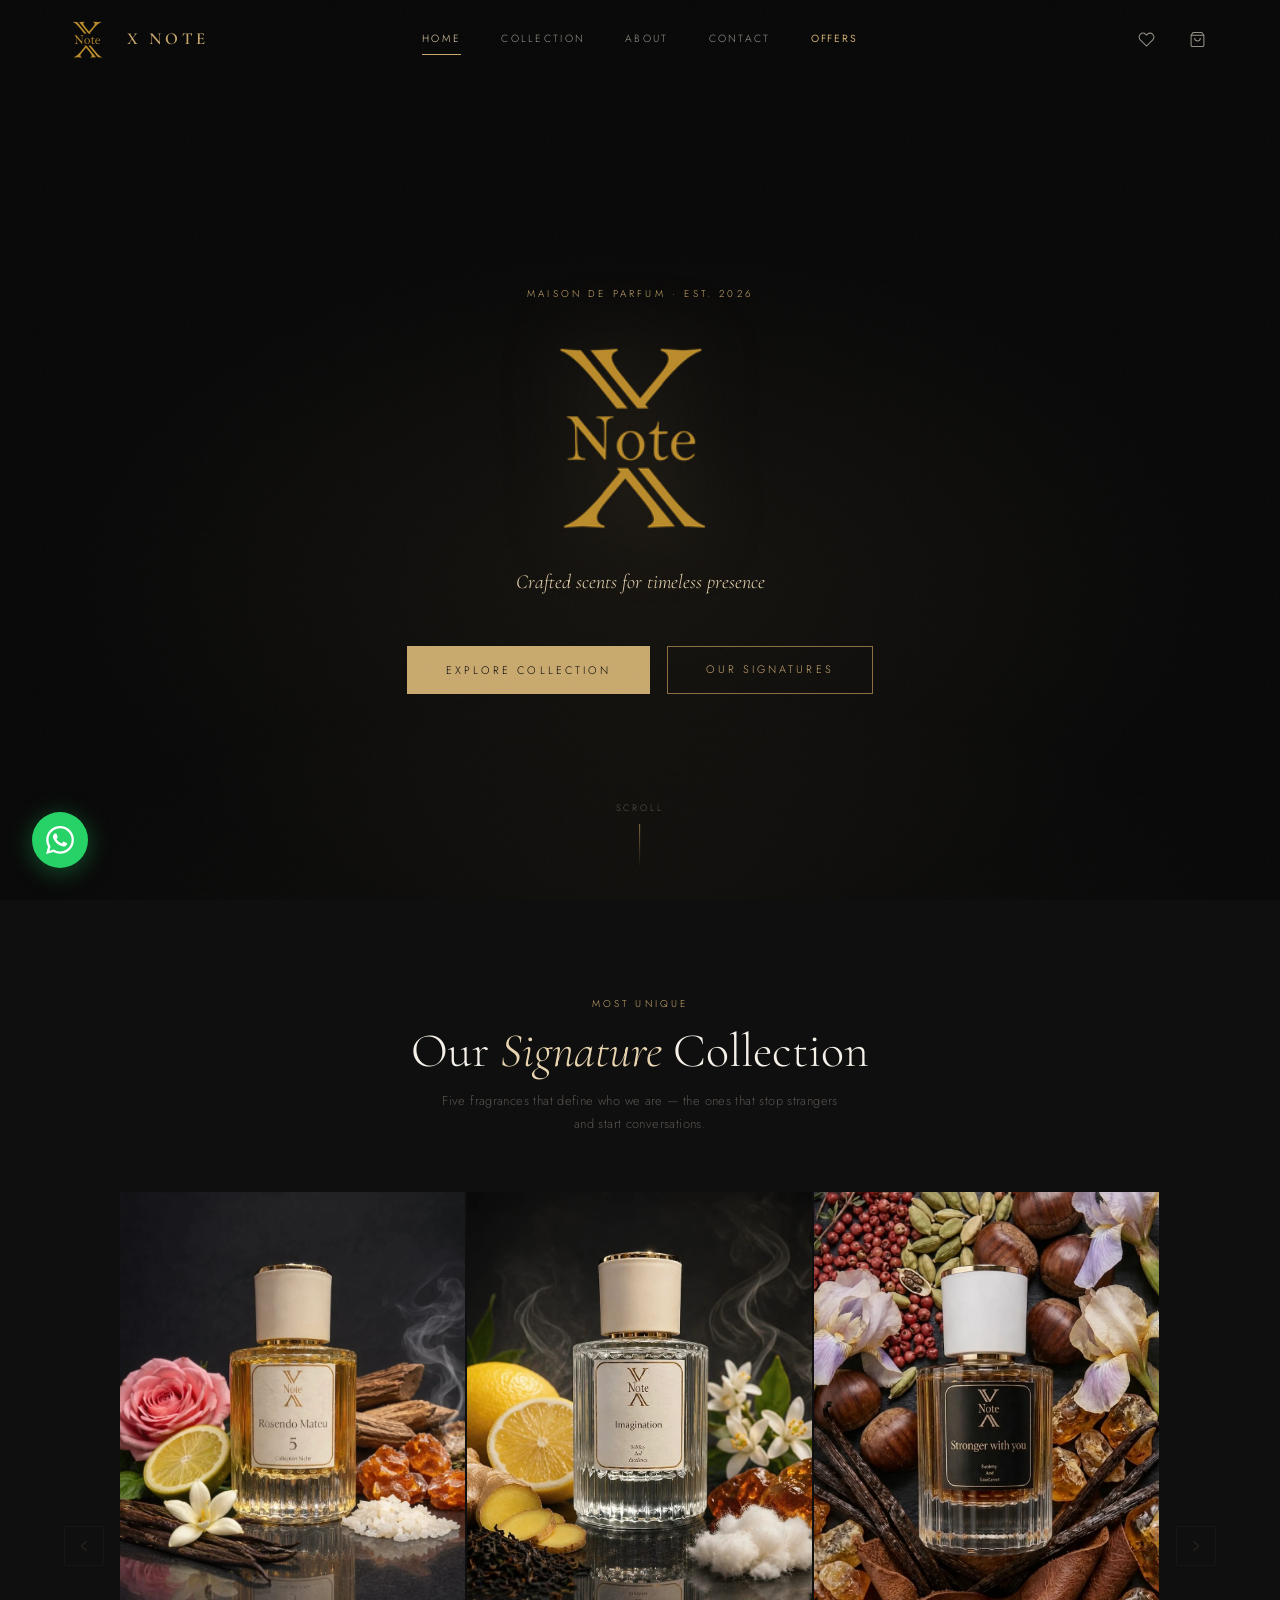
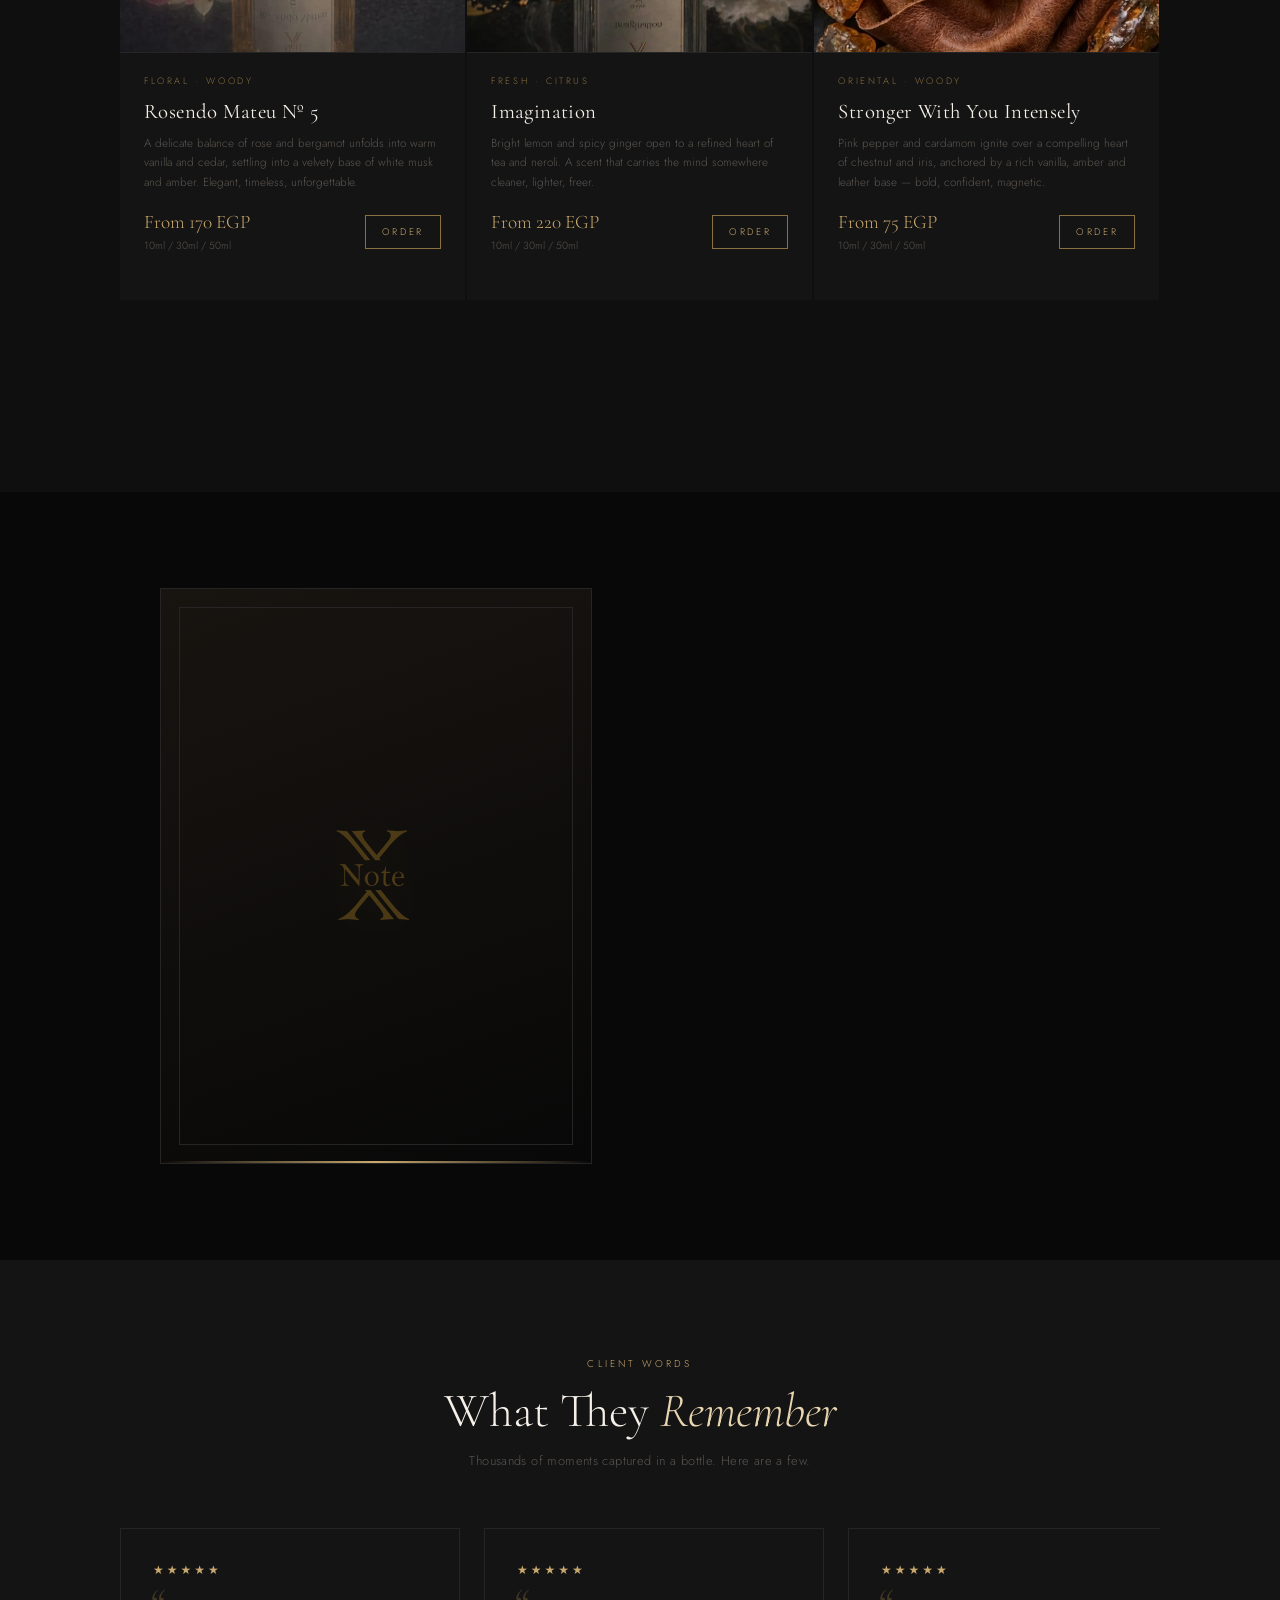
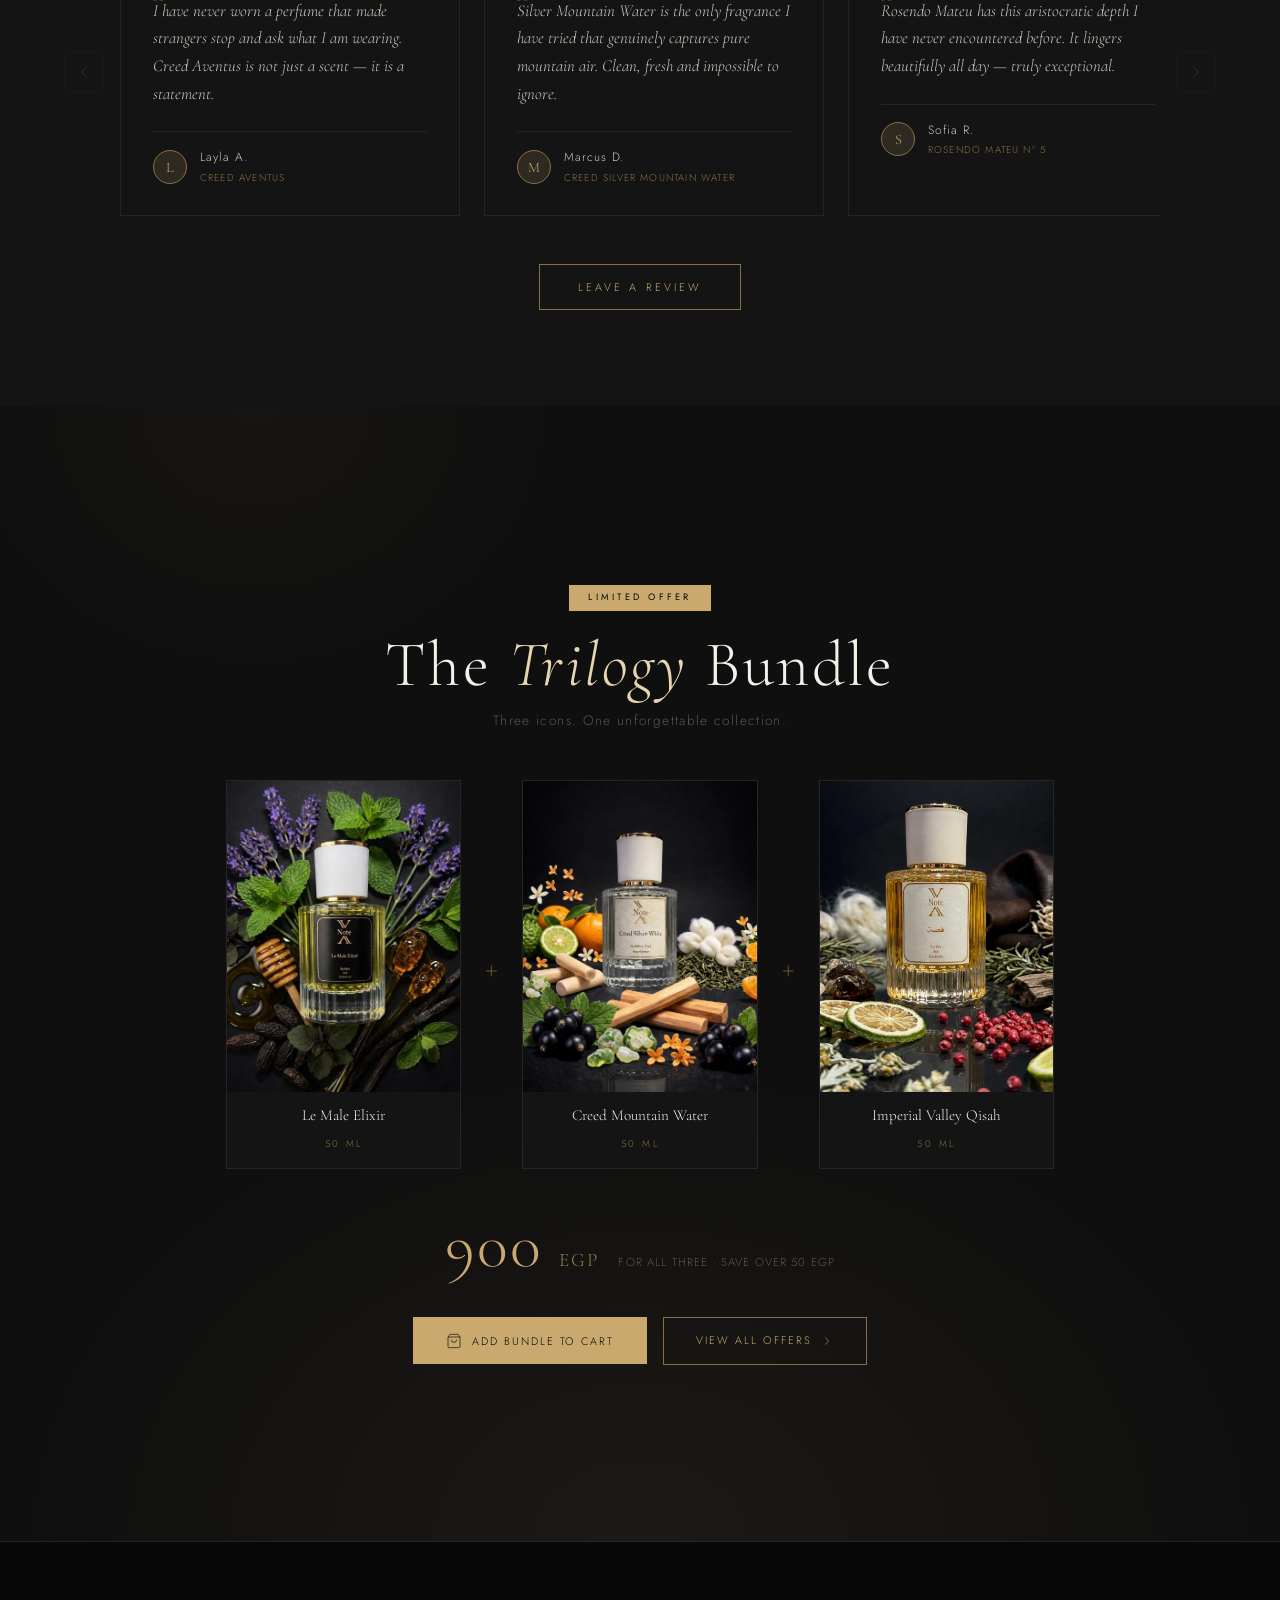
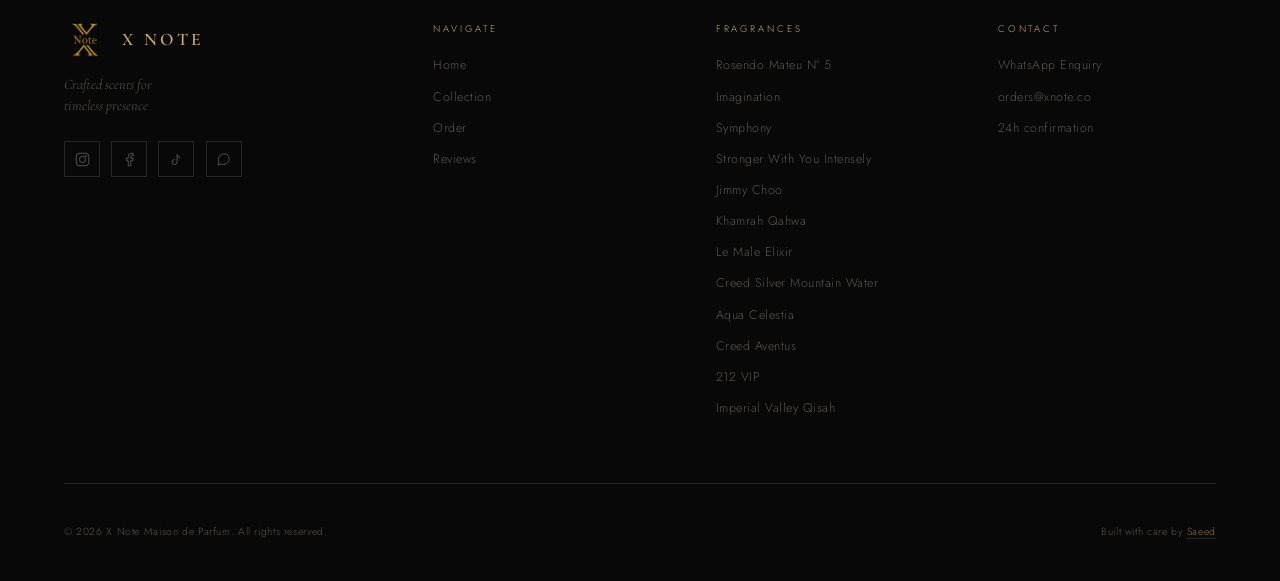
==== commit 8ea4db8c: "remove unaccurate info" ====
--- a/index.html
+++ b/index.html
@@ -324,7 +324,6 @@
                     <div class="footer__links">
                         <a href="https://wa.me/XNOTE_WA" class="footer__link" target="_blank" rel="noopener">WhatsApp Enquiry</a>
                         <span class="footer__link">orders@xnote.co</span>
-                        <span class="footer__link">Ships worldwide</span>
                         <span class="footer__link">24h confirmation</span>
                     </div>
                 </div>
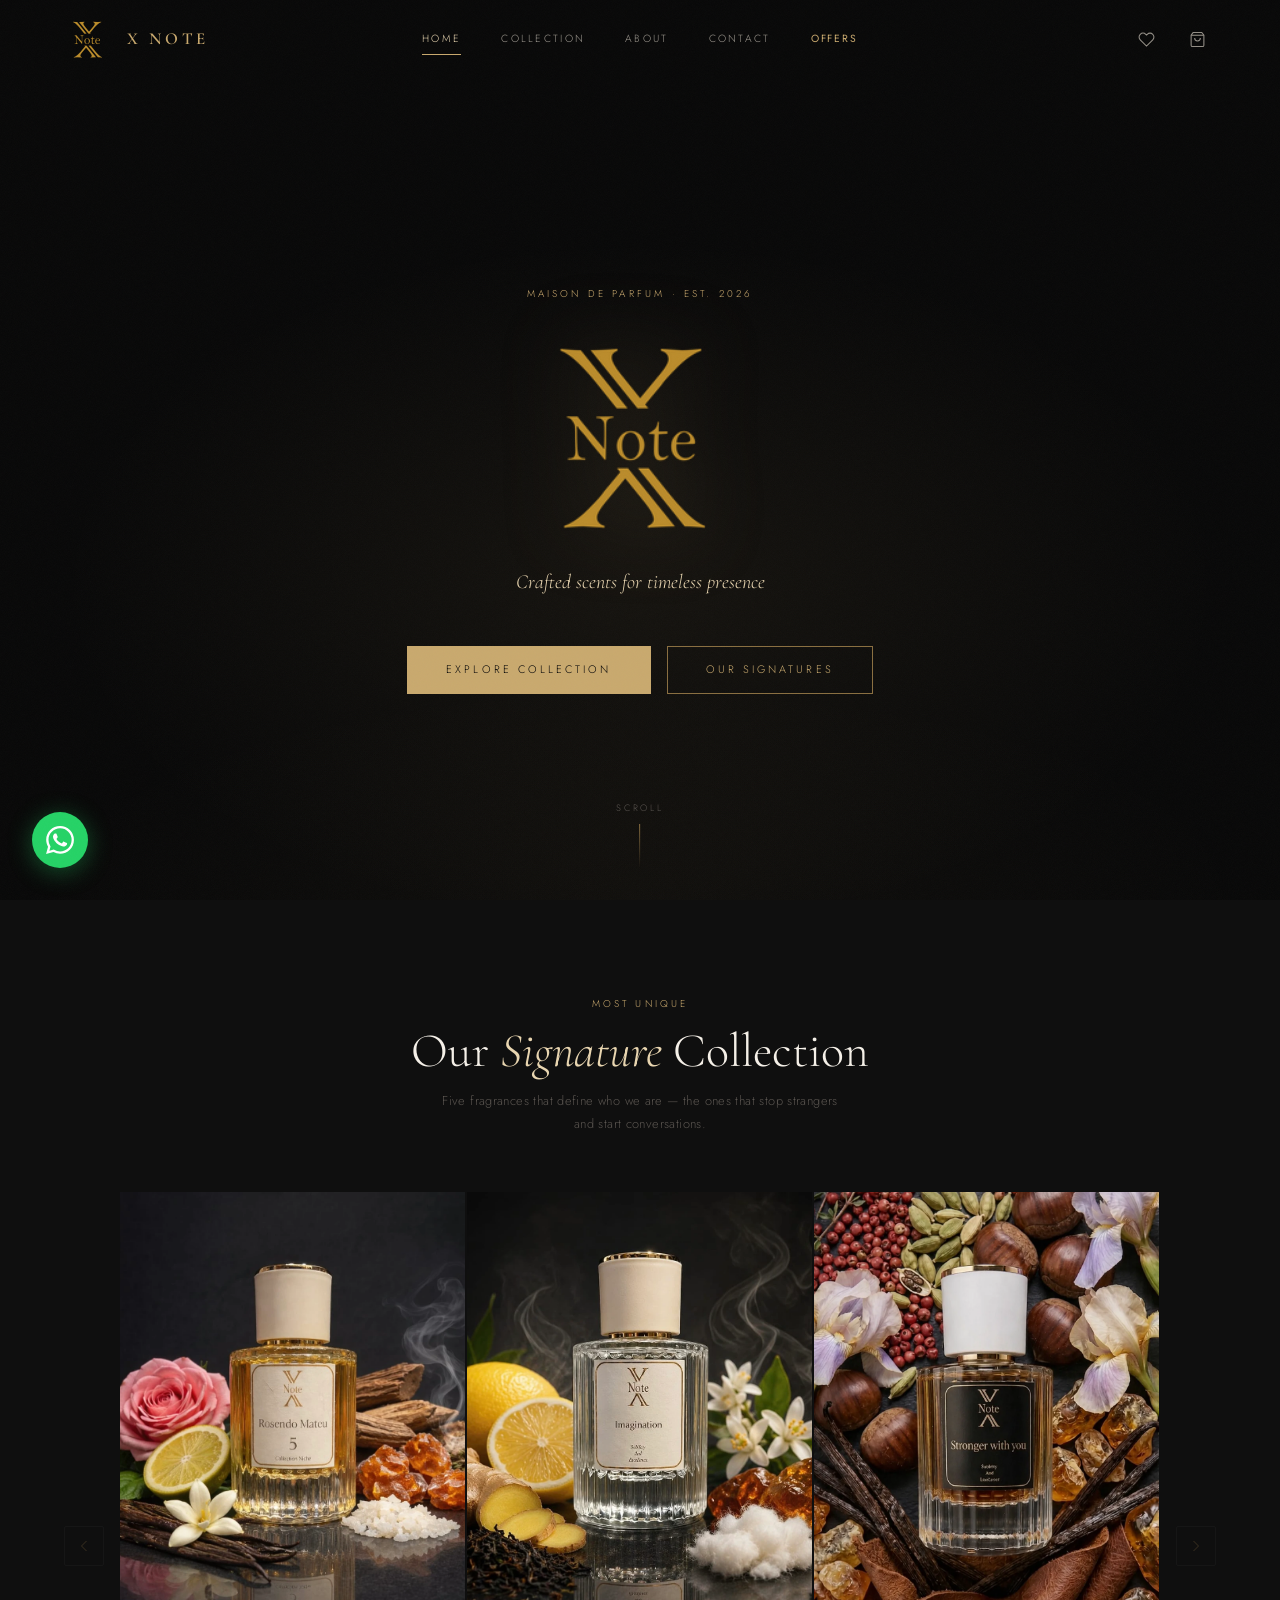
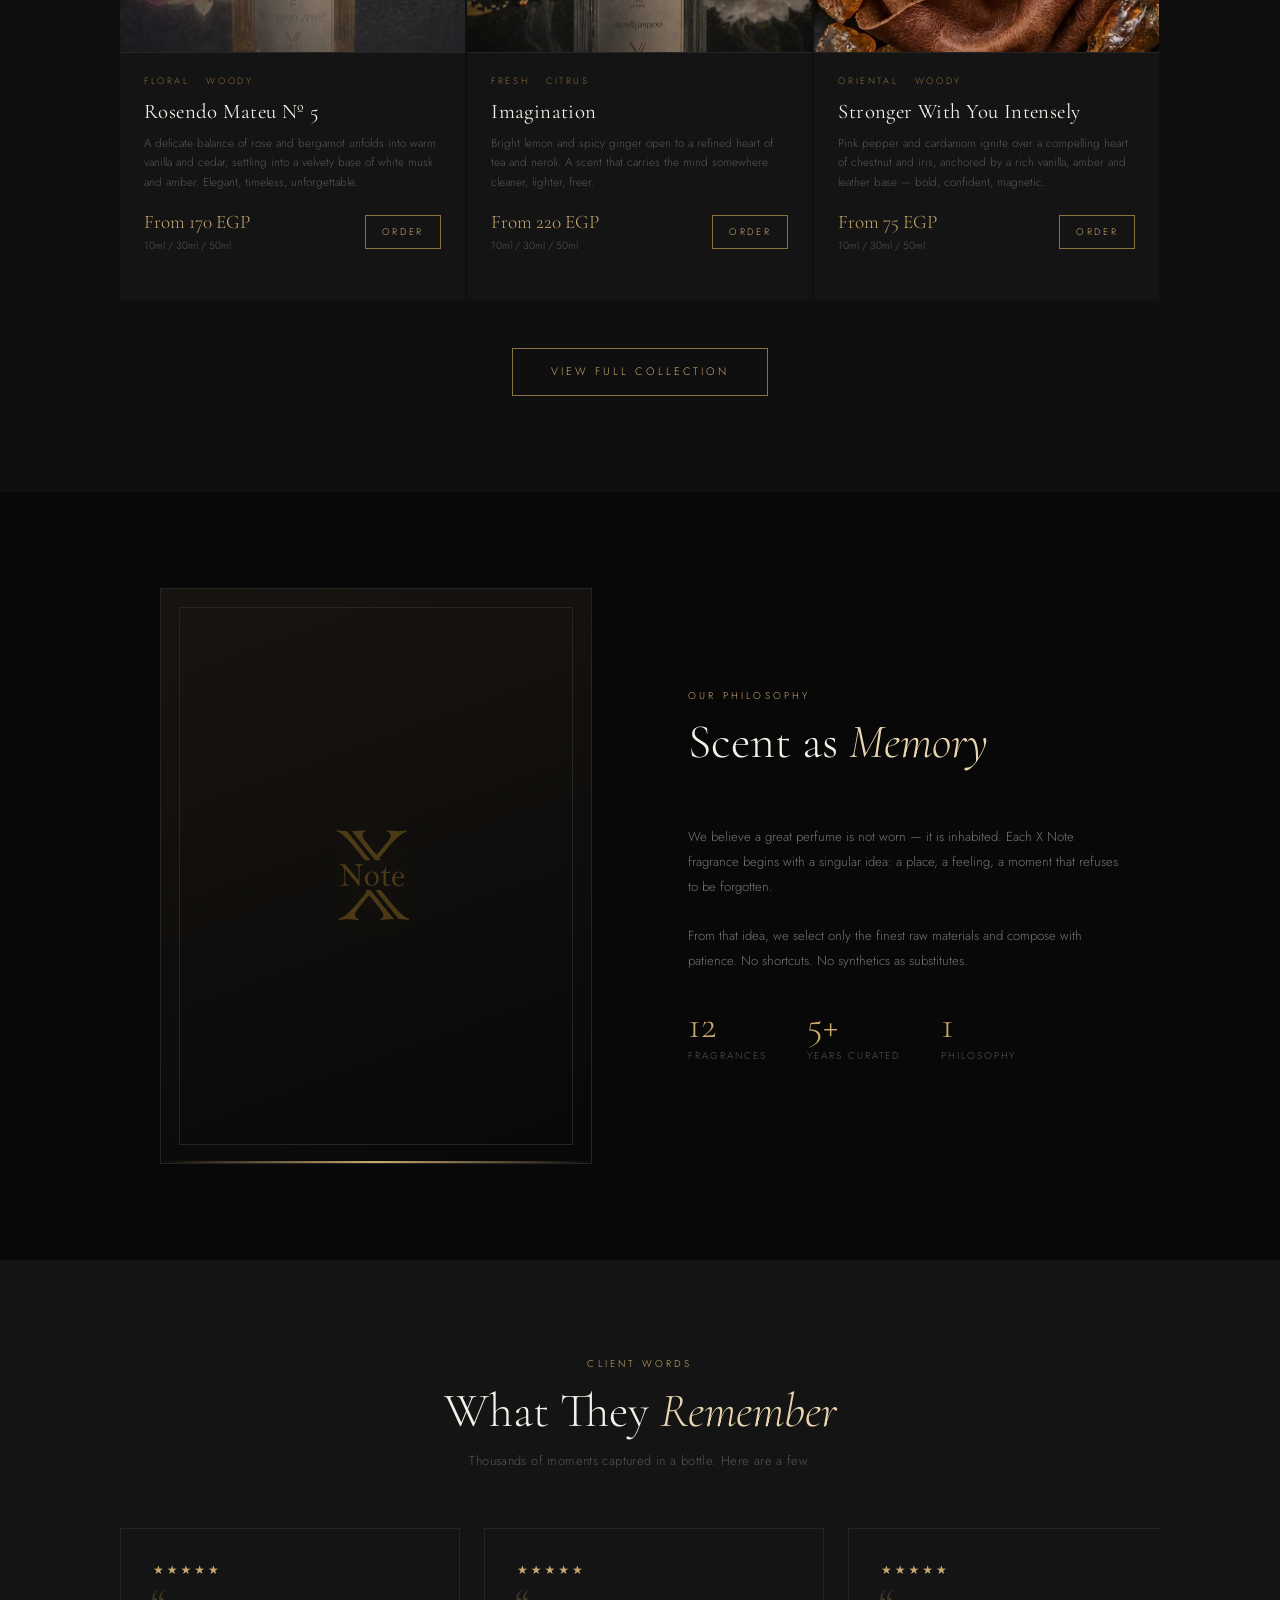
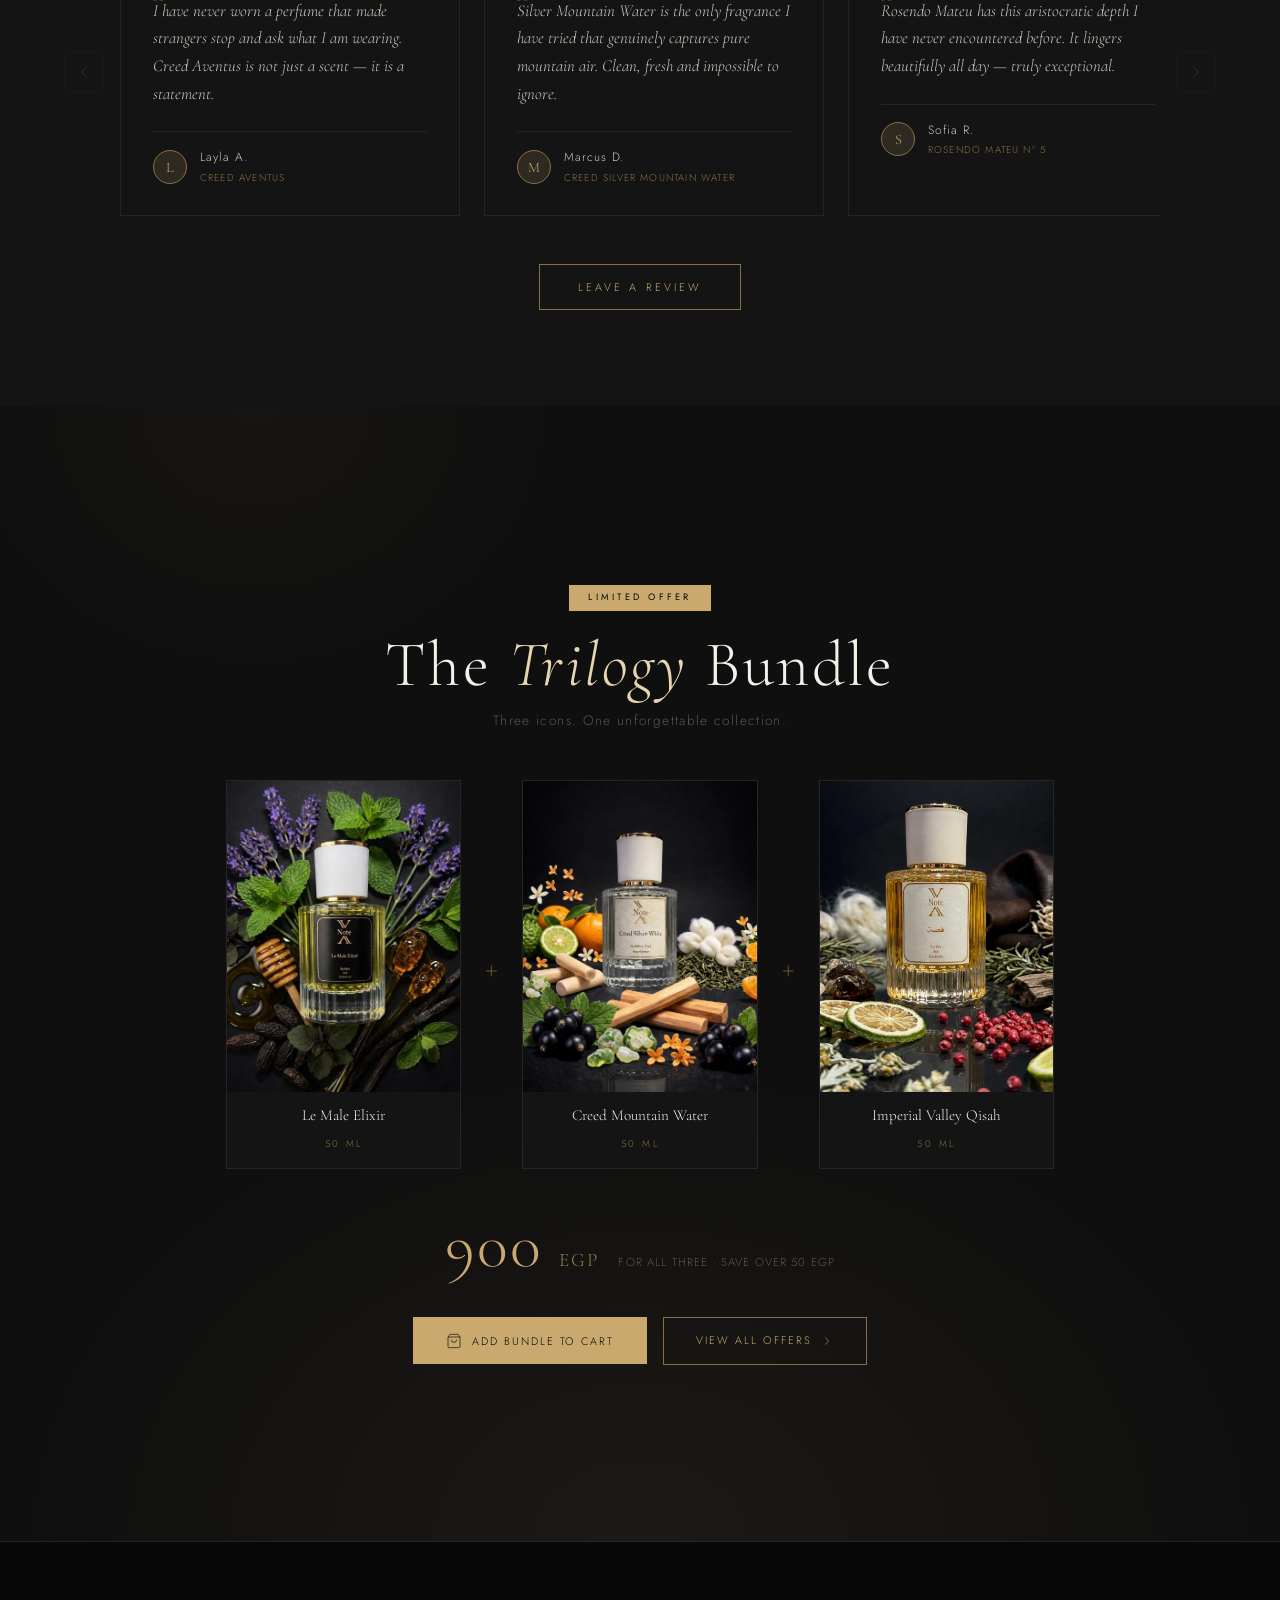
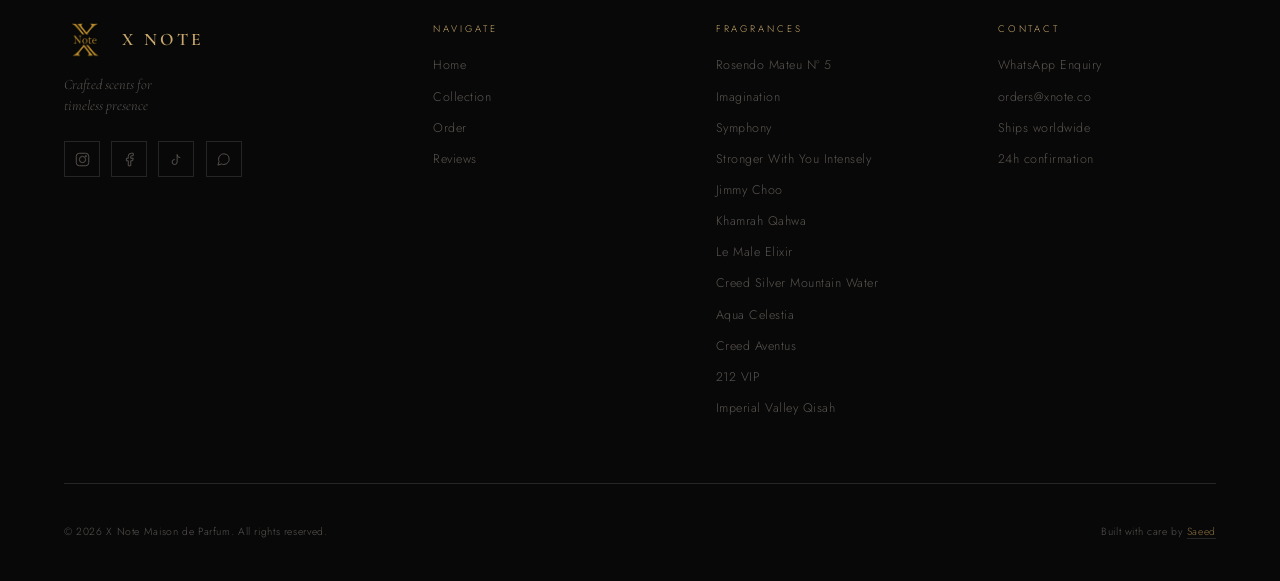
==== commit fbff8caa: "fix the bundle problem" ====
--- a/index.html
+++ b/index.html
@@ -324,6 +324,7 @@
                     <div class="footer__links">
                         <a href="https://wa.me/XNOTE_WA" class="footer__link" target="_blank" rel="noopener">WhatsApp Enquiry</a>
                         <span class="footer__link">orders@xnote.co</span>
+                        <span class="footer__link">Ships worldwide</span>
                         <span class="footer__link">24h confirmation</span>
                     </div>
                 </div>
@@ -340,21 +341,19 @@
         <script>document.getElementById("footer-year").textContent=new Date().getFullYear();</script>
         <script>
         function XNOTE_addOfferToCart() {
-          var offerItems = [
-            { id: 'le-male-elixir',           size: '50ml' },
-            { id: 'creed-silver-mountain-water', size: '50ml' },
-            { id: 'imperial-valley-qisah',     size: '50ml' }
-          ];
-          offerItems.forEach(function(item) {
-            var prod = (XNOTE.products || []).find(function(p){ return p.id === item.id; });
-            if (prod && XNOTE.cart && XNOTE.cart.add) {
-              XNOTE.cart.add(prod, item.size);
-            }
-          });
+          var bundle = {
+            id:          'trilogy-bundle',
+            name:        'The Trilogy Bundle',
+            price:       900,
+            bundleImage: null   /* ← replace null with your bundle image path once ready */
+          };
+          if (XNOTE.cart && XNOTE.cart.addBundleToCart) {
+            XNOTE.cart.addBundleToCart(bundle);
+          }
           /* Confirmation feedback on button */
           var btn = document.getElementById('offer-add-to-cart');
           if (btn) {
-            btn.textContent = '✓ Bundle Added!';
+            btn.innerHTML = '<svg viewBox="0 0 24 24" fill="none" stroke="currentColor" width="16" height="16"><path d="M20 6L9 17l-5-5"/></svg> Bundle Added!';
             btn.style.background = 'var(--gold)';
             btn.style.color = 'var(--obsidian)';
             setTimeout(function(){
@@ -364,7 +363,7 @@
             }, 2200);
           }
           /* Open cart panel */
-          if (XNOTE.ui && XNOTE.ui.openCart) XNOTE.ui.openCart();
+          if (XNOTE.cart && XNOTE.cart.openPanel) XNOTE.cart.openPanel();
         }
         </script>
 
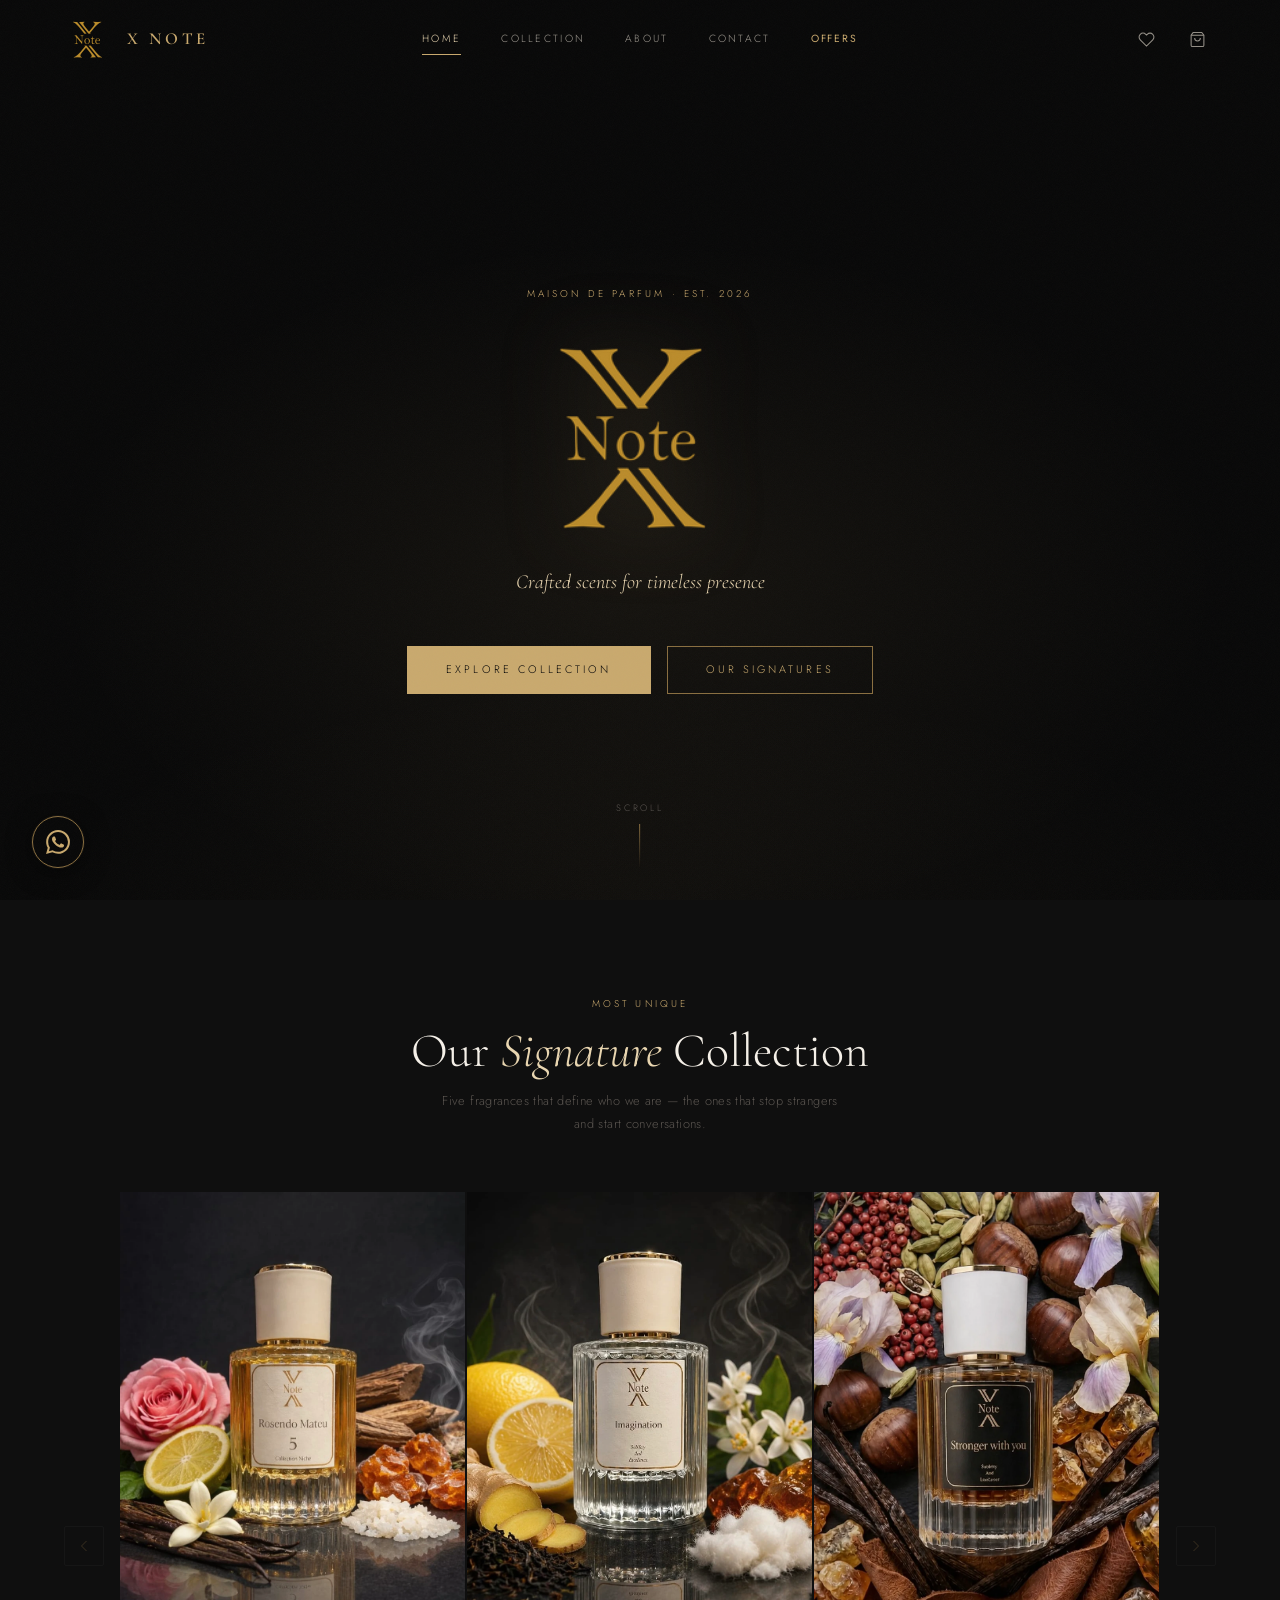
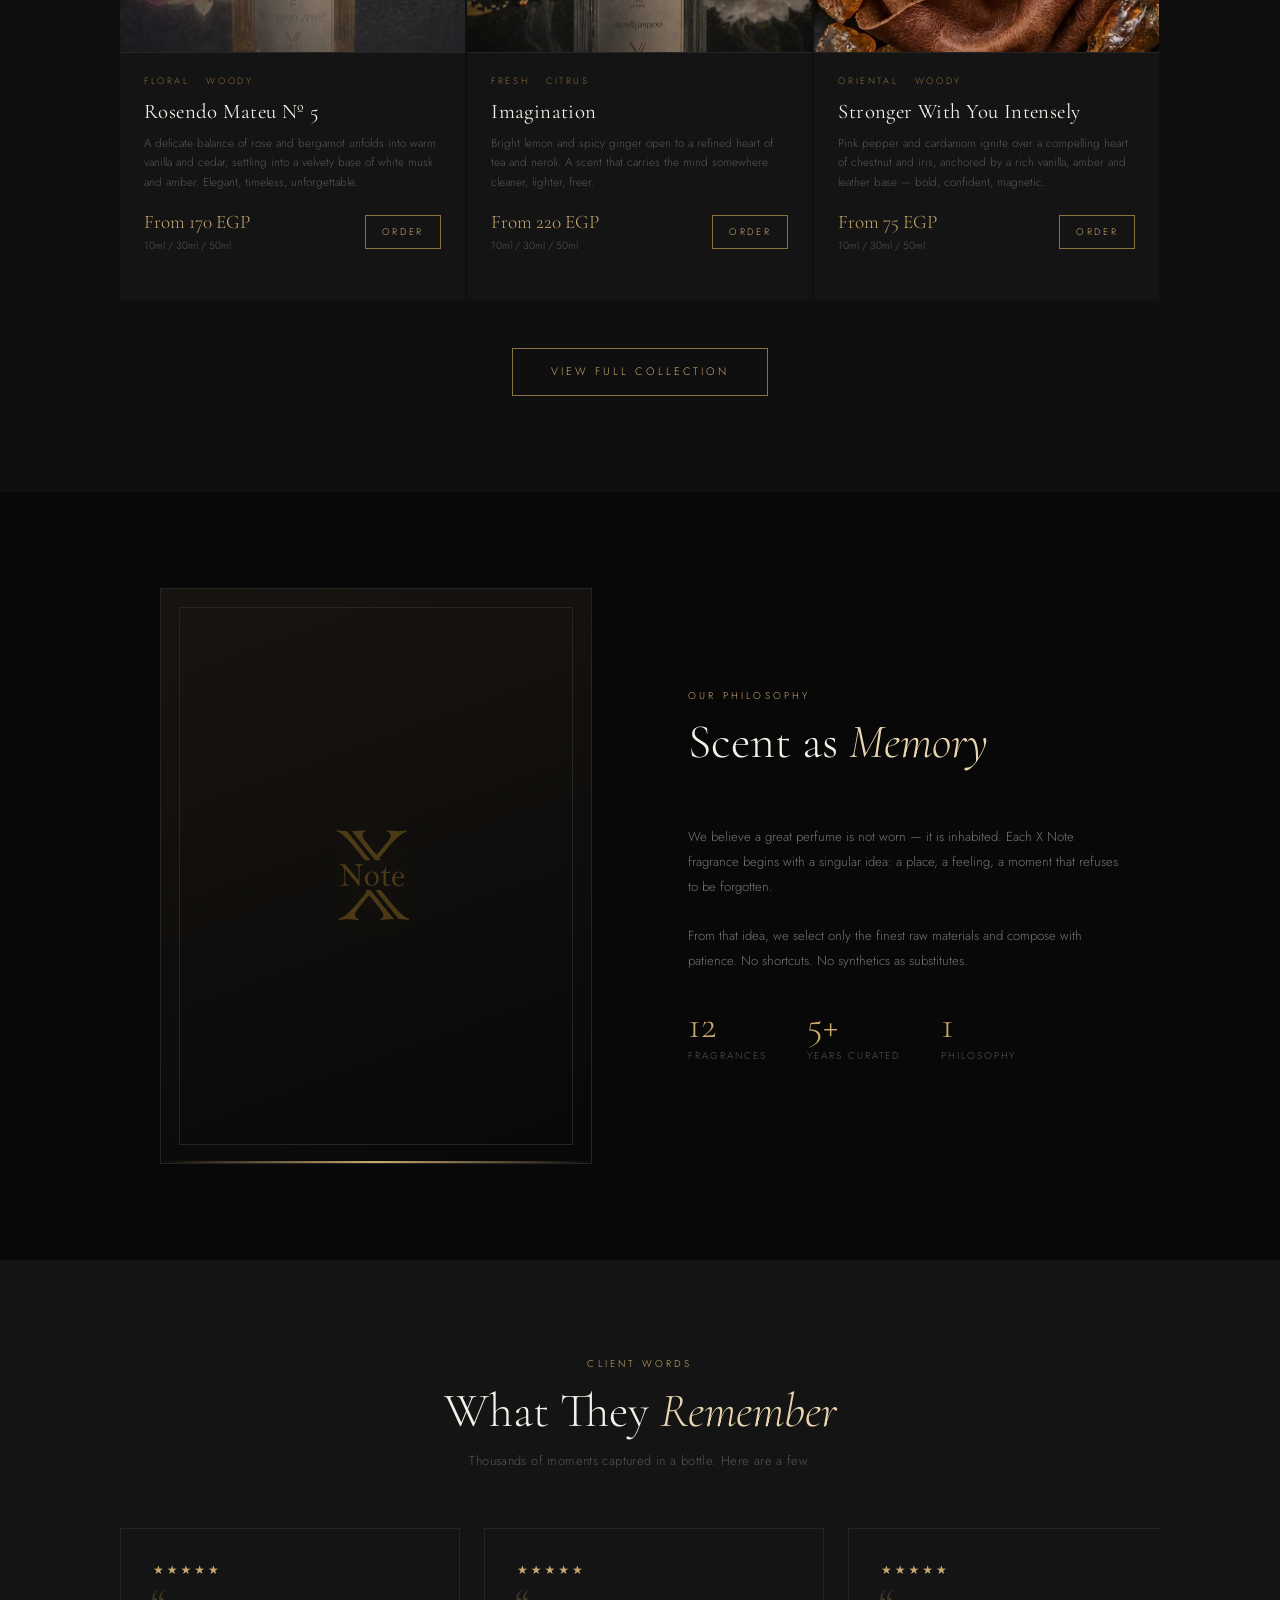
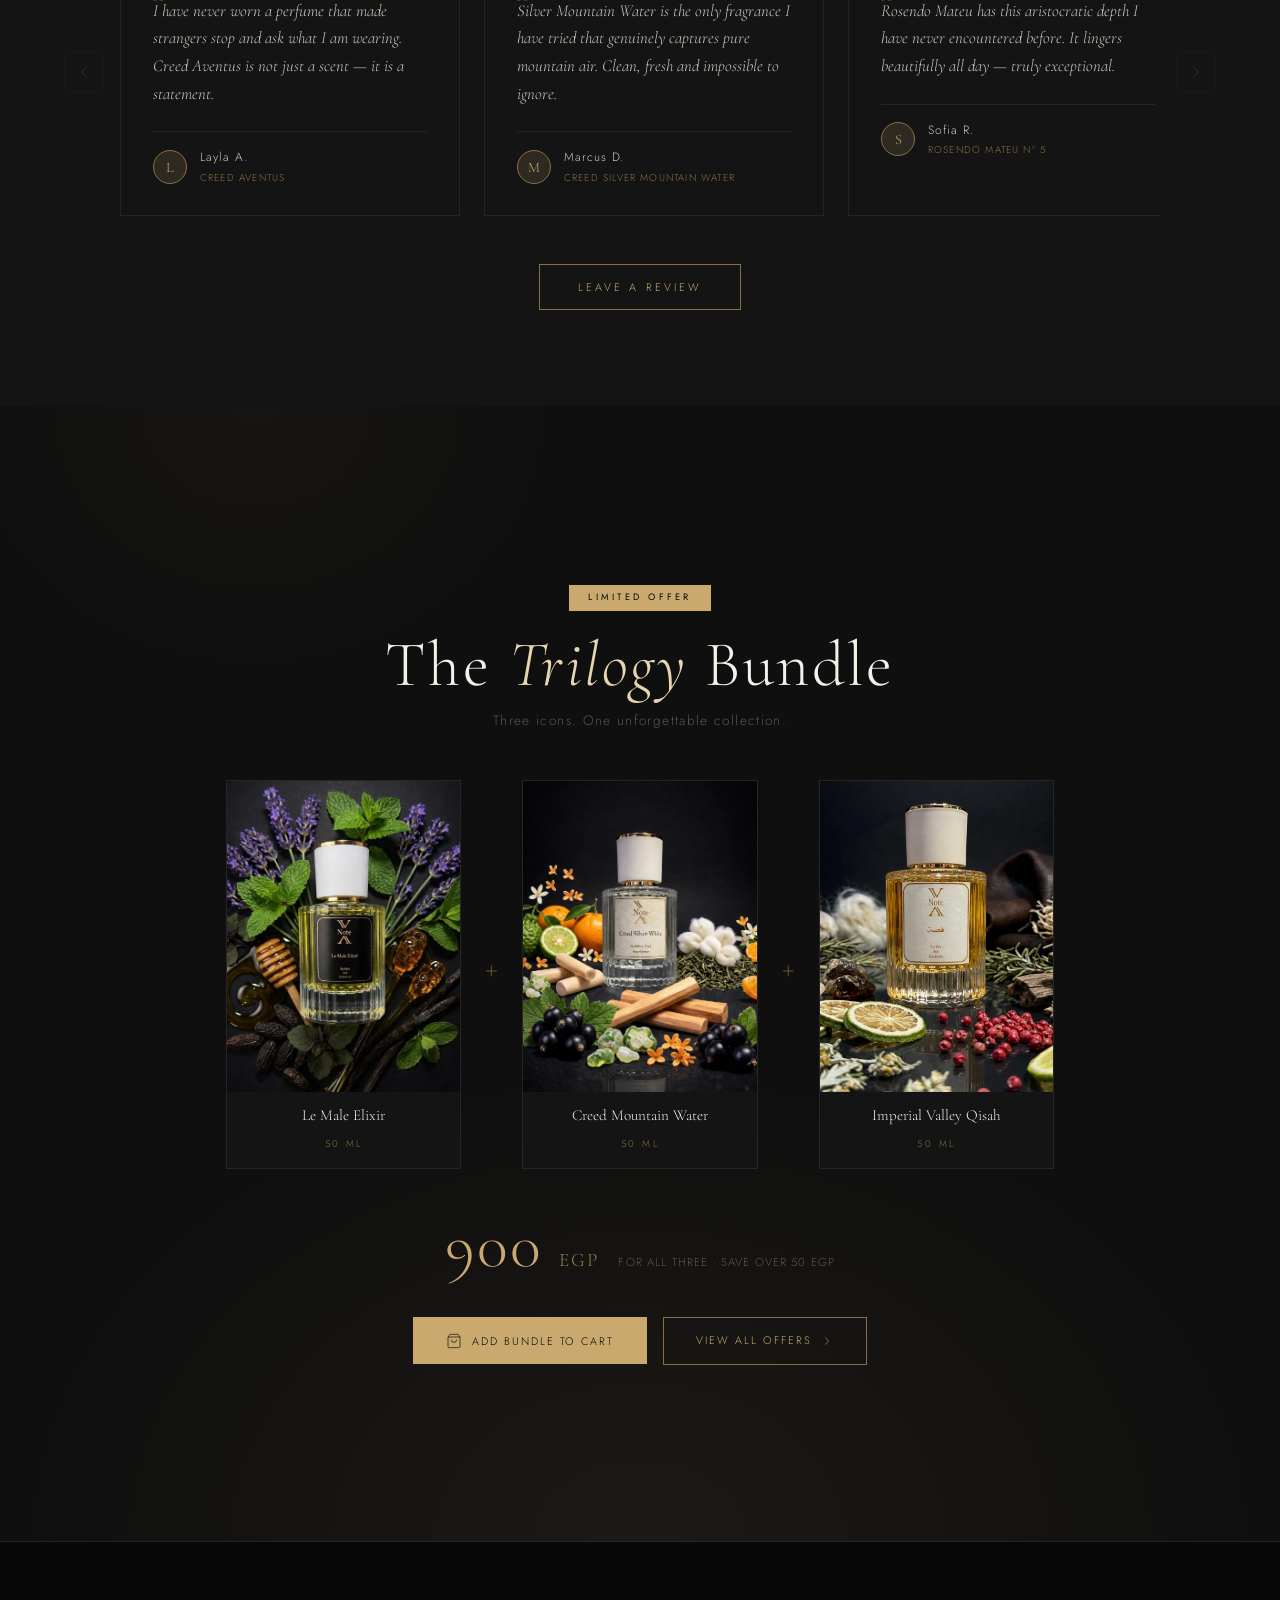
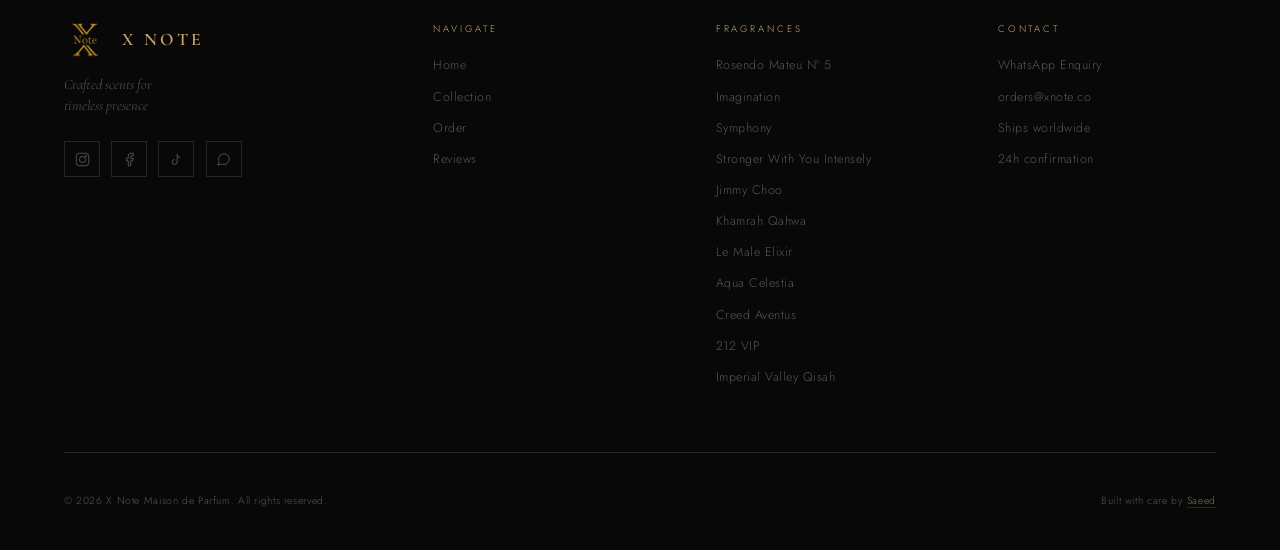
==== commit 182bdc78: "fix paths problem" ====
--- a/index.html
+++ b/index.html
@@ -189,7 +189,7 @@
                     <div class="offer-banner__items">
                         <div class="offer-banner__item">
                             <div class="offer-banner__item-img-wrap">
-                                <img src="./assets/images/Le Male Elixir.webp" alt="Le Male Elixir" class="offer-banner__item-img" id="offer-img-le-male"/>
+                                <img src="assets/images/main/Le Male Elixir.webp" alt="Le Male Elixir" class="offer-banner__item-img" id="offer-img-le-male"/>
                             </div>
                             <span class="offer-banner__item-name">Le Male Elixir</span>
                             <span class="offer-banner__item-size">50 ml</span>
@@ -197,7 +197,7 @@
                         <div class="offer-banner__plus">+</div>
                         <div class="offer-banner__item">
                             <div class="offer-banner__item-img-wrap">
-                                <img src="./assets/images/Creed Mountain Water.webp" alt="Creed Mountain Water" class="offer-banner__item-img" id="offer-img-creed"/>
+                                <img src="assets/images/main/Creed Mountain Water.webp" alt="Creed Mountain Water" class="offer-banner__item-img" id="offer-img-creed"/>
                             </div>
                             <span class="offer-banner__item-name">Creed Mountain Water</span>
                             <span class="offer-banner__item-size">50 ml</span>
@@ -205,7 +205,7 @@
                         <div class="offer-banner__plus">+</div>
                         <div class="offer-banner__item">
                             <div class="offer-banner__item-img-wrap">
-                                <img src="./assets/images/story.webp" alt="Imperial Valley Qisah" class="offer-banner__item-img" id="offer-img-qisah"/>
+                                <img src="assets/images/main/story.webp" alt="Imperial Valley Qisah" class="offer-banner__item-img" id="offer-img-qisah"/>
                             </div>
                             <span class="offer-banner__item-name">Imperial Valley Qisah</span>
                             <span class="offer-banner__item-size">50 ml</span>
@@ -345,7 +345,7 @@
             id:          'trilogy-bundle',
             name:        'The Trilogy Bundle',
             price:       900,
-            bundleImage: null   /* ← replace null with your bundle image path once ready */
+            bundleImage: 'assets/images/offers/offer.webp'
           };
           if (XNOTE.cart && XNOTE.cart.addBundleToCart) {
             XNOTE.cart.addBundleToCart(bundle);
--- a/css/sections.css
+++ b/css/sections.css
@@ -1192,46 +1192,51 @@
 }
 
 /* ═══════════════════════════════════════════════
-   FLOATING WHATSAPP BUTTON
+   FLOATING WHATSAPP BUTTON — themed to X Note
 ════════════════════════════════════════════════ */
 .wa-float {
   position: fixed;
   bottom: 2rem;
   left: 2rem;
-  width: 56px;
-  height: 56px;
+  width: 52px;
+  height: 52px;
   border-radius: 50%;
-  background: #25D366;
-  color: #fff;
+  background: var(--obsidian);
+  border: 1px solid var(--gold-dim);
+  color: var(--gold);
   display: flex;
   align-items: center;
   justify-content: center;
   z-index: 999;
-  box-shadow: 0 4px 24px rgba(37,211,102,0.35);
-  transition: transform var(--t-med) var(--ease), box-shadow var(--t-med) var(--ease);
+  box-shadow: 0 4px 24px rgba(0,0,0,0.6), 0 0 0 1px rgba(201,169,110,0.08);
+  transition: transform var(--t-med) var(--ease), box-shadow var(--t-med) var(--ease), border-color var(--t-med) var(--ease), background var(--t-med) var(--ease);
   text-decoration: none;
 }
 
 .wa-float:hover {
-  transform: scale(1.12);
-  box-shadow: 0 6px 32px rgba(37,211,102,0.5);
+  transform: scale(1.08);
+  background: var(--gold-glow);
+  border-color: var(--gold);
+  box-shadow: 0 6px 32px rgba(0,0,0,0.7), 0 0 20px rgba(201,169,110,0.15);
 }
 
 .wa-float svg {
-  width: 28px;
-  height: 28px;
+  width: 24px;
+  height: 24px;
   display: block;
 }
 
 .wa-float__tooltip {
   position: absolute;
-  left: 66px;
-  background: rgba(10,10,10,0.92);
+  left: 62px;
+  background: var(--surface, #111);
+  border: 1px solid var(--border-light);
   color: var(--ivory);
-  font-size: 0.72rem;
-  letter-spacing: 0.06em;
-  padding: 0.4rem 0.8rem;
-  border-radius: 4px;
+  font-size: 0.68rem;
+  letter-spacing: 0.1em;
+  text-transform: uppercase;
+  padding: 0.4rem 0.9rem;
+  border-radius: 2px;
   white-space: nowrap;
   pointer-events: none;
   opacity: 0;
